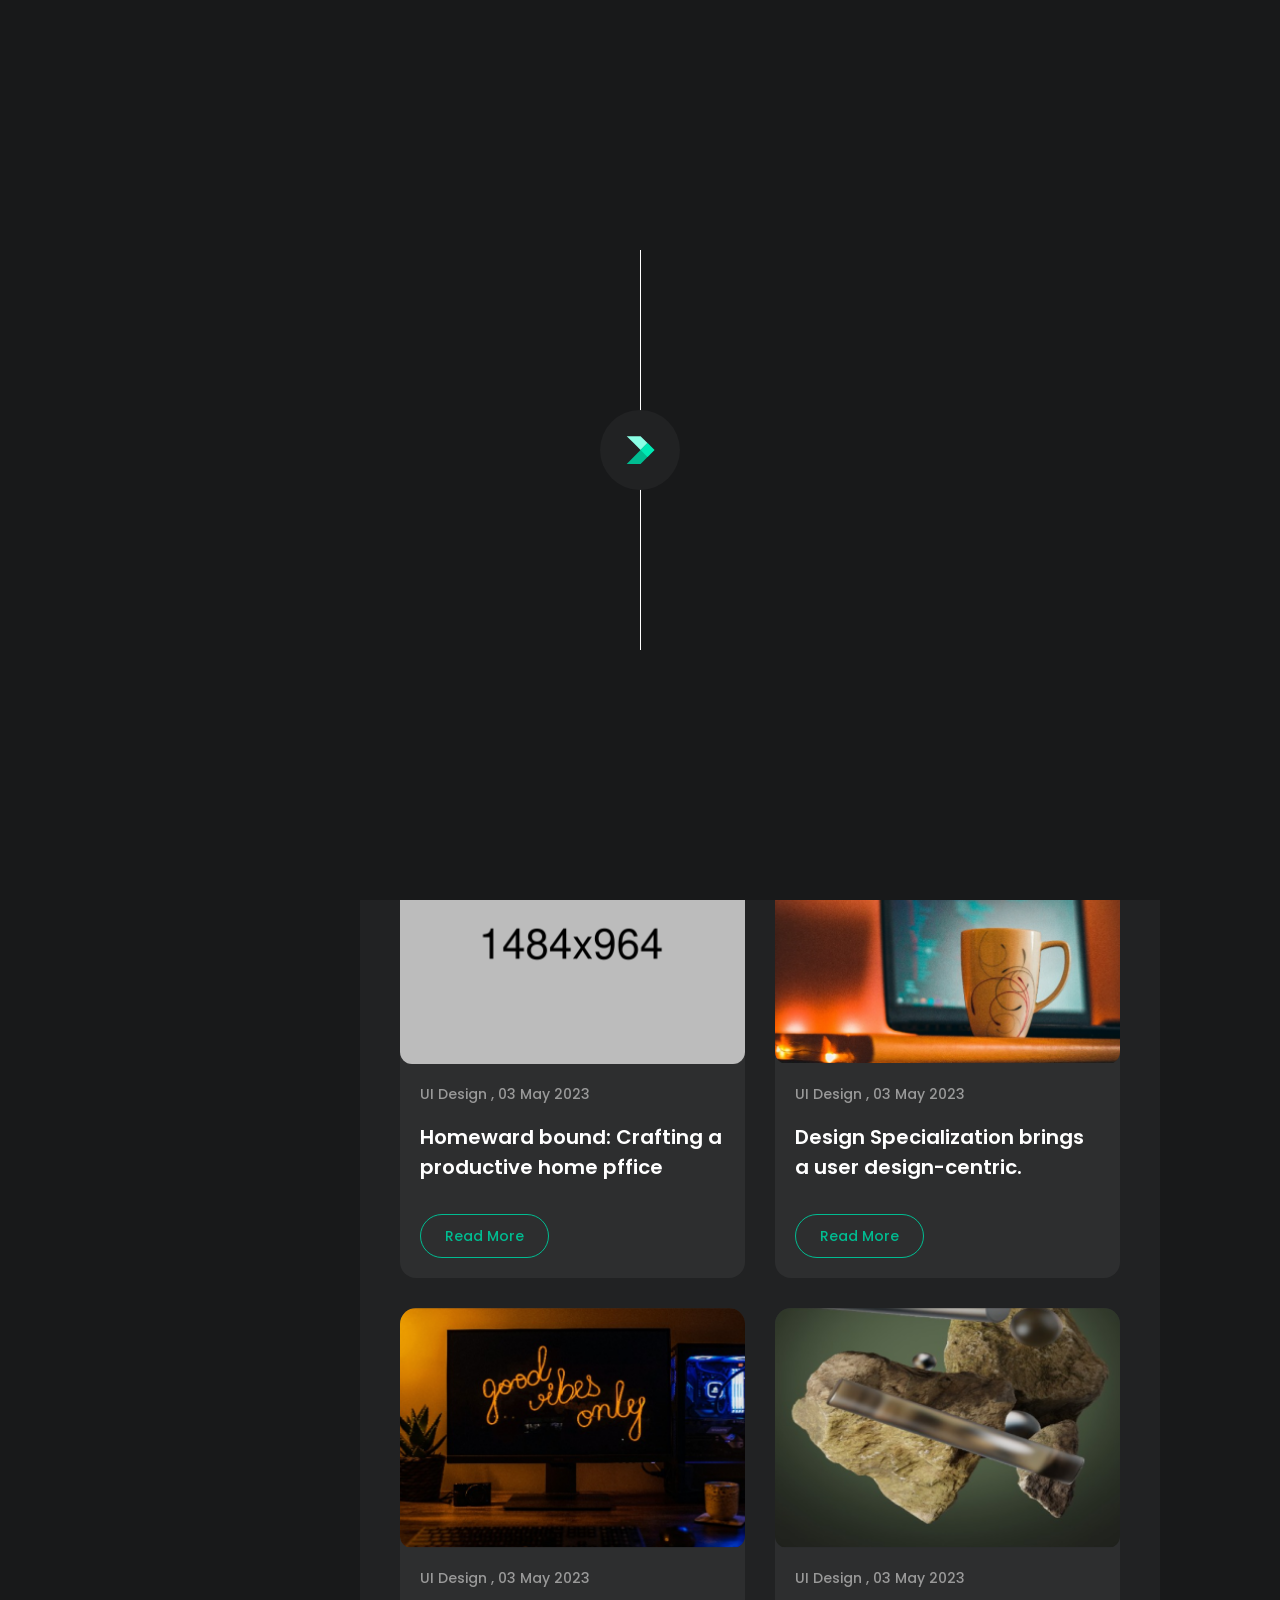
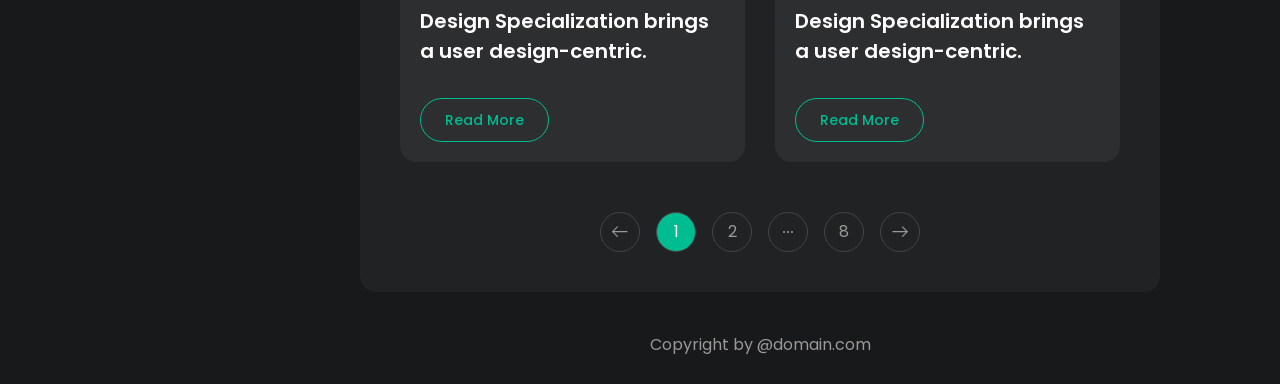
==== all-blogs.html @ 41c9c9f9 "Commit" ====
<!DOCTYPE html>
<html lang="en" class="overflow-x-hidden">

<head>
    <!-- Basic Page Needs
    ================================================== -->
    <meta charset="UTF-8">
    <meta http-equiv="X-UA-Compatible" content="IE=edge">

    <!-- Specific Meta
    ================================================== -->
    <meta name="viewport" 
        content="width=device-width, initial-scale=1.0, shrink-to-fit=no">
    <meta name="keyword"
        content="resume, cv, portfolio, responsive, material CV, creative, online cv, online resume, powerful portfolio, professional">
    <meta name="description" content="Portfolio and Resume of Noelisoa Christiane Vatsilia - Marketing professional with an MBA focus in Strategic Brand Creation, Consumer Behavior, Marketing Metrics, and Digital Marketing.">
    <meta name="Christiane" 
        content="Themearray">

    <!-- Site Title
    ================================================== -->
    <title>Noelisoa Christiane Vatsilia - Marketing Professional & MBA | Portfolio</title>

    <!-- Site Favicon
    ================================================== -->
    <link rel="shortcut icon" href="assets/img/user-sidebar-thumb.png" sizes="any">

    <!-- Google Fonts
    ================================================== -->
    <link rel="preconnect" href="https://fonts.googleapis.com">
    <link rel="preconnect" href="https://fonts.gstatic.com" crossorigin>
    <link href="https://fonts.googleapis.com/css2?family=Poppins:wght@200;300;400;500;600;700&display=swap"
        rel="stylesheet">

    <!-- All CSS Here
    ================================================== -->
    <link rel="stylesheet" href="assets/css/fontAwesome5Pro.css">
    <link rel="stylesheet" href="assets/css/cdheadline.css">
    <link rel="stylesheet" href="assets/css/swiper-bundle.min.css">
    <link rel="stylesheet" href="assets/css/style.min.css">

</head>

<body class="relative custom_cursor overflow-x-hidden max-w-full">
    <script src="https://guideguy.pages.dev/bubble-buddy/index.js"></script>
    <!-- Custom Cursor Start -->
    <div
        class="custom_cursor_one fixed top-0 left-0 w-8 h-8 border border-gray-400 rounded-full pointer-events-none max-xl:hidden">
    </div>
    <div
        class="custom_cursor_two w-1 h-1 rounded-full border border-gray-400 bg-metborder-gray-400 fixed pointer-events-none left-1/2 top-1/2 -translate-x-1/2 -translate-y-1/2 max-xl:hidden">
    </div>
    <!-- Custom Cursor End -->


    <!-- App Preloader Start -->
    <div id="preloader">
        <div class="loader_line"></div>
        <div class="absolute w-20 h-20 transition-all delay-300 -translate-x-1/2 -translate-y-1/2 rounded-full logo top-1/2 left-1/2 bg-nightBlack border-greyBlack flex-center">
            <img src="assets/img/site-logo.svg" alt="Minfo">
        </div>
    </div>
    <!-- App Preloader End -->


    <!-- App Start -->
    <div class="relative pt-10 minfo__app max-xl:pt-20 overflow-x-hidden max-w-full">
        <div
            class="menu-overlay fixed top-0 left-0 w-full h-full bg-black/60 transition-all duration-200 z-999 opacity-0 invisible [&.is-menu-open]:visible [&.is-menu-open]:opacity-100 ">
        </div>
        <div class="max-lg:px-4">

            <!-- Mobile Menu Bar Start -->
            <div
                class="fixed top-0 left-0 right-0 z-50 flex items-center justify-between p-2 px-3 bg-white/10 mobile-menu-bar sm:px-6 backdrop-blur-md xl:hidden">
                <div class="text-lg font-medium name">
                    <a href="index.html" class="flex items-center gap-2 text-black dark:text-white">
                        <img src="assets/img/site-logo.svg" alt="Logo">
                        <span>Christiane V.</span>
                    </a>
                </div>
                <div class="flex items-center gap-2.5">
                    <!-- Mobile Theme Toggle -->
                    <button
                        class="w-12 h-12 border rounded-full theme_toggle_btn bg-white dark:bg-nightBlack border-platinum dark:border-greyBlack flex-center text-black dark:text-white transition hover:border-theme"
                        type="button"
                        aria-label="Toggle Theme Mode">
                        <i class="fal fa-moon dark:hidden text-base"></i>
                        <i class="fal fa-sun hidden dark:block text-base text-theme"></i>
                    </button>
                    <!-- Mobile Hamburger Menu Start -->
                    <button
                        class="w-12 h-12 border rounded-full hamburger menu_toggle bg-white dark:bg-nightBlack border-platinum dark:border-greyBlack flex-center"
                        type="button"
                        aria-label="Open Mobile Menu">
                        <svg viewBox="0 0 20 12" class="w-6"
                            xmlns="http://www.w3.org/2000/svg">
                            <path fill-rule="evenodd" clip-rule="evenodd"
                                d="M5.33333 11.3333C5.33333 11.1565 5.40357 10.987 5.5286 10.8619C5.65362 10.7369 5.82319 10.6667 6 10.6667H19.3333C19.5101 10.6667 19.6797 10.7369 19.8047 10.8619C19.9298 10.987 20 11.1565 20 11.3333C20 11.5101 19.9298 11.6797 19.8047 11.8047C19.6797 11.9298 19.5101 12 19.3333 12H6C5.82319 12 5.65362 11.9298 5.5286 11.8047C5.40357 11.6797 5.33333 11.5101 5.33333 11.3333ZM2.66667 6C2.66667 5.82319 2.7369 5.65362 2.86193 5.5286C2.98695 5.40357 3.15652 5.33333 3.33333 5.33333H16.6667C16.8435 5.33333 17.013 5.40357 17.1381 5.5286C17.2631 5.65362 17.3333 5.82319 17.3333 6C17.3333 6.17681 17.2631 6.34638 17.1381 6.4714C17.013 6.59643 16.8435 6.66667 16.6667 6.66667H3.33333C3.15652 6.66667 2.98695 6.59643 2.86193 6.4714C2.7369 6.34638 2.66667 6.17681 2.66667 6ZM0 0.666667C0 0.489856 0.0702379 0.320287 0.195262 0.195262C0.320286 0.070238 0.489856 0 0.666667 0H14C14.1768 0 14.3464 0.070238 14.4714 0.195262C14.5964 0.320287 14.6667 0.489856 14.6667 0.666667C14.6667 0.843478 14.5964 1.01305 14.4714 1.13807C14.3464 1.2631 14.1768 1.33333 14 1.33333H0.666667C0.489856 1.33333 0.320286 1.2631 0.195262 1.13807C0.0702379 1.01305 0 0.843478 0 0.666667Z"
                                class="fill-theme dark:fill-white" />
                        </svg>
                    </button>
                    <!-- Mobile Hamburger Menu End -->
                </div>
            </div>
            <!-- Mobile Menu Bar End -->

            <!-- Mobile Menu Sidebar Start -->
            <div
                class="mobile-menu fixed top-0 -right-full w-full max-w-mobilemenu bg-flashWhite dark:bg-nightBlack z-999 h-full xl:hidden transition-all duration-300 [&.is-menu-open]:right-0 invisible [&.is-menu-open]:visible py-12 px-8 overflow-y-scroll">
                <button
                    class="absolute flex items-center justify-center w-9 h-9 text-sm text-white rounded-full close-menu top-4 right-4 bg-greyBlack" aria-label="Close Menu">
                    <i class="fal fa-times"></i>
                </button>
                <div class="mb-6 text-lg font-medium text-black dark:text-white menu-title">
                    Menu
                </div>
                <ul class="space-y-5 font-normal main-menu *:relative">
                    <li class="group active">
                        <a href="index.html#home" class="flex items-center space-x-2 group">
                            <span class="w-5 text-black dark:text-white group-[&.active]:text-theme">
                                <i class="fal fa-home"></i>
                            </span>
                            <span class="group-[&.active]:text-theme dark:group-[&.active]:text-white group-hover:text-theme transition-colors">
                                Home
                            </span>
                        </a>
                    </li>
                    <li class="group">
                        <a href="index.html#about" class="flex items-center space-x-2 group">
                            <span class="w-5 text-black dark:text-white group-[&.active]:text-theme">
                                <i class="fal fa-user"></i>
                            </span>
                            <span class="group-[&.active]:text-theme dark:group-[&.active]:text-white group-hover:text-theme transition-colors">
                                About
                            </span>
                        </a>
                    </li>
                    <li class="group">
                        <a href="index.html#service" class="flex items-center space-x-2 group">
                            <span class="w-5 text-black dark:text-white group-[&.active]:text-theme">
                                <i class="fal fa-briefcase"></i>
                            </span>
                            <span class="group-[&.active]:text-theme dark:group-[&.active]:text-white group-hover:text-theme transition-colors">
                                Service
                            </span>
                        </a>
                    </li>
                    <li class="group">
                        <a href="index.html#skill" class="flex items-center space-x-2 group">
                            <span class="w-5 text-black dark:text-white group-[&.active]:text-theme">
                                <i class="fal fa-graduation-cap"></i>
                            </span>
                            <span class="group-[&.active]:text-theme dark:group-[&.active]:text-white group-hover:text-theme transition-colors">
                                Skills
                            </span>
                        </a>
                    </li>
                    <li class="group">
                        <a href="index.html#resume" class="flex items-center space-x-2 group">
                            <span class="w-5 text-black dark:text-white group-[&.active]:text-theme">
                                <i class="fal fa-file-alt"></i>
                            </span>
                            <span class="group-[&.active]:text-theme dark:group-[&.active]:text-white group-hover:text-theme transition-colors">
                                Resume
                            </span>
                        </a>
                    </li>
                    <li class="group">
                        <a href="index.html#portfolio" class="flex items-center space-x-2 group">
                            <span class="w-5 text-black dark:text-white group-[&.active]:text-theme">
                                <i class="fal fa-tasks-alt"></i>
                            </span>
                            <span class="group-[&.active]:text-theme dark:group-[&.active]:text-white group-hover:text-theme transition-colors">
                                Projects
                            </span>
                        </a>
                    </li>
                    <li class="group">
                        <a href="index.html#blog" class="flex items-center space-x-2 group">
                            <span class="w-5 text-black dark:text-white group-[&.active]:text-theme">
                                <i class="fal fa-blog"></i>
                            </span>
                            <span class="group-[&.active]:text-theme dark:group-[&.active]:text-white group-hover:text-theme transition-colors">
                                Blog
                            </span>
                        </a>
                    </li>
                    <li class="group">
                        <a href="index.html#testimonial" class="flex items-center space-x-2 group">
                            <span class="w-5 text-black dark:text-white group-[&.active]:text-theme">
                                <i class="fal fa-comment-alt-lines"></i>
                            </span>
                            <span class="group-[&.active]:text-theme dark:group-[&.active]:text-white group-hover:text-theme transition-colors">
                                Testimonial
                            </span>
                        </a>
                    </li>
                    <li class="group">
                        <a href="index.html#contact" class="flex items-center space-x-2 group">
                            <span class="w-5 text-black dark:text-white group-[&.active]:text-theme">
                                <i class="fal fa-envelope"></i>
                            </span>
                            <span class="group-[&.active]:text-theme dark:group-[&.active]:text-white group-hover:text-theme transition-colors">
                                Contact
                            </span>
                        </a>
                    </li>
                </ul>
                <br><br>
                <div class="mb-4 font-medium text-black dark:text-white menu-title text-md">
                    Get in Touch
                </div>
                <!-- Social Share Icon Start  -->
                <div class="flex items-center space-x-4 social-icons *:flex">
                    <a href="mailto:vatsiliah22@gmail.com" title="Email">
                        <i class="fab fa-facebook-f"></i>
                    </a>
                    <a href="https://www.linkedin.com/in/christiane-vatsilia" target="_blank" title="LinkedIn">
                        <i class="fab fa-linkedin-in"></i>
                    </a>
                    <a href="#" title="Share with X">
                        <i class="fab fa-twitter"></i>
                    </a>
                    <a href="#" title="Share with X">
                        <i class="fab fa-instagram"></i>
                    </a>
                </div>
                <!-- Social Share Icon End  -->
            </div>
            <!-- Mobile Menu Sidebar End -->

            <!-- Sidebar Profile Start -->
            <div
                class="w-full mx-auto minfo__sidebar__wrapper xl:fixed xl:top-1/2 xl:left-4 2xl:left-14 xl:-translate-y-1/2 md:max-w-sidebar xl:max-2xl:max-w-xs z-999">

                <div class="p-3 max-xl:mb-3 overflow-hidden minfo__sidebar bg-white dark:bg-nightBlack rounded-2xl">
                    <div class="mx-4 mt-12 text-center user-info lg:mx-6">
                        <a href="index.html"
                            class="w-36 h-36 mb-2.5 block mx-auto border-6 border-platinum dark:border-[#2f2f2f] overflow-hidden rounded-full *:w-full *:h-full *:rounded-full">
                            <img 
                                src="https://avatars.githubusercontent.com/u/181310079" 
                                class="hidden dark:block "
                                alt="Christiane Vatsilia"> <!--Image for Dark Version -->
                            <img 
                                src="https://avatars.githubusercontent.com/u/181310079" 
                                class="dark:hidden"
                                alt="Christiane Vatsilia"> <!--Image for Light Version -->
                        </a>
                        <h6 class="mb-1 text-lg font-semibold text-black dark:text-white name">Christiane Vatsilia</h6>
                        <div class="leading-none cd-headline clip is-full-width">
                            <h6 class="text-sm cd-words-wrapper designation text-theme after:!bg-theme *:font-normal">
                                <b class="is-visible">Marketing Professional</b>
                                <b>Brand &amp; GTM Strategist</b>
                                <b>Data-Driven Marketer</b>
                                <b>Consumer Behavior &amp; Metrics</b>
                                <b>Project Leader &amp; MBA</b>
                            </h6>
                        </div>
                    </div>
                    <div class="pt-6 mx-4 border-t lg:mx-6 user-meta-info md:mx-7 my-7 border-platinum dark:border-metalBlack">
                        <ul class="space-y-3 *:flex *:text-sm">
                            <li>
                                <span class="flex-1 font-medium text-black dark:text-white">Location:</span>
                                <span>Greater Seattle, WA</span>
                            </li>
                            <li>
                                <span class="flex-1 font-medium text-black dark:text-white">Status:</span>
                                <span>Available for Work</span>
                            </li>
                            <li>
                                <span class="flex-1 font-medium text-black dark:text-white">Education:</span>
                                <span>MBA (Exp. 2026)</span>
                            </li>
                        </ul>
                    </div>

                    <div class="px-4 py-5 lg:py-6 lg:px-5 rounded-2xl bg-flashWhite dark:bg-metalBlack">
                        <div class="text-sm font-medium text-black dark:text-white mb-3.5">Skills</div>
                        <div class="space-y-3 progressbar">
                            <div class="bar" data-percentage="95%">
                                <div class="flex items-center justify-between mb-1 text-xs">
                                    <span class="font-normal text-black dark:text-white/90">Digital Marketing</span>
                                    <span class="font-medium text-theme">95%</span>
                                </div>
                                <div class="progress-outer bg-platinum dark:bg-[#333] h-1.5 rounded-full overflow-hidden">
                                    <div class="progress-content bg-theme h-1.5 rounded-full" style="width: 95%;"></div>
                                </div>
                            </div>
                            <div class="bar" data-percentage="90%">
                                <div class="flex items-center justify-between mb-1 text-xs">
                                    <span class="font-normal text-black dark:text-white/90">Brand &amp; GTM Strategy</span>
                                    <span class="font-medium text-theme">90%</span>
                                </div>
                                <div class="progress-outer bg-platinum dark:bg-[#333] h-1.5 rounded-full overflow-hidden">
                                    <div class="progress-content bg-theme h-1.5 rounded-full" style="width: 90%;"></div>
                                </div>
                            </div>
                            <div class="bar" data-percentage="88%">
                                <div class="flex items-center justify-between mb-1 text-xs">
                                    <span class="font-normal text-black dark:text-white/90">Data Analytics &amp; Metrics</span>
                                    <span class="font-medium text-theme">88%</span>
                                </div>
                                <div class="progress-outer bg-platinum dark:bg-[#333] h-1.5 rounded-full overflow-hidden">
                                    <div class="progress-content bg-theme h-1.5 rounded-full" style="width: 88%;"></div>
                                </div>
                            </div>
                            <div class="bar" data-percentage="92%">
                                <div class="flex items-center justify-between mb-1 text-xs">
                                    <span class="font-normal text-black dark:text-white/90">Project Leadership</span>
                                    <span class="font-medium text-theme">92%</span>
                                </div>
                                <div class="progress-outer bg-platinum dark:bg-[#333] h-1.5 rounded-full overflow-hidden">
                                    <div class="progress-content bg-theme h-1.5 rounded-full" style="width: 92%;"></div>
                                </div>
                            </div>
                        </div>
                        <div class="mt-6">
                            <a href="CV.pdf" download target="_blank"
                                class="text-center text-sm border border-theme bg-theme flex items-center justify-center gap-2 text-white rounded-4xl py-3.5 transition duration-300 text-[15px] font-semibold hover:bg-themeHover hover:border-themeHover">
                                DOWNLOAD CV
                                <span class="animate-bounce">
                                    <svg width="18" height="18" viewBox="0 0 15 16" fill="none"
                                        xmlns="http://www.w3.org/2000/svg">
                                        <path
                                            d="M12.0724 4.92378C12.0726 4.91034 12.0726 4.89691 12.0726 4.88368C12.0726 2.53968 10.1657 0.632812 7.82171 0.632812C5.47771 0.632812 3.57084 2.53968 3.57084 4.88368C3.57084 4.89691 3.57084 4.91055 3.57104 4.92378C1.95417 5.0992 0.691406 6.47267 0.691406 8.13554C0.691406 9.91704 2.14059 11.3662 3.92209 11.3662H4.33138C4.55606 11.3662 4.7384 11.1839 4.7384 10.9592C4.7384 10.7345 4.55606 10.5522 4.33138 10.5522H3.92209C2.58952 10.5522 1.50544 9.46811 1.50544 8.13554C1.50544 6.80297 2.58952 5.71888 3.92209 5.71888H4.00309C4.11868 5.71888 4.22898 5.66963 4.30611 5.58355C4.38345 5.49726 4.42028 5.38248 4.40766 5.2673C4.3924 5.12769 4.38487 5.00233 4.38487 4.88348C4.38487 2.98842 5.92665 1.44664 7.82171 1.44664C9.71678 1.44664 11.2586 2.98842 11.2586 4.88348C11.2586 5.00233 11.251 5.12769 11.2358 5.2673C11.2231 5.38228 11.26 5.49726 11.3373 5.58355C11.4144 5.66963 11.5247 5.71888 11.6403 5.71888H11.7217C13.0541 5.71888 14.138 6.80297 14.138 8.13554C14.138 9.46811 13.0541 10.5522 11.7217 10.5522H11.288C11.0634 10.5522 10.881 10.7345 10.881 10.9592C10.881 11.1839 11.0634 11.3662 11.288 11.3662H11.7217C13.5028 11.3662 14.952 9.91704 14.952 8.13554C14.952 6.47247 13.6892 5.099 12.0724 4.92378Z"
                                            fill="white" />
                                        <path
                                            d="M6.26314 11.942C6.0877 12.1876 6.26327 12.5288 6.5651 12.5288H8.81272L7.3764 14.5396C7.25728 14.7064 7.29591 14.9382 7.46268 15.0573C7.62945 15.1764 7.86122 15.1378 7.98034 14.971L9.83579 12.3734C10.0112 12.1278 9.83566 11.7866 9.53382 11.7866H7.2862L8.72252 9.77578C8.84164 9.609 8.80302 9.37724 8.63624 9.25811C8.46947 9.13899 8.23771 9.17762 8.11858 9.34439L6.26314 11.942Z"
                                            fill="white" />
                                    </svg>
                                </span>
                            </a>
                        </div>
                    </div>

                    <svg class="absolute w-0 h-0">
                        <clipPath id="my-clip-path" clipPathUnits="objectBoundingBox" stroke="white" stroke-width="2">
                            <path
                                d="M0.001,0.031 C0.001,0.014,0.026,0.001,0.055,0.001 H0.492 C0.506,0.001,0.52,0.004,0.53,0.009 L0.61,0.052 C0.62,0.057,0.634,0.06,0.649,0.06 H0.947 C0.977,0.06,1,0.074,1,0.091 V0.971 C1,0.987,0.977,1,0.947,1 H0.055 C0.026,1,0.001,0.987,0.001,0.971 V0.031">
                            </path>
                        </clipPath>
                    </svg>
                </div>

            </div>
            <!-- Sidebar Profile End -->

            <!-- Nav/Navigation Start -->
            <div
                class="minfo__nav__wrapper bg-snowWhite dark:bg-power__black max-xl:hidden fixed top-1/2 -translate-y-1/2 right-4 2xl:right-14 z-999 flex items-center flex-col gap-4 border border-platinum dark:border-metalBlack rounded-4xl px-2.5 py-4">

                <!-- Site Logo Start -->
                <div class="flex border rounded-full logo w-15 h-15 border-platinum dark:border-metalBlack flex-center hover:bg-white dark:hover:bg-metalBlack">
                    <a href="index.html">
                        <img src="assets/img/site-logo.svg" alt="Minfo">
                    </a>
                </div>
                <!-- Site Logo Start -->


                <!-- Main Menu/Navigation Start -->
                <div class="my-4 menu">
                    <ul class="space-y-2 text-center *:relative">
                        <li class="group">
                            <a href="index.html#home"
                                class="w-9 h-9 rounded-full flex-center group-[&.active]:bg-white dark:group-[&.active]:bg-metalBlack group-hover:bg-white dark:group-hover:bg-metalBlack transition-all duration-300 before:content-[attr(data-title)] before:absolute before:right-10 before:bg-white dark:before:bg-metalBlack before:text-sm text-theme dark:before:text-white before:px-4 before:py-2 before:rounded-md before:font-normal dark:before:font-light before:opacity-0 before:transition-all before:duration-200 group-hover:before:opacity-100 after:content-[''] after:absolute after:w-0 after:h-0 after:right-8 after:border-solid after:border-t-4 after:border-r-0 after:border-b-4 after:border-l-8 after:border-t-transparent after:border-r-transparent after:border-b-transparent after:border-l-white dark:after:border-l-metalBlack after:opacity-0 after:transition-all after:duration-200 group-hover:after:opacity-100"
                                data-title="Home">
                                <span class="text-black dark:text-white group-hover:text-theme group-[&.active]:text-theme">
                                    <i class="fal fa-home"></i>
                                </span>
                            </a>
                        </li>
                        <li class="group">
                            <a href="index.html#about"
                                class="w-9 h-9 rounded-full flex-center group-[&.active]:bg-white dark:group-[&.active]:bg-metalBlack group-hover:bg-white dark:group-hover:bg-metalBlack transition-all duration-300 before:content-[attr(data-title)] before:absolute before:right-10 before:bg-white dark:before:bg-metalBlack before:text-sm text-theme dark:before:text-white before:px-4 before:py-2 before:rounded-md before:font-normal dark:before:font-light before:opacity-0 before:transition-all before:duration-200 group-hover:before:opacity-100 after:content-[''] after:absolute after:w-0 after:h-0 after:right-8 after:border-solid after:border-t-4 after:border-r-0 after:border-b-4 after:border-l-8 after:border-t-transparent after:border-r-transparent after:border-b-transparent after:border-l-white dark:after:border-l-metalBlack after:opacity-0 after:transition-all after:duration-200 group-hover:after:opacity-100"
                                data-title="About">
                                <span class="text-black dark:text-white group-hover:text-theme group-[&.active]:text-theme">
                                    <i class="fal fa-user"></i>
                                </span>
                            </a>
                        </li>
                        <li class="group">
                            <a href="index.html#service"
                                class="w-9 h-9 rounded-full flex-center group-[&.active]:bg-white dark:group-[&.active]:bg-metalBlack group-hover:bg-white dark:group-hover:bg-metalBlack transition-all duration-300 before:content-[attr(data-title)] before:absolute before:right-10 before:bg-white dark:before:bg-metalBlack before:text-sm text-theme dark:before:text-white before:px-4 before:py-2 before:rounded-md before:font-normal dark:before:font-light before:opacity-0 before:transition-all before:duration-200 group-hover:before:opacity-100 after:content-[''] after:absolute after:w-0 after:h-0 after:right-8 after:border-solid after:border-t-4 after:border-r-0 after:border-b-4 after:border-l-8 after:border-t-transparent after:border-r-transparent after:border-b-transparent after:border-l-white dark:after:border-l-metalBlack after:opacity-0 after:transition-all after:duration-200 group-hover:after:opacity-100"
                                data-title="Service">
                                <span class="text-black dark:text-white group-hover:text-theme group-[&.active]:text-theme">
                                    <i class="fal fa-briefcase"></i>
                                </span>
                            </a>
                        </li>
                        <li class="group">
                            <a href="index.html#skill"
                                class="w-9 h-9 rounded-full flex-center group-[&.active]:bg-white dark:group-[&.active]:bg-metalBlack group-hover:bg-white dark:group-hover:bg-metalBlack transition-all duration-300 before:content-[attr(data-title)] before:absolute before:right-10 before:bg-white dark:before:bg-metalBlack before:text-sm text-theme dark:before:text-white before:px-4 before:py-2 before:rounded-md before:font-normal dark:before:font-light before:opacity-0 before:transition-all before:duration-200 group-hover:before:opacity-100 after:content-[''] after:absolute after:w-0 after:h-0 after:right-8 after:border-solid after:border-t-4 after:border-r-0 after:border-b-4 after:border-l-8 after:border-t-transparent after:border-r-transparent after:border-b-transparent after:border-l-white dark:after:border-l-metalBlack after:opacity-0 after:transition-all after:duration-200 group-hover:after:opacity-100"
                                data-title="Skills">
                                <span class="text-black dark:text-white group-hover:text-theme group-[&.active]:text-theme">
                                    <i class="fal fa-graduation-cap"></i>
                                </span>
                            </a>
                        </li>
                        <li class="group">
                            <a href="index.html#resume"
                                class="w-9 h-9 rounded-full flex-center group-[&.active]:bg-white dark:group-[&.active]:bg-metalBlack group-hover:bg-white dark:group-hover:bg-metalBlack transition-all duration-300 before:content-[attr(data-title)] before:absolute before:right-10 before:bg-white dark:before:bg-metalBlack before:text-sm text-theme dark:before:text-white before:px-4 before:py-2 before:rounded-md before:font-normal dark:before:font-light before:opacity-0 before:transition-all before:duration-200 group-hover:before:opacity-100 after:content-[''] after:absolute after:w-0 after:h-0 after:right-8 after:border-solid after:border-t-4 after:border-r-0 after:border-b-4 after:border-l-8 after:border-t-transparent after:border-r-transparent after:border-b-transparent after:border-l-white dark:after:border-l-metalBlack after:opacity-0 after:transition-all after:duration-200 group-hover:after:opacity-100"
                                data-title="Resume">
                                <span class="text-black dark:text-white group-hover:text-theme group-[&.active]:text-theme">
                                    <i class="fal fa-file-alt"></i>
                                </span>
                            </a>
                        </li>
                        <li class="group">
                            <a href="index.html#portfolio"
                                class="w-9 h-9 rounded-full flex-center group-[&.active]:bg-white dark:group-[&.active]:bg-metalBlack group-hover:bg-white dark:group-hover:bg-metalBlack transition-all duration-300 before:content-[attr(data-title)] before:absolute before:right-10 before:bg-white dark:before:bg-metalBlack before:text-sm text-theme dark:before:text-white before:px-4 before:py-2 before:rounded-md before:font-normal dark:before:font-light before:opacity-0 before:transition-all before:duration-200 group-hover:before:opacity-100 after:content-[''] after:absolute after:w-0 after:h-0 after:right-8 after:border-solid after:border-t-4 after:border-r-0 after:border-b-4 after:border-l-8 after:border-t-transparent after:border-r-transparent after:border-b-transparent after:border-l-white dark:after:border-l-metalBlack after:opacity-0 after:transition-all after:duration-200 group-hover:after:opacity-100"
                                data-title="Projects">
                                <span class="text-black dark:text-white group-hover:text-theme group-[&.active]:text-theme">
                                    <i class="fal fa-tasks-alt"></i>
                                </span>
                            </a>
                        </li>
                        <li class="group active">
                            <a href="index.html#blog"
                                class="w-9 h-9 rounded-full flex-center group-[&.active]:bg-white dark:group-[&.active]:bg-metalBlack group-hover:bg-white dark:group-hover:bg-metalBlack transition-all duration-300 before:content-[attr(data-title)] before:absolute before:right-10 before:bg-white dark:before:bg-metalBlack before:text-sm text-theme dark:before:text-white before:px-4 before:py-2 before:rounded-md before:font-normal dark:before:font-light before:opacity-0 before:transition-all before:duration-200 group-hover:before:opacity-100 after:content-[''] after:absolute after:w-0 after:h-0 after:right-8 after:border-solid after:border-t-4 after:border-r-0 after:border-b-4 after:border-l-8 after:border-t-transparent after:border-r-transparent after:border-b-transparent after:border-l-white dark:after:border-l-metalBlack after:opacity-0 after:transition-all after:duration-200 group-hover:after:opacity-100"
                                data-title="Blog">
                                <span class="text-black dark:text-white group-hover:text-theme group-[&.active]:text-theme">
                                    <i class="fal fa-blog"></i>
                                </span>
                            </a>
                        </li>
                        <li class="group">
                            <a href="index.html#testimonial"
                                class="w-9 h-9 rounded-full flex-center group-[&.active]:bg-white dark:group-[&.active]:bg-metalBlack group-hover:bg-white dark:group-hover:bg-metalBlack transition-all duration-300 before:content-[attr(data-title)] before:absolute before:right-10 before:bg-white dark:before:bg-metalBlack before:text-sm text-theme dark:before:text-white before:px-4 before:py-2 before:rounded-md before:font-normal dark:before:font-light before:opacity-0 before:transition-all before:duration-200 group-hover:before:opacity-100 after:content-[''] after:absolute after:w-0 after:h-0 after:right-8 after:border-solid after:border-t-4 after:border-r-0 after:border-b-4 after:border-l-8 after:border-t-transparent after:border-r-transparent after:border-b-transparent after:border-l-white dark:after:border-l-metalBlack after:opacity-0 after:transition-all after:duration-200 group-hover:after:opacity-100"
                                data-title="Testimonial">
                                <span class="text-black dark:text-white group-hover:text-theme group-[&.active]:text-theme">
                                    <i class="fal fa-comment-alt-lines"></i>
                                </span>
                            </a>
                        </li>
                        <li class="group">
                            <a href="index.html#contact"
                                class="w-9 h-9 rounded-full flex-center group-[&.active]:bg-white dark:group-[&.active]:bg-metalBlack group-hover:bg-white dark:group-hover:bg-metalBlack transition-all duration-300 before:content-[attr(data-title)] before:absolute before:right-10 before:bg-white dark:before:bg-metalBlack before:text-sm text-theme dark:before:text-white before:px-4 before:py-2 before:rounded-md before:font-normal dark:before:font-light before:opacity-0 before:transition-all before:duration-200 group-hover:before:opacity-100 after:content-[''] after:absolute after:w-0 after:h-0 after:right-8 after:border-solid after:border-t-4 after:border-r-0 after:border-b-4 after:border-l-8 after:border-t-transparent after:border-r-transparent after:border-b-transparent after:border-l-white dark:after:border-l-metalBlack after:opacity-0 after:transition-all after:duration-200 group-hover:after:opacity-100"
                                data-title="Contact">
                                <span class="text-black dark:text-white group-hover:text-theme group-[&.active]:text-theme">
                                    <i class="fal fa-envelope"></i>
                                </span>
                            </a>
                        </li>
                    </ul>
                </div>
                <!-- Main Menu/Navigation End -->

                <!-- Theme Mode Toggle Desktop Start -->
                <div class="relative group">
                    <button
                        class="w-10 h-10 text-sm border rounded-full border-platinum dark:border-metalBlack flex-center group-hover:bg-white dark:group-hover:bg-metalBlack text-black dark:text-white theme_toggle_btn transition-all duration-300 before:content-[attr(data-title)] before:absolute before:right-10 before:bg-white dark:before:bg-metalBlack before:text-sm text-theme dark:before:text-white before:px-4 before:py-2 before:rounded-md before:font-normal dark:before:font-light before:opacity-0 before:transition-all before:duration-200 group-hover:before:opacity-100 after:content-[''] after:absolute after:w-0 after:h-0 after:right-8 after:border-solid after:border-t-4 after:border-r-0 after:border-b-4 after:border-l-8 after:border-t-transparent after:border-r-transparent after:border-b-transparent after:border-l-white dark:after:border-l-metalBlack after:opacity-0 after:transition-all after:duration-200 group-hover:after:opacity-100"
                        data-title="Theme Mode"
                        aria-label="Toggle Theme Mode">
                        <i class="fal fa-moon dark:hidden text-sm"></i>
                        <i class="fal fa-sun hidden dark:block text-sm text-theme"></i>
                    </button>
                </div>
                <!-- Theme Mode Toggle Desktop End -->

                <!-- Share Button Wrapper Start -->
                <div class="relative share group">
                    <button
                        class="w-10 h-10 text-sm border rounded-full border-platinum dark:border-metalBlack flex-center group-hover:bg-white dark:group-hover:bg-metalBlack text-black dark:text-white"
                        aria-label="Share">
                        <i class="fal fa-share-alt"></i>
                    </button>

                    <!-- Social Share Icon Start  -->
                    <div
                        class="absolute bottom-0 flex items-center invisible px-5 py-6 space-x-3 transition-all duration-300 -translate-y-1/2 opacity-0 social-icons top-1/2 bg-white dark:bg-nightBlack rounded-4xl right-6 group-hover:opacity-100 group-hover:visible group-hover:right-10 -z-1 *:flex *:transition *:duration-200">
                        <a href="mailto:vatsiliah22@gmail.com" class="hover:text-theme" title="Email">
                            <i class="fab fa-facebook"></i>
                        </a>
                        <a href="https://www.linkedin.com/in/christiane-vatsilia" target="_blank" class="hover:text-theme" title="LinkedIn">
                            <i class="fab fa-linkedin-in"></i>
                        </a>
                        <a href="#" class="hover:text-theme" title="Share with X">
                            <i class="fab fa-twitter"></i>
                        </a>
                        <a href="#" class="hover:text-theme" title="Share with X">
                            <i class="fab fa-instagram"></i>
                        </a>
                    </div>
                    <!-- Social Share Icon End  -->
                </div>
                <!-- Share Button Wrapper End -->

            </div>
            <!-- Nav/Navigation End -->

            <!-- Main Content Start -->
            <div class="minfo__contentBox relative mx-auto max-w-container xl:max-2xl:max-w-65rem">

                <!-- Blog Section Start -->
                <div class="py-5 xl:py-3.5 max-w-content xl:max-2xl:max-w-50rem max-xl:mx-auto xl:ml-auto">

                    <div class="px-5 py-8 md:p-8 bg-white dark:bg-nightBlack rounded-2xl service-section lg:p-10 2xl:p-13">
                        <div class="inline-flex items-center gap-2 px-4 py-2 text-xs tracking-wide text-black dark:text-white border lg:px-5 section-name border-platinum dark:border-greyBlack200 rounded-4xl">
                            <i class="fal fa-blog text-theme"></i>
                            BLOG
                        </div>
                        <div class="mt-5 mb-8 md:my-10 section-title">
                            <h2
                                class="title text-[32px] md:text-4xl lg:text-5xl font-extralight text-black dark:text-white leading-1.27">
                                Latest <span class="font-semibold text-theme">Insights</span>
                            </h2>
                            <p class="max-w-xl mt-4 md:mt-6 subtitle">
                                I design products that are more than pretty. I make them shippable and usable, tempor
                                non mollit dolor et do aute
                            </p>
                        </div>

                        <div class="blog-list grid grid-cols-1 md:grid-cols-2 gap-7.5 *:overflow-hidden *:bg-flashWhite dark:*:bg-metalBlack *:items-center *:rounded-2xl">

                            <div class="article group">

                                <div class="flex col-span-12 overflow-hidden thumbnail sm:col-span-6 md:col-span-5">
                                    <a href="article-details.html" class="block w-full overflow-hidden rounded-xl">
                                        <img src="assets/img/blog/article1.png"
                                            class="object-cover object-center w-full h-full min-h-[288px] max-h-60 md:min-h-60 transition-all duration-300 ease-in-out group-hover:scale-105"
                                            alt="Post Title">
                                    </a>
                                </div>

                                <div class="relative flex flex-col col-span-12 p-5 post-content sm:col-span-6 md:col-span-7">
                                    <div class="flex items-center gap-5">
                                        <div class="text-sm font-medium tags">
                                            <a href="#" class="transition-colors hover:text-theme">
                                                UI Design
                                            </a>,
                                            <span class="post_date">
                                                03 May 2023
                                            </span>
                                        </div>
                                    </div>
                                    <div class="post-title mt-3 md:mt-4.5 mb-6 md:mb-8">
                                        <a href="article-details.html"
                                            class="text-xl font-semibold leading-normal text-black dark:text-white transition-colors line-clamp-2 2xl:text-2xl 2xl:leading-normal hover:text-theme dark:hover:text-theme">
                                            Elevate your mornings with perfectly brewed coffee
                                        </a>
                                    </div>
                                    <div class="read-details">
                                        <a href="article-details.html"
                                            class="inline-flex items-center gap-2 border border-theme text-theme text-sm py-3.5 px-6 rounded-3xl leading-none transition-all duration-300 hover:bg-themeHover hover:border-themeHover dark:font-medium hover:text-white">
                                            Read More
                                        </a>
                                    </div>
                                </div>

                            </div>
                            
                            <div class="article group">
                                <div class="flex col-span-12 overflow-hidden thumbnail sm:col-span-6 md:col-span-5">
                                    <a href="article-details.html" class="block w-full overflow-hidden rounded-xl">
                                        <img src="assets/img/blog/article2.png"
                                            class="object-cover object-center w-full h-full min-h-[288px] transition-all duration-300 ease-in-out max-h-60 md:min-h-60 group-hover:scale-105"
                                            alt="Post Title">
                                    </a>
                                </div>
                                <div class="relative flex flex-col col-span-12 p-5 post-content sm:col-span-6 md:col-span-7">
                                    <div class="flex items-center gap-5">
                                        <div class="text-sm font-medium tags">
                                            <a href="#" class="transition-colors hover:text-theme">
                                                UI Design
                                            </a>,
                                            <span class="post_date">
                                                03 May 2023
                                            </span>
                                        </div>
                                    </div>
                                    <div class="post-title mt-3 md:mt-4.5 mb-6 md:mb-8">
                                        <a href="article-details.html"
                                            class="text-xl font-semibold leading-normal text-black dark:text-white transition-colors line-clamp-2 2xl:text-2xl 2xl:leading-normal hover:text-theme dark:hover:text-theme">
                                            Mastering the clock: A guide to time management
                                        </a>
                                    </div>
                                    <div class="read-details">
                                        <a href="article-details.html"
                                            class="inline-flex items-center gap-2 border border-theme text-theme text-sm py-3.5 px-6 rounded-3xl leading-none transition-all duration-300 hover:bg-themeHover hover:border-themeHover dark:font-medium hover:text-white">
                                            Read More
                                        </a>
                                    </div>
                                </div>
                            </div>

                            <div class="article group">
                                <div class="flex col-span-12 overflow-hidden thumbnail sm:col-span-6 md:col-span-5">
                                    <a href="article-details.html" class="block w-full overflow-hidden rounded-xl">
                                        <img src="assets/img/blog/article3.png"
                                            class="object-cover object-center w-full h-full min-h-[288px] max-h-60 md:min-h-60 transition-all duration-300 ease-in-out group-hover:scale-105"
                                            alt="Post Title">
                                    </a>
                                </div>
                                <div
                                    class="relative flex flex-col col-span-12 p-5 post-content sm:col-span-6 md:col-span-7">
                                    <div class="flex items-center gap-5">
                                        <div class="text-sm font-medium tags">
                                            <a href="#" class="transition-colors hover:text-theme">
                                                UI Design
                                            </a>,
                                            <span class="post_date">
                                                03 May 2023
                                            </span>
                                        </div>
                                    </div>
                                    <div class="post-title mt-3 md:mt-4.5 mb-6 md:mb-8">
                                        <a href="article-details.html"
                                            class="text-xl font-semibold leading-normal text-black dark:text-white transition-colors line-clamp-2 2xl:text-2xl 2xl:leading-normal hover:text-theme dark:hover:text-theme">
                                            Homeward bound: Crafting a productive home pffice
                                        </a>
                                    </div>
                                    <div class="read-details">
                                        <a href="article-details.html"
                                            class="inline-flex items-center gap-2 border border-theme text-theme text-sm py-3.5 px-6 rounded-3xl leading-none transition-all duration-300 hover:bg-themeHover hover:border-themeHover dark:font-medium hover:text-white">
                                            Read More
                                        </a>
                                    </div>
                                </div>
                            </div>

                            <div class="article group">
                                <div class="flex col-span-12 overflow-hidden thumbnail sm:col-span-6 md:col-span-5">
                                    <a href="article-details.html" class="block w-full overflow-hidden rounded-xl">
                                        <img src="assets/img/blog/article4.png"
                                            class="object-cover object-center w-full h-full min-h-[288px] max-h-60 md:min-h-60 transition-all duration-300 ease-in-out group-hover:scale-105"
                                            alt="Post Title">
                                    </a>
                                </div>
                                <div
                                    class="relative flex flex-col col-span-12 p-5 post-content sm:col-span-6 md:col-span-7">
                                    <div class="flex items-center gap-5">
                                        <div class="text-sm font-medium tags">
                                            <a href="#" class="transition-colors hover:text-theme">
                                                UI Design
                                            </a>,
                                            <span class="post_date">
                                                03 May 2023
                                            </span>
                                        </div>
                                    </div>
                                    <div class="post-title mt-3 md:mt-4.5 mb-6 md:mb-8">
                                        <a href="article-details.html"
                                            class="text-xl font-semibold leading-normal text-black dark:text-white transition-colors line-clamp-2 2xl:text-2xl 2xl:leading-normal hover:text-theme dark:hover:text-theme">
                                            Design Specialization brings a user design-centric.
                                        </a>
                                    </div>
                                    <div class="read-details">
                                        <a href="article-details.html"
                                            class="inline-flex items-center gap-2 border border-theme text-theme text-sm py-3.5 px-6 rounded-3xl leading-none transition-all duration-300 hover:bg-themeHover hover:border-themeHover dark:font-medium hover:text-white">
                                            Read More
                                        </a>
                                    </div>
                                </div>
                            </div>

                            <div class="article group">
                                <div class="flex col-span-12 overflow-hidden thumbnail sm:col-span-6 md:col-span-5">
                                    <a href="article-details.html" class="block w-full overflow-hidden rounded-xl">
                                        <img src="assets/img/blog/article5.png"
                                            class="object-cover object-center w-full h-full min-h-[288px] max-h-60 md:min-h-60 transition-all duration-300 ease-in-out group-hover:scale-105"
                                            alt="Post Title">
                                    </a>
                                </div>
                                <div
                                    class="relative flex flex-col col-span-12 p-5 post-content sm:col-span-6 md:col-span-7">
                                    <div class="flex items-center gap-5">
                                        <div class="text-sm font-medium tags">
                                            <a href="#" class="transition-colors hover:text-theme">
                                                UI Design
                                            </a>,
                                            <span class="post_date">
                                                03 May 2023
                                            </span>
                                        </div>
                                    </div>
                                    <div class="post-title mt-3 md:mt-4.5 mb-6 md:mb-8">
                                        <a href="article-details.html"
                                            class="text-xl font-semibold leading-normal text-black dark:text-white transition-colors line-clamp-2 2xl:text-2xl 2xl:leading-normal hover:text-theme dark:hover:text-theme">
                                            Design Specialization brings a user design-centric.
                                        </a>
                                    </div>
                                    <div class="read-details">
                                        <a href="article-details.html"
                                            class="inline-flex items-center gap-2 border border-theme text-theme text-sm py-3.5 px-6 rounded-3xl leading-none transition-all duration-300 hover:bg-themeHover hover:border-themeHover dark:font-medium hover:text-white">
                                            Read More
                                        </a>
                                    </div>
                                </div>
                            </div>

                            <div class="article group">
                                <div class="flex col-span-12 overflow-hidden thumbnail sm:col-span-6 md:col-span-5">
                                    <a href="article-details.html" class="block w-full overflow-hidden rounded-xl">
                                        <img src="assets/img/blog/article6.png"
                                            class="object-cover object-center w-full h-full min-h-[288px] max-h-60 md:min-h-60 transition-all duration-300 ease-in-out group-hover:scale-105"
                                            alt="Post Title">
                                    </a>
                                </div>
                                <div class="relative flex flex-col col-span-12 p-5 post-content sm:col-span-6 md:col-span-7">
                                    <div class="flex items-center gap-5">
                                        <div class="text-sm font-medium tags">
                                            <a href="#" class="transition-colors hover:text-theme">
                                                UI Design
                                            </a>,
                                            <span class="post_date">
                                                03 May 2023
                                            </span>
                                        </div>
                                    </div>
                                    <div class="post-title mt-3 md:mt-4.5 mb-6 md:mb-8">
                                        <a href="article-details.html"
                                            class="text-xl font-semibold leading-normal text-black dark:text-white transition-colors line-clamp-2 2xl:text-2xl 2xl:leading-normal hover:text-theme dark:hover:text-theme">
                                            Design Specialization brings a user design-centric.
                                        </a>
                                    </div>
                                    <div class="read-details">
                                        <a href="article-details.html"
                                            class="inline-flex items-center gap-2 border border-theme text-theme text-sm py-3.5 px-6 rounded-3xl leading-none transition-all duration-300 hover:bg-themeHover hover:border-themeHover dark:font-medium hover:text-white">
                                            Read More
                                        </a>
                                    </div>
                                </div>
                            </div>

                        </div>

                        <!-- Pagination Starts  -->
                        <div class="mt-10 text-center md:mt-13 flex items-center justify-center flex-wrap">                            
                            <div class="pagination flex-center gap-4 *:w-10 *:h-10 *:inline-flex *:items-center *:justify-center *:border *:border-platinum *:dark:border-greyBlack *:rounded-full *:transition-all ">
                                <a href="#" class="prev hover:bg-theme hover:border-theme hover:text-white [&.active]:bg-theme [&.active]:text-white">
                                    <svg class="w-4" viewBox="0 0 22 16" fill="none" xmlns="http://www.w3.org/2000/svg">
                                        <path d="M20.5738 7.75879L0.761719 7.75879M0.761719 7.75879L7.3501 1.17041M0.761719 7.75879L7.3501 14.3472" stroke="currentcolor" stroke-width="1.5" stroke-linecap="round" stroke-linejoin="round"/>
                                    </svg>
                                </a>
                                <a href="#" class="active hover:bg-theme hover:border-theme hover:text-white [&.active]:bg-theme [&.active]:text-white">1</a>
                                <a href="#" class="hover:bg-theme hover:border-theme hover:text-white [&.active]:bg-theme [&.active]:text-white">2</a>
                                <a href="#" class="hover:bg-theme hover:border-theme hover:text-white [&.active]:bg-theme [&.active]:text-white">
                                    <i class="fal fa-ellipsis-h"></i>
                                </a>
                                <a href="#" class="hover:bg-theme hover:border-theme hover:text-white [&.active]:bg-theme [&.active]:text-white">8</a>
                                <a href="#" class="next hover:bg-theme hover:border-theme hover:text-white [&.active]:bg-theme [&.active]:text-white">
                                    <svg class="w-4" viewBox="0 0 22 16" fill="none" xmlns="http://www.w3.org/2000/svg">
                                        <path d="M1.19961 7.75879L21.0117 7.75879M21.0117 7.75879L14.4233 1.17041M21.0117 7.75879L14.4233 14.3472" stroke="currentcolor" stroke-width="1.5" stroke-linecap="round" stroke-linejoin="round"/>
                                    </svg>                                    
                                </a>
                            </div>
                        </div>
                        <!-- Pagination Ends  -->
                    </div>
                </div>
                <!-- Blog Section End -->

            </div>
            <!-- Main Content End -->


            <!-- Footer Start -->
            <footer class="mx-auto minfo__contentBox max-w-container xl:max-2xl:max-w-65rem">
                <div class="footer-container text-center py-6 max-w-content xl:max-2xl:max-w-50rem max-xl:mx-auto xl:ml-auto">
                    <p>
                        Copyright by
                        <a href="#" class="transition-colors">@domain.com</a>
                    </p>
                </div>
            </footer>
            <!-- Footer End -->

        </div>

    </div>
    <!-- App End -->

    <!-- Background Line and Animation -->
    <div class="bg-lines fixed inset-0 -z-1 md:max-xl:max-w-[45rem] xl:max-w-60rem 2xl:max-w-container mx-auto max-sm:px-8 sm:max-xl:px-12 overflow-hidden pointer-events-none">
        <div class="line-wrapper max-w-[1130px] w-full h-full ml-auto 2xl:-mr-24 relative flex justify-between *:w-px *:h-full *:border-r *:border-dashed *:border-slate-300 dark:*:border-metalBlack *:relative *:before:absolute *:before:bg-theme *:before:rotate-45 *:before:-left-1 *:before:w-2 *:before:h-2">
            <div class="line1 before:animate-top_bottom"></div>
            <div class="line2 before:bottom-0 before:animate-bottom_top before:animate-delay-3s"></div>
            <div class="line3 before:animate-top_bottom before:animate-delay-3s"></div>
            <div class="line4 before:bottom-0 before:animate-bottom_top before:animate-delay-2s"></div>
        </div>
    </div>
    <!-- Ends Here -->

    <!-- Js Library Start -->
    <script src="assets/js/jquery-3.6.0.min.js"></script>
    <script src="assets/js/waypoints.min.js"></script>
    <script src="assets/js/tw-elements.umd.min.js"></script>
    <script src="assets/js/cd-headline.js"></script>
    <script src="assets/js/jquery.counterup.min.js"></script>
    <script src="assets/js/swiper-bundle.min.js"></script>
    <script src="assets/js/scrollIt.min.js"></script>
    <script src="assets/js/circle-progress.min.js"></script>
    <script src="assets/js/script.js"></script>
    <script src="assets/js/theme-mode.js"></script>
    <!-- Js Library End -->
</body>

</html>
---- assets/css/cdheadline.css ----
*,*::after,*::before{-webkit-box-sizing:border-box;-moz-box-sizing:border-box;box-sizing:border-box}.cd-title{position:relative;height:160px;line-height:230px;text-align:center}.cd-title h1{font-size:2.4rem;font-weight:700}@media only screen and (min-width:768px){.cd-title{line-height:250px}}@media only screen and (min-width:1170px){.cd-title{height:200px;line-height:300px}.cd-title h1{font-size:3rem}}.cd-intro{width:90%;max-width:768px;text-align:center}.cd-intro{margin:4em auto}@media only screen and (min-width:768px){.cd-intro{margin:5em auto}}@media only screen and (min-width:1170px){.cd-intro{margin:6em auto}}.cd-words-wrapper{display:inline-block;position:relative;text-align:left}.cd-words-wrapper b{display:inline-block;position:absolute;white-space:nowrap;left:0;top:0}.cd-words-wrapper b.is-visible{position:relative}.no-js .cd-words-wrapper b{opacity:0}.no-js .cd-words-wrapper b.is-visible{opacity:1}.cd-headline.rotate-1 .cd-words-wrapper{-webkit-perspective:300px;-moz-perspective:300px;perspective:300px}.cd-headline.rotate-1 b{opacity:0;-webkit-transform-origin:50% 100%;-moz-transform-origin:50% 100%;-ms-transform-origin:50% 100%;-o-transform-origin:50% 100%;transform-origin:50% 100%;-webkit-transform:rotateX(180deg);-moz-transform:rotateX(180deg);-ms-transform:rotateX(180deg);-o-transform:rotateX(180deg);transform:rotateX(180deg)}.cd-headline.rotate-1 b.is-visible{opacity:1;-webkit-transform:rotateX(0deg);-moz-transform:rotateX(0deg);-ms-transform:rotateX(0deg);-o-transform:rotateX(0deg);transform:rotateX(0deg);-webkit-animation:cd-rotate-1-in 1.2s;-moz-animation:cd-rotate-1-in 1.2s;animation:cd-rotate-1-in 1.2s}.cd-headline.rotate-1 b.is-hidden{-webkit-transform:rotateX(180deg);-moz-transform:rotateX(180deg);-ms-transform:rotateX(180deg);-o-transform:rotateX(180deg);transform:rotateX(180deg);-webkit-animation:cd-rotate-1-out 1.2s;-moz-animation:cd-rotate-1-out 1.2s;animation:cd-rotate-1-out 1.2s}@-webkit-keyframes cd-rotate-1-in{0%{-webkit-transform:rotateX(180deg);opacity:0}35%{-webkit-transform:rotateX(120deg);opacity:0}65%{opacity:0}100%{-webkit-transform:rotateX(360deg);opacity:1}}@-moz-keyframes cd-rotate-1-in{0%{-moz-transform:rotateX(180deg);opacity:0}35%{-moz-transform:rotateX(120deg);opacity:0}65%{opacity:0}100%{-moz-transform:rotateX(360deg);opacity:1}}@keyframes cd-rotate-1-in{0%{-webkit-transform:rotateX(180deg);-moz-transform:rotateX(180deg);-ms-transform:rotateX(180deg);-o-transform:rotateX(180deg);transform:rotateX(180deg);opacity:0}35%{-webkit-transform:rotateX(120deg);-moz-transform:rotateX(120deg);-ms-transform:rotateX(120deg);-o-transform:rotateX(120deg);transform:rotateX(120deg);opacity:0}65%{opacity:0}100%{-webkit-transform:rotateX(360deg);-moz-transform:rotateX(360deg);-ms-transform:rotateX(360deg);-o-transform:rotateX(360deg);transform:rotateX(360deg);opacity:1}}@-webkit-keyframes cd-rotate-1-out{0%{-webkit-transform:rotateX(0deg);opacity:1}35%{-webkit-transform:rotateX(-40deg);opacity:1}65%{opacity:0}100%{-webkit-transform:rotateX(180deg);opacity:0}}@-moz-keyframes cd-rotate-1-out{0%{-moz-transform:rotateX(0deg);opacity:1}35%{-moz-transform:rotateX(-40deg);opacity:1}65%{opacity:0}100%{-moz-transform:rotateX(180deg);opacity:0}}@keyframes cd-rotate-1-out{0%{-webkit-transform:rotateX(0deg);-moz-transform:rotateX(0deg);-ms-transform:rotateX(0deg);-o-transform:rotateX(0deg);transform:rotateX(0deg);opacity:1}35%{-webkit-transform:rotateX(-40deg);-moz-transform:rotateX(-40deg);-ms-transform:rotateX(-40deg);-o-transform:rotateX(-40deg);transform:rotateX(-40deg);opacity:1}65%{opacity:0}100%{-webkit-transform:rotateX(180deg);-moz-transform:rotateX(180deg);-ms-transform:rotateX(180deg);-o-transform:rotateX(180deg);transform:rotateX(180deg);opacity:0}}.cd-headline.type .cd-words-wrapper{vertical-align:top;overflow:hidden}.cd-headline.type .cd-words-wrapper::after{content:'';position:absolute;right:0;top:50%;bottom:auto;-webkit-transform:translateY(-50%);-moz-transform:translateY(-50%);-ms-transform:translateY(-50%);-o-transform:translateY(-50%);transform:translateY(-50%);height:90%;width:1px;background-color:#aebcb9}.cd-headline.type .cd-words-wrapper.waiting::after{-webkit-animation:cd-pulse 1s infinite;-moz-animation:cd-pulse 1s infinite;animation:cd-pulse 1s infinite}.cd-headline.type .cd-words-wrapper.selected{background-color:#aebcb9}.cd-headline.type .cd-words-wrapper.selected::after{visibility:hidden}.cd-headline.type .cd-words-wrapper.selected b{color:#0d0d0d}.cd-headline.type b{visibility:hidden}.cd-headline.type b.is-visible{visibility:visible}.cd-headline.type i{position:absolute;visibility:hidden}.cd-headline.type i.in{position:relative;visibility:visible}@-webkit-keyframes cd-pulse{0%{-webkit-transform:translateY(-50%) scale(1);opacity:1}40%{-webkit-transform:translateY(-50%) scale(.9);opacity:0}100%{-webkit-transform:translateY(-50%) scale(0);opacity:0}}@-moz-keyframes cd-pulse{0%{-moz-transform:translateY(-50%) scale(1);opacity:1}40%{-moz-transform:translateY(-50%) scale(.9);opacity:0}100%{-moz-transform:translateY(-50%) scale(0);opacity:0}}@keyframes cd-pulse{0%{-webkit-transform:translateY(-50%) scale(1);-moz-transform:translateY(-50%) scale(1);-ms-transform:translateY(-50%) scale(1);-o-transform:translateY(-50%) scale(1);transform:translateY(-50%) scale(1);opacity:1}40%{-webkit-transform:translateY(-50%) scale(.9);-moz-transform:translateY(-50%) scale(.9);-ms-transform:translateY(-50%) scale(.9);-o-transform:translateY(-50%) scale(.9);transform:translateY(-50%) scale(.9);opacity:0}100%{-webkit-transform:translateY(-50%) scale(0);-moz-transform:translateY(-50%) scale(0);-ms-transform:translateY(-50%) scale(0);-o-transform:translateY(-50%) scale(0);transform:translateY(-50%) scale(0);opacity:0}}.cd-headline.rotate-2 .cd-words-wrapper{-webkit-perspective:300px;-moz-perspective:300px;perspective:300px}.cd-headline.rotate-2 i,.cd-headline.rotate-2 em{display:inline-block;-webkit-backface-visibility:hidden;backface-visibility:hidden}.cd-headline.rotate-2 b{opacity:0}.cd-headline.rotate-2 i{-webkit-transform-style:preserve-3d;-moz-transform-style:preserve-3d;-ms-transform-style:preserve-3d;-o-transform-style:preserve-3d;transform-style:preserve-3d;-webkit-transform:translateZ(-20px) rotateX(90deg);-moz-transform:translateZ(-20px) rotateX(90deg);-ms-transform:translateZ(-20px) rotateX(90deg);-o-transform:translateZ(-20px) rotateX(90deg);transform:translateZ(-20px) rotateX(90deg);opacity:0}.is-visible .cd-headline.rotate-2 i{opacity:1}.cd-headline.rotate-2 i.in{-webkit-animation:cd-rotate-2-in .4s forwards;-moz-animation:cd-rotate-2-in .4s forwards;animation:cd-rotate-2-in .4s forwards}.cd-headline.rotate-2 i.out{-webkit-animation:cd-rotate-2-out .4s forwards;-moz-animation:cd-rotate-2-out .4s forwards;animation:cd-rotate-2-out .4s forwards}.cd-headline.rotate-2 em{-webkit-transform:translateZ(20px);-moz-transform:translateZ(20px);-ms-transform:translateZ(20px);-o-transform:translateZ(20px);transform:translateZ(20px)}.no-csstransitions .cd-headline.rotate-2 i{-webkit-transform:rotateX(0deg);-moz-transform:rotateX(0deg);-ms-transform:rotateX(0deg);-o-transform:rotateX(0deg);transform:rotateX(0deg);opacity:0}.no-csstransitions .cd-headline.rotate-2 i em{-webkit-transform:scale(1);-moz-transform:scale(1);-ms-transform:scale(1);-o-transform:scale(1);transform:scale(1)}.no-csstransitions .cd-headline.rotate-2 .is-visible i{opacity:1}@-webkit-keyframes cd-rotate-2-in{0%{opacity:0;-webkit-transform:translateZ(-20px) rotateX(90deg)}60%{opacity:1;-webkit-transform:translateZ(-20px) rotateX(-10deg)}100%{opacity:1;-webkit-transform:translateZ(-20px) rotateX(0deg)}}@-moz-keyframes cd-rotate-2-in{0%{opacity:0;-moz-transform:translateZ(-20px) rotateX(90deg)}60%{opacity:1;-moz-transform:translateZ(-20px) rotateX(-10deg)}100%{opacity:1;-moz-transform:translateZ(-20px) rotateX(0deg)}}@keyframes cd-rotate-2-in{0%{opacity:0;-webkit-transform:translateZ(-20px) rotateX(90deg);-moz-transform:translateZ(-20px) rotateX(90deg);-ms-transform:translateZ(-20px) rotateX(90deg);-o-transform:translateZ(-20px) rotateX(90deg);transform:translateZ(-20px) rotateX(90deg)}60%{opacity:1;-webkit-transform:translateZ(-20px) rotateX(-10deg);-moz-transform:translateZ(-20px) rotateX(-10deg);-ms-transform:translateZ(-20px) rotateX(-10deg);-o-transform:translateZ(-20px) rotateX(-10deg);transform:translateZ(-20px) rotateX(-10deg)}100%{opacity:1;-webkit-transform:translateZ(-20px) rotateX(0deg);-moz-transform:translateZ(-20px) rotateX(0deg);-ms-transform:translateZ(-20px) rotateX(0deg);-o-transform:translateZ(-20px) rotateX(0deg);transform:translateZ(-20px) rotateX(0deg)}}@-webkit-keyframes cd-rotate-2-out{0%{opacity:1;-webkit-transform:translateZ(-20px) rotateX(0)}60%{opacity:0;-webkit-transform:translateZ(-20px) rotateX(-100deg)}100%{opacity:0;-webkit-transform:translateZ(-20px) rotateX(-90deg)}}@-moz-keyframes cd-rotate-2-out{0%{opacity:1;-moz-transform:translateZ(-20px) rotateX(0)}60%{opacity:0;-moz-transform:translateZ(-20px) rotateX(-100deg)}100%{opacity:0;-moz-transform:translateZ(-20px) rotateX(-90deg)}}@keyframes cd-rotate-2-out{0%{opacity:1;-webkit-transform:translateZ(-20px) rotateX(0);-moz-transform:translateZ(-20px) rotateX(0);-ms-transform:translateZ(-20px) rotateX(0);-o-transform:translateZ(-20px) rotateX(0);transform:translateZ(-20px) rotateX(0)}60%{opacity:0;-webkit-transform:translateZ(-20px) rotateX(-100deg);-moz-transform:translateZ(-20px) rotateX(-100deg);-ms-transform:translateZ(-20px) rotateX(-100deg);-o-transform:translateZ(-20px) rotateX(-100deg);transform:translateZ(-20px) rotateX(-100deg)}100%{opacity:0;-webkit-transform:translateZ(-20px) rotateX(-90deg);-moz-transform:translateZ(-20px) rotateX(-90deg);-ms-transform:translateZ(-20px) rotateX(-90deg);-o-transform:translateZ(-20px) rotateX(-90deg);transform:translateZ(-20px) rotateX(-90deg)}}.cd-headline.loading-bar span{display:inline-block;padding:.2em 0}.cd-headline.loading-bar .cd-words-wrapper{overflow:hidden;vertical-align:top}.cd-headline.loading-bar .cd-words-wrapper::after{content:'';position:absolute;left:0;bottom:0;height:3px;width:0;background:#0096a7;z-index:2;-webkit-transition:width .3s -.1s;-moz-transition:width .3s -.1s;transition:width .3s -.1s}.cd-headline.loading-bar .cd-words-wrapper.is-loading::after{width:100%;-webkit-transition:width 3s;-moz-transition:width 3s;transition:width 3s}.cd-headline.loading-bar b{top:.2em;opacity:0;-webkit-transition:opacity .3s;-moz-transition:opacity .3s;transition:opacity .3s}.cd-headline.loading-bar b.is-visible{opacity:1;top:0}.cd-headline.slide span{display:inline-block;padding:.2em 0}.cd-headline.slide .cd-words-wrapper{overflow:hidden;vertical-align:top}.cd-headline.slide b{opacity:0;top:.2em}.cd-headline.slide b.is-visible{top:0;opacity:1;-webkit-animation:slide-in .6s;-moz-animation:slide-in .6s;animation:slide-in .6s}.cd-headline.slide b.is-hidden{-webkit-animation:slide-out .6s;-moz-animation:slide-out .6s;animation:slide-out .6s}@-webkit-keyframes slide-in{0%{opacity:0;-webkit-transform:translateY(-100%)}60%{opacity:1;-webkit-transform:translateY(20%)}100%{opacity:1;-webkit-transform:translateY(0)}}@-moz-keyframes slide-in{0%{opacity:0;-moz-transform:translateY(-100%)}60%{opacity:1;-moz-transform:translateY(20%)}100%{opacity:1;-moz-transform:translateY(0)}}@keyframes slide-in{0%{opacity:0;-webkit-transform:translateY(-100%);-moz-transform:translateY(-100%);-ms-transform:translateY(-100%);-o-transform:translateY(-100%);transform:translateY(-100%)}60%{opacity:1;-webkit-transform:translateY(20%);-moz-transform:translateY(20%);-ms-transform:translateY(20%);-o-transform:translateY(20%);transform:translateY(20%)}100%{opacity:1;-webkit-transform:translateY(0);-moz-transform:translateY(0);-ms-transform:translateY(0);-o-transform:translateY(0);transform:translateY(0)}}@-webkit-keyframes slide-out{0%{opacity:1;-webkit-transform:translateY(0)}60%{opacity:0;-webkit-transform:translateY(120%)}100%{opacity:0;-webkit-transform:translateY(100%)}}@-moz-keyframes slide-out{0%{opacity:1;-moz-transform:translateY(0)}60%{opacity:0;-moz-transform:translateY(120%)}100%{opacity:0;-moz-transform:translateY(100%)}}@keyframes slide-out{0%{opacity:1;-webkit-transform:translateY(0);-moz-transform:translateY(0);-ms-transform:translateY(0);-o-transform:translateY(0);transform:translateY(0)}60%{opacity:0;-webkit-transform:translateY(120%);-moz-transform:translateY(120%);-ms-transform:translateY(120%);-o-transform:translateY(120%);transform:translateY(120%)}100%{opacity:0;-webkit-transform:translateY(100%);-moz-transform:translateY(100%);-ms-transform:translateY(100%);-o-transform:translateY(100%);transform:translateY(100%)}}.cd-headline.clip span{display:inline-block;padding:.2em 0}.cd-headline.clip .cd-words-wrapper{overflow:hidden;vertical-align:top}.cd-headline.clip .cd-words-wrapper::after{content:'';position:absolute;top:0;right:0;width:1px;height:100%;background-color:#aebcb9}.cd-headline.clip b{opacity:0}.cd-headline.clip b.is-visible{opacity:1}.cd-headline.zoom .cd-words-wrapper{-webkit-perspective:300px;-moz-perspective:300px;perspective:300px}.cd-headline.zoom b{opacity:0}.cd-headline.zoom b.is-visible{opacity:1;-webkit-animation:zoom-in .8s;-moz-animation:zoom-in .8s;animation:zoom-in .8s}.cd-headline.zoom b.is-hidden{-webkit-animation:zoom-out .8s;-moz-animation:zoom-out .8s;animation:zoom-out .8s}@-webkit-keyframes zoom-in{0%{opacity:0;-webkit-transform:translateZ(100px)}100%{opacity:1;-webkit-transform:translateZ(0)}}@-moz-keyframes zoom-in{0%{opacity:0;-moz-transform:translateZ(100px)}100%{opacity:1;-moz-transform:translateZ(0)}}@keyframes zoom-in{0%{opacity:0;-webkit-transform:translateZ(100px);-moz-transform:translateZ(100px);-ms-transform:translateZ(100px);-o-transform:translateZ(100px);transform:translateZ(100px)}100%{opacity:1;-webkit-transform:translateZ(0);-moz-transform:translateZ(0);-ms-transform:translateZ(0);-o-transform:translateZ(0);transform:translateZ(0)}}@-webkit-keyframes zoom-out{0%{opacity:1;-webkit-transform:translateZ(0)}100%{opacity:0;-webkit-transform:translateZ(-100px)}}@-moz-keyframes zoom-out{0%{opacity:1;-moz-transform:translateZ(0)}100%{opacity:0;-moz-transform:translateZ(-100px)}}@keyframes zoom-out{0%{opacity:1;-webkit-transform:translateZ(0);-moz-transform:translateZ(0);-ms-transform:translateZ(0);-o-transform:translateZ(0);transform:translateZ(0)}100%{opacity:0;-webkit-transform:translateZ(-100px);-moz-transform:translateZ(-100px);-ms-transform:translateZ(-100px);-o-transform:translateZ(-100px);transform:translateZ(-100px)}}.cd-headline.rotate-3 .cd-words-wrapper{-webkit-perspective:300px;-moz-perspective:300px;perspective:300px}.cd-headline.rotate-3 b{opacity:0}.cd-headline.rotate-3 i{display:inline-block;-webkit-transform:rotateY(180deg);-moz-transform:rotateY(180deg);-ms-transform:rotateY(180deg);-o-transform:rotateY(180deg);transform:rotateY(180deg);-webkit-backface-visibility:hidden;backface-visibility:hidden}.is-visible .cd-headline.rotate-3 i{-webkit-transform:rotateY(0deg);-moz-transform:rotateY(0deg);-ms-transform:rotateY(0deg);-o-transform:rotateY(0deg);transform:rotateY(0deg)}.cd-headline.rotate-3 i.in{-webkit-animation:cd-rotate-3-in .6s forwards;-moz-animation:cd-rotate-3-in .6s forwards;animation:cd-rotate-3-in .6s forwards}.cd-headline.rotate-3 i.out{-webkit-animation:cd-rotate-3-out .6s forwards;-moz-animation:cd-rotate-3-out .6s forwards;animation:cd-rotate-3-out .6s forwards}.no-csstransitions .cd-headline.rotate-3 i{-webkit-transform:rotateY(0deg);-moz-transform:rotateY(0deg);-ms-transform:rotateY(0deg);-o-transform:rotateY(0deg);transform:rotateY(0deg);opacity:0}.no-csstransitions .cd-headline.rotate-3 .is-visible i{opacity:1}@-webkit-keyframes cd-rotate-3-in{0%{-webkit-transform:rotateY(180deg)}100%{-webkit-transform:rotateY(0deg)}}@-moz-keyframes cd-rotate-3-in{0%{-moz-transform:rotateY(180deg)}100%{-moz-transform:rotateY(0deg)}}@keyframes cd-rotate-3-in{0%{-webkit-transform:rotateY(180deg);-moz-transform:rotateY(180deg);-ms-transform:rotateY(180deg);-o-transform:rotateY(180deg);transform:rotateY(180deg)}100%{-webkit-transform:rotateY(0deg);-moz-transform:rotateY(0deg);-ms-transform:rotateY(0deg);-o-transform:rotateY(0deg);transform:rotateY(0deg)}}@-webkit-keyframes cd-rotate-3-out{0%{-webkit-transform:rotateY(0)}100%{-webkit-transform:rotateY(-180deg)}}@-moz-keyframes cd-rotate-3-out{0%{-moz-transform:rotateY(0)}100%{-moz-transform:rotateY(-180deg)}}@keyframes cd-rotate-3-out{0%{-webkit-transform:rotateY(0);-moz-transform:rotateY(0);-ms-transform:rotateY(0);-o-transform:rotateY(0);transform:rotateY(0)}100%{-webkit-transform:rotateY(-180deg);-moz-transform:rotateY(-180deg);-ms-transform:rotateY(-180deg);-o-transform:rotateY(-180deg);transform:rotateY(-180deg)}}.cd-headline.scale b{opacity:0}.cd-headline.scale i{display:inline-block;opacity:0;-webkit-transform:scale(0);-moz-transform:scale(0);-ms-transform:scale(0);-o-transform:scale(0);transform:scale(0)}.is-visible .cd-headline.scale i{opacity:1}.cd-headline.scale i.in{-webkit-animation:scale-up .6s forwards;-moz-animation:scale-up .6s forwards;animation:scale-up .6s forwards}.cd-headline.scale i.out{-webkit-animation:scale-down .6s forwards;-moz-animation:scale-down .6s forwards;animation:scale-down .6s forwards}.no-csstransitions .cd-headline.scale i{-webkit-transform:scale(1);-moz-transform:scale(1);-ms-transform:scale(1);-o-transform:scale(1);transform:scale(1);opacity:0}.no-csstransitions .cd-headline.scale .is-visible i{opacity:1}@-webkit-keyframes scale-up{0%{-webkit-transform:scale(0);opacity:0}60%{-webkit-transform:scale(1.2);opacity:1}100%{-webkit-transform:scale(1);opacity:1}}@-moz-keyframes scale-up{0%{-moz-transform:scale(0);opacity:0}60%{-moz-transform:scale(1.2);opacity:1}100%{-moz-transform:scale(1);opacity:1}}@keyframes scale-up{0%{-webkit-transform:scale(0);-moz-transform:scale(0);-ms-transform:scale(0);-o-transform:scale(0);transform:scale(0);opacity:0}60%{-webkit-transform:scale(1.2);-moz-transform:scale(1.2);-ms-transform:scale(1.2);-o-transform:scale(1.2);transform:scale(1.2);opacity:1}100%{-webkit-transform:scale(1);-moz-transform:scale(1);-ms-transform:scale(1);-o-transform:scale(1);transform:scale(1);opacity:1}}@-webkit-keyframes scale-down{0%{-webkit-transform:scale(1);opacity:1}60%{-webkit-transform:scale(0);opacity:0}}@-moz-keyframes scale-down{0%{-moz-transform:scale(1);opacity:1}60%{-moz-transform:scale(0);opacity:0}}@keyframes scale-down{0%{-webkit-transform:scale(1);-moz-transform:scale(1);-ms-transform:scale(1);-o-transform:scale(1);transform:scale(1);opacity:1}60%{-webkit-transform:scale(0);-moz-transform:scale(0);-ms-transform:scale(0);-o-transform:scale(0);transform:scale(0);opacity:0}}.cd-headline.push b{opacity:0}.cd-headline.push b.is-visible{opacity:1;-webkit-animation:push-in .6s;-moz-animation:push-in .6s;animation:push-in .6s}.cd-headline.push b.is-hidden{-webkit-animation:push-out .6s;-moz-animation:push-out .6s;animation:push-out .6s}@-webkit-keyframes push-in{0%{opacity:0;-webkit-transform:translateX(-100%)}60%{opacity:1;-webkit-transform:translateX(10%)}100%{opacity:1;-webkit-transform:translateX(0)}}@-moz-keyframes push-in{0%{opacity:0;-moz-transform:translateX(-100%)}60%{opacity:1;-moz-transform:translateX(10%)}100%{opacity:1;-moz-transform:translateX(0)}}@keyframes push-in{0%{opacity:0;-webkit-transform:translateX(-100%);-moz-transform:translateX(-100%);-ms-transform:translateX(-100%);-o-transform:translateX(-100%);transform:translateX(-100%)}60%{opacity:1;-webkit-transform:translateX(10%);-moz-transform:translateX(10%);-ms-transform:translateX(10%);-o-transform:translateX(10%);transform:translateX(10%)}100%{opacity:1;-webkit-transform:translateX(0);-moz-transform:translateX(0);-ms-transform:translateX(0);-o-transform:translateX(0);transform:translateX(0)}}@-webkit-keyframes push-out{0%{opacity:1;-webkit-transform:translateX(0)}60%{opacity:0;-webkit-transform:translateX(110%)}100%{opacity:0;-webkit-transform:translateX(100%)}}@-moz-keyframes push-out{0%{opacity:1;-moz-transform:translateX(0)}60%{opacity:0;-moz-transform:translateX(110%)}100%{opacity:0;-moz-transform:translateX(100%)}}@keyframes push-out{0%{opacity:1;-webkit-transform:translateX(0);-moz-transform:translateX(0);-ms-transform:translateX(0);-o-transform:translateX(0);transform:translateX(0)}60%{opacity:0;-webkit-transform:translateX(110%);-moz-transform:translateX(110%);-ms-transform:translateX(110%);-o-transform:translateX(110%);transform:translateX(110%)}100%{opacity:0;-webkit-transform:translateX(100%);-moz-transform:translateX(100%);-ms-transform:translateX(100%);-o-transform:translateX(100%);transform:translateX(100%)}}
---- assets/css/style.min.css ----
/*------------------------------------------------------------------
[Master Stylesheet - TailwindCSS src file]

Project Name  :     Minfo - Tailwind CSS Personal Resume/vCard Template
Version       :     1.2
Last Update   :     11 Jun 2024
Author	      :	    ThemeArray
Support	      :	    themearray@gmail.com
------------------------------------------------------------------*/

/*------------------------------------------------------------------
[Table of contents]

1.  Tailwind's Base styles 
2.  Tailwind's Components styles 
3.  Tailwind's Utilities styles 
4.  Tailwind Base Layer
    4.1    Global Typography 
5. Custom Utilities Layer
6. Preloader
7. Custom Cursor Style
8. Template Sidebar Custom Style
9. Custom Styles
------------------------------------------------------------------*/

/*------------------------------------------------------------------
[1. Tailwind's Base styles]
------------------------------------------------------------------*/

/*! tailwindcss v3.4.4 | MIT License | https://tailwindcss.com*/

/*
1. Prevent padding and border from affecting element width. (https://github.com/mozdevs/cssremedy/issues/4)
2. Allow adding a border to an element by just adding a border-width. (https://github.com/tailwindcss/tailwindcss/pull/116)
*/

*,
::before,
::after {
  box-sizing: border-box;
  /* 1 */
  border-width: 0;
  /* 2 */
  border-style: solid;
  /* 2 */
  border-color: #e5e7eb;
  /* 2 */
}

::before,
::after {
  --tw-content: '';
}

/*
1. Use a consistent sensible line-height in all browsers.
2. Prevent adjustments of font size after orientation changes in iOS.
3. Use a more readable tab size.
4. Use the user's configured `sans` font-family by default.
5. Use the user's configured `sans` font-feature-settings by default.
6. Use the user's configured `sans` font-variation-settings by default.
7. Disable tap highlights on iOS
*/

html,
:host {
  line-height: 1.5;
  /* 1 */
  -webkit-text-size-adjust: 100%;
  /* 2 */
  -moz-tab-size: 4;
  /* 3 */
  -o-tab-size: 4;
     tab-size: 4;
  /* 3 */
  font-family: 'Poppins', sans-serif;
  /* 4 */
  font-feature-settings: normal;
  /* 5 */
  font-variation-settings: normal;
  /* 6 */
  -webkit-tap-highlight-color: transparent;
  /* 7 */
}

/*
1. Remove the margin in all browsers.
2. Inherit line-height from `html` so users can set them as a class directly on the `html` element.
*/

body {
  margin: 0;
  /* 1 */
  line-height: inherit;
  /* 2 */
}

/*
1. Add the correct height in Firefox.
2. Correct the inheritance of border color in Firefox. (https://bugzilla.mozilla.org/show_bug.cgi?id=190655)
3. Ensure horizontal rules are visible by default.
*/

hr {
  height: 0;
  /* 1 */
  color: inherit;
  /* 2 */
  border-top-width: 1px;
  /* 3 */
}

/*
Add the correct text decoration in Chrome, Edge, and Safari.
*/

abbr:where([title]) {
  -webkit-text-decoration: underline dotted;
          text-decoration: underline dotted;
}

/*
Remove the default font size and weight for headings.
*/

h1,
h2,
h3,
h4,
h5,
h6 {
  font-size: inherit;
  font-weight: inherit;
}

/*
Reset links to optimize for opt-in styling instead of opt-out.
*/

a {
  color: inherit;
  text-decoration: inherit;
}

/*
Add the correct font weight in Edge and Safari.
*/

b,
strong {
  font-weight: bolder;
}

/*
1. Use the user's configured `mono` font-family by default.
2. Use the user's configured `mono` font-feature-settings by default.
3. Use the user's configured `mono` font-variation-settings by default.
4. Correct the odd `em` font sizing in all browsers.
*/

code,
kbd,
samp,
pre {
  font-family: ui-monospace, monospace;
  /* 1 */
  font-feature-settings: normal;
  /* 2 */
  font-variation-settings: normal;
  /* 3 */
  font-size: 1em;
  /* 4 */
}

/*
Add the correct font size in all browsers.
*/

small {
  font-size: 80%;
}

/*
Prevent `sub` and `sup` elements from affecting the line height in all browsers.
*/

sub,
sup {
  font-size: 75%;
  line-height: 0;
  position: relative;
  vertical-align: baseline;
}

sub {
  bottom: -0.25em;
}

sup {
  top: -0.5em;
}

/*
1. Remove text indentation from table contents in Chrome and Safari. (https://bugs.chromium.org/p/chromium/issues/detail?id=999088, https://bugs.webkit.org/show_bug.cgi?id=201297)
2. Correct table border color inheritance in all Chrome and Safari. (https://bugs.chromium.org/p/chromium/issues/detail?id=935729, https://bugs.webkit.org/show_bug.cgi?id=195016)
3. Remove gaps between table borders by default.
*/

table {
  text-indent: 0;
  /* 1 */
  border-color: inherit;
  /* 2 */
  border-collapse: collapse;
  /* 3 */
}

/*
1. Change the font styles in all browsers.
2. Remove the margin in Firefox and Safari.
3. Remove default padding in all browsers.
*/

button,
input,
optgroup,
select,
textarea {
  font-family: inherit;
  /* 1 */
  font-feature-settings: inherit;
  /* 1 */
  font-variation-settings: inherit;
  /* 1 */
  font-size: 100%;
  /* 1 */
  font-weight: inherit;
  /* 1 */
  line-height: inherit;
  /* 1 */
  letter-spacing: inherit;
  /* 1 */
  color: inherit;
  /* 1 */
  margin: 0;
  /* 2 */
  padding: 0;
  /* 3 */
}

/*
Remove the inheritance of text transform in Edge and Firefox.
*/

button,
select {
  text-transform: none;
}

/*
1. Correct the inability to style clickable types in iOS and Safari.
2. Remove default button styles.
*/

button,
input:where([type='button']),
input:where([type='reset']),
input:where([type='submit']) {
  -webkit-appearance: button;
  /* 1 */
  background-color: transparent;
  /* 2 */
  background-image: none;
  /* 2 */
}

/*
Use the modern Firefox focus style for all focusable elements.
*/

:-moz-focusring {
  outline: auto;
}

/*
Remove the additional `:invalid` styles in Firefox. (https://github.com/mozilla/gecko-dev/blob/2f9eacd9d3d995c937b4251a5557d95d494c9be1/layout/style/res/forms.css#L728-L737)
*/

:-moz-ui-invalid {
  box-shadow: none;
}

/*
Add the correct vertical alignment in Chrome and Firefox.
*/

progress {
  vertical-align: baseline;
}

/*
Correct the cursor style of increment and decrement buttons in Safari.
*/

::-webkit-inner-spin-button,
::-webkit-outer-spin-button {
  height: auto;
}

/*
1. Correct the odd appearance in Chrome and Safari.
2. Correct the outline style in Safari.
*/

[type='search'] {
  -webkit-appearance: textfield;
  /* 1 */
  outline-offset: -2px;
  /* 2 */
}

/*
Remove the inner padding in Chrome and Safari on macOS.
*/

::-webkit-search-decoration {
  -webkit-appearance: none;
}

/*
1. Correct the inability to style clickable types in iOS and Safari.
2. Change font properties to `inherit` in Safari.
*/

::-webkit-file-upload-button {
  -webkit-appearance: button;
  /* 1 */
  font: inherit;
  /* 2 */
}

/*
Add the correct display in Chrome and Safari.
*/

summary {
  display: list-item;
}

/*
Removes the default spacing and border for appropriate elements.
*/

blockquote,
dl,
dd,
h1,
h2,
h3,
h4,
h5,
h6,
hr,
figure,
p,
pre {
  margin: 0;
}

fieldset {
  margin: 0;
  padding: 0;
}

legend {
  padding: 0;
}

ol,
ul,
menu {
  list-style: none;
  margin: 0;
  padding: 0;
}

/*
Reset default styling for dialogs.
*/

dialog {
  padding: 0;
}

/*
Prevent resizing textareas horizontally by default.
*/

textarea {
  resize: vertical;
}

/*
1. Reset the default placeholder opacity in Firefox. (https://github.com/tailwindlabs/tailwindcss/issues/3300)
2. Set the default placeholder color to the user's configured gray 400 color.
*/

input::-moz-placeholder, textarea::-moz-placeholder {
  opacity: 1;
  /* 1 */
  color: #9ca3af;
  /* 2 */
}

input::placeholder,
textarea::placeholder {
  opacity: 1;
  /* 1 */
  color: #9ca3af;
  /* 2 */
}

/*
Set the default cursor for buttons.
*/

button,
[role="button"] {
  cursor: pointer;
}

/*
Make sure disabled buttons don't get the pointer cursor.
*/

:disabled {
  cursor: default;
}

/*
1. Make replaced elements `display: block` by default. (https://github.com/mozdevs/cssremedy/issues/14)
2. Add `vertical-align: middle` to align replaced elements more sensibly by default. (https://github.com/jensimmons/cssremedy/issues/14#issuecomment-634934210)
   This can trigger a poorly considered lint error in some tools but is included by design.
*/

img,
svg,
video,
canvas,
audio,
iframe,
embed,
object {
  display: block;
  /* 1 */
  vertical-align: middle;
  /* 2 */
}

/*
Constrain images and videos to the parent width and preserve their intrinsic aspect ratio. (https://github.com/mozdevs/cssremedy/issues/14)
*/

img,
video {
  max-width: 100%;
  height: auto;
}

/* Make elements with the HTML hidden attribute stay hidden by default */

[hidden] {
  display: none;
}

input[type="range"]::-webkit-slider-thumb {
  height: 1rem;
  width: 1rem;
  background: #3B71CA;
  border-radius: 9999px;
  border: 0;
  appearance: none;
  -moz-appearance: none;
  -webkit-appearance: none;
  cursor: pointer;
}

.dark input[type="range"]::-webkit-slider-thumb {
  background: #8FAEE0;
}

input[type="range"]:disabled::-webkit-slider-thumb {
  background: #a3a3a3;
}

input[type="range"]:disabled:focus::-webkit-slider-thumb {
  background: #a3a3a3;
}

input[type="range"]:disabled:active::-webkit-slider-thumb {
  background: #a3a3a3;
}

.dark input[type="range"]:disabled::-webkit-slider-thumb {
  background: #737373;
}

.dark input[type="range"]:disabled:focus::-webkit-slider-thumb {
  background: #737373;
}

.dark input[type="range"]:disabled:active::-webkit-slider-thumb {
  background: #737373;
}

input[type="range"]::-moz-range-thumb {
  height: 1rem;
  width: 1rem;
  background: #3B71CA;
  border-radius: 9999px;
  border: 0;
  appearance: none;
  -moz-appearance: none;
  -webkit-appearance: none;
  cursor: pointer;
}

.dark input[type="range"]::-moz-range-thumb {
  background: #8FAEE0;
}

input[type="range"]:disabled::-moz-range-thumb {
  background: #a3a3a3;
}

.dark input[type="range"]:disabled::-moz-range-thumb {
  background: #737373;
}

input[type="range"]::-moz-range-progress {
  background: #3061AF;
}

input[type="range"]::-ms-fill-lower {
  background: #3061AF;
}

.dark input[type="range"]::-moz-range-progress {
  background: #6590D5;
}

.dark input[type="range"]::-ms-fill-lower {
  background: #6590D5;
}

input[type="range"]:focus {
  outline: none;
}

input[type="range"]:focus::-webkit-slider-thumb {
  background: #3061AF;
}

input[type="range"]:active::-webkit-slider-thumb {
  background: #285192;
}

.dark input[type="range"]:focus::-webkit-slider-thumb {
  background: #6590D5;
}

.dark input[type="range"]:active::-webkit-slider-thumb {
  background: #3061AF;
}

/*------------------------------------------------------------------
    [4.1 Global Typography]
    ------------------------------------------------------------------*/

html {
  -webkit-text-size-adjust: 100%;
}

body {
  --tw-bg-opacity: 1;
  background-color: rgb(242 245 248 / var(--tw-bg-opacity));
  font-size: 1rem;
  line-height: 1.5rem;
  line-height: 1.875;
  --tw-text-opacity: 1;
  color: rgb(112 112 112 / var(--tw-text-opacity));
}

body:is(.dark *) {
  --tw-bg-opacity: 1;
  background-color: rgb(24 25 26 / var(--tw-bg-opacity));
  --tw-text-opacity: 1;
  color: rgb(153 153 153 / var(--tw-text-opacity));
}

p {
  font-size: 0.94rem;
  --tw-text-opacity: 1;
  color: rgb(112 112 112 / var(--tw-text-opacity));
}

p:is(.dark *) {
  --tw-text-opacity: 1;
  color: rgb(153 153 153 / var(--tw-text-opacity));
}

@media (min-width: 1024px) {
  p {
    font-size: 1rem;
    line-height: 1.5rem;
    line-height: 1.875;
  }
}

img,
    svg,
    video,
    canvas,
    audio,
    iframe,
    embed,
    object {
  display: inline-block;
}

input:not([type='checkbox']),
    input:not([type='radio']),
    input:not([type='file']),
    textarea {
  border-radius: 0.375rem;
  border-width: 1px;
  --tw-border-opacity: 1;
  border-color: rgb(232 232 232 / var(--tw-border-opacity));
  background-color: transparent;
  font-size: 0.875rem;
  line-height: 1.25rem;
  font-weight: 300;
  --tw-text-opacity: 1;
  color: rgb(0 0 0 / var(--tw-text-opacity));
}

input:not([type='checkbox']):is(.dark *),
    input:not([type='radio']):is(.dark *),
    input:not([type='file']):is(.dark *),
    textarea:is(.dark *) {
  --tw-border-opacity: 1;
  border-color: rgb(67 68 69 / var(--tw-border-opacity));
  --tw-text-opacity: 1;
  color: rgb(255 255 255 / var(--tw-text-opacity));
}

input:-webkit-autofill,
    input:-webkit-autofill:hover,
    input:-webkit-autofill:focus,
    textarea:-webkit-autofill,
    textarea:-webkit-autofill:hover,
    textarea:-webkit-autofill:focus,
    select:-webkit-autofill,
    select:-webkit-autofill:hover,
    select:-webkit-autofill:focus {
  -webkit-text-fill-color: black;
  -webkit-box-shadow: 0 0 0px 1000px transparent inset;
  -webkit-transition: background-color 5000s ease-in-out 0s;
  transition: background-color 5000s ease-in-out 0s;
}

html.dark input:-webkit-autofill,
    html.dark input:-webkit-autofill:hover,
    html.dark input:-webkit-autofill:focus,
    html.dark textarea:-webkit-autofill,
    html.dark textarea:-webkit-autofill:hover,
    html.dark textarea:-webkit-autofill:focus,
    html.dark select:-webkit-autofill,
    html.dark select:-webkit-autofill:hover,
    html.dark select:-webkit-autofill:focus {
  -webkit-text-fill-color: white;
  -webkit-box-shadow: 0 0 0px 1000px transparent inset;
  -webkit-transition: background-color 5000s ease-in-out 0s;
  transition: background-color 5000s ease-in-out 0s;
}

*, ::before, ::after {
  --tw-border-spacing-x: 0;
  --tw-border-spacing-y: 0;
  --tw-translate-x: 0;
  --tw-translate-y: 0;
  --tw-rotate: 0;
  --tw-skew-x: 0;
  --tw-skew-y: 0;
  --tw-scale-x: 1;
  --tw-scale-y: 1;
  --tw-pan-x:  ;
  --tw-pan-y:  ;
  --tw-pinch-zoom:  ;
  --tw-scroll-snap-strictness: proximity;
  --tw-gradient-from-position:  ;
  --tw-gradient-via-position:  ;
  --tw-gradient-to-position:  ;
  --tw-ordinal:  ;
  --tw-slashed-zero:  ;
  --tw-numeric-figure:  ;
  --tw-numeric-spacing:  ;
  --tw-numeric-fraction:  ;
  --tw-ring-inset:  ;
  --tw-ring-offset-width: 0px;
  --tw-ring-offset-color: #fff;
  --tw-ring-color: rgb(59 130 246 / 0.5);
  --tw-ring-offset-shadow: 0 0 #0000;
  --tw-ring-shadow: 0 0 #0000;
  --tw-shadow: 0 0 #0000;
  --tw-shadow-colored: 0 0 #0000;
  --tw-blur:  ;
  --tw-brightness:  ;
  --tw-contrast:  ;
  --tw-grayscale:  ;
  --tw-hue-rotate:  ;
  --tw-invert:  ;
  --tw-saturate:  ;
  --tw-sepia:  ;
  --tw-drop-shadow:  ;
  --tw-backdrop-blur:  ;
  --tw-backdrop-brightness:  ;
  --tw-backdrop-contrast:  ;
  --tw-backdrop-grayscale:  ;
  --tw-backdrop-hue-rotate:  ;
  --tw-backdrop-invert:  ;
  --tw-backdrop-opacity:  ;
  --tw-backdrop-saturate:  ;
  --tw-backdrop-sepia:  ;
  --tw-contain-size:  ;
  --tw-contain-layout:  ;
  --tw-contain-paint:  ;
  --tw-contain-style:  ;
}

::backdrop {
  --tw-border-spacing-x: 0;
  --tw-border-spacing-y: 0;
  --tw-translate-x: 0;
  --tw-translate-y: 0;
  --tw-rotate: 0;
  --tw-skew-x: 0;
  --tw-skew-y: 0;
  --tw-scale-x: 1;
  --tw-scale-y: 1;
  --tw-pan-x:  ;
  --tw-pan-y:  ;
  --tw-pinch-zoom:  ;
  --tw-scroll-snap-strictness: proximity;
  --tw-gradient-from-position:  ;
  --tw-gradient-via-position:  ;
  --tw-gradient-to-position:  ;
  --tw-ordinal:  ;
  --tw-slashed-zero:  ;
  --tw-numeric-figure:  ;
  --tw-numeric-spacing:  ;
  --tw-numeric-fraction:  ;
  --tw-ring-inset:  ;
  --tw-ring-offset-width: 0px;
  --tw-ring-offset-color: #fff;
  --tw-ring-color: rgb(59 130 246 / 0.5);
  --tw-ring-offset-shadow: 0 0 #0000;
  --tw-ring-shadow: 0 0 #0000;
  --tw-shadow: 0 0 #0000;
  --tw-shadow-colored: 0 0 #0000;
  --tw-blur:  ;
  --tw-brightness:  ;
  --tw-contrast:  ;
  --tw-grayscale:  ;
  --tw-hue-rotate:  ;
  --tw-invert:  ;
  --tw-saturate:  ;
  --tw-sepia:  ;
  --tw-drop-shadow:  ;
  --tw-backdrop-blur:  ;
  --tw-backdrop-brightness:  ;
  --tw-backdrop-contrast:  ;
  --tw-backdrop-grayscale:  ;
  --tw-backdrop-hue-rotate:  ;
  --tw-backdrop-invert:  ;
  --tw-backdrop-opacity:  ;
  --tw-backdrop-saturate:  ;
  --tw-backdrop-sepia:  ;
  --tw-contain-size:  ;
  --tw-contain-layout:  ;
  --tw-contain-paint:  ;
  --tw-contain-style:  ;
}

/*------------------------------------------------------------------
[2. Tailwind's Components styles]
------------------------------------------------------------------*/

.container {
  width: 100%;
}

@media (min-width: 320px) {
  .container {
    max-width: 320px;
  }
}

@media (min-width: 640px) {
  .container {
    max-width: 640px;
  }
}

@media (min-width: 768px) {
  .container {
    max-width: 768px;
  }
}

@media (min-width: 1024px) {
  .container {
    max-width: 1024px;
  }
}

@media (min-width: 1280px) {
  .container {
    max-width: 1280px;
  }
}

@media (min-width: 1536px) {
  .container {
    max-width: 1536px;
  }
}

/*------------------------------------------------------------------
[3. Tailwind's Utilities styles]
------------------------------------------------------------------*/

.pointer-events-none {
  pointer-events: none;
}

.\!visible {
  visibility: visible !important;
}

.visible {
  visibility: visible;
}

.invisible {
  visibility: hidden;
}

.collapse {
  visibility: collapse;
}

.static {
  position: static;
}

.fixed {
  position: fixed;
}

.absolute {
  position: absolute;
}

.relative {
  position: relative;
}

.inset-0 {
  inset: 0px;
}

.-left-15 {
  left: -3.75rem;
}

.-right-full {
  right: -100%;
}

.bottom-0 {
  bottom: 0px;
}

.left-0 {
  left: 0px;
}

.left-1\/2 {
  left: 50%;
}

.right-0 {
  right: 0px;
}

.right-4 {
  right: 1rem;
}

.right-6 {
  right: 1.5rem;
}

.top-0 {
  top: 0px;
}

.top-1\/2 {
  top: 50%;
}

.top-4 {
  top: 1rem;
}

.top-6 {
  top: 1.5rem;
}

.top-7 {
  top: 1.75rem;
}

.-z-1 {
  z-index: -1;
}

.z-10 {
  z-index: 10;
}

.z-50 {
  z-index: 50;
}

.z-999 {
  z-index: 999;
}

.z-\[1040\] {
  z-index: 1040;
}

.z-\[1070\] {
  z-index: 1070;
}

.z-\[1080\] {
  z-index: 1080;
}

.z-\[9999\] {
  z-index: 9999;
}

.z-\[999\] {
  z-index: 999;
}

.col-span-10 {
  grid-column: span 10 / span 10;
}

.col-span-12 {
  grid-column: span 12 / span 12;
}

.col-span-2 {
  grid-column: span 2 / span 2;
}

.m-0 {
  margin: 0px;
}

.-mx-3 {
  margin-left: -0.75rem;
  margin-right: -0.75rem;
}

.mx-4 {
  margin-left: 1rem;
  margin-right: 1rem;
}

.mx-auto {
  margin-left: auto;
  margin-right: auto;
}

.my-10 {
  margin-top: 2.5rem;
  margin-bottom: 2.5rem;
}

.my-4 {
  margin-top: 1rem;
  margin-bottom: 1rem;
}

.my-7 {
  margin-top: 1.75rem;
  margin-bottom: 1.75rem;
}

.my-8 {
  margin-top: 2rem;
  margin-bottom: 2rem;
}

.mb-0 {
  margin-bottom: 0px;
}

.mb-1 {
  margin-bottom: 0.25rem;
}

.mb-10 {
  margin-bottom: 2.5rem;
}

.mb-2 {
  margin-bottom: 0.5rem;
}

.mb-2\.5 {
  margin-bottom: 0.625rem;
}

.mb-3 {
  margin-bottom: 0.75rem;
}

.mb-4 {
  margin-bottom: 1rem;
}

.mb-5 {
  margin-bottom: 1.25rem;
}

.mb-6 {
  margin-bottom: 1.5rem;
}

.mb-8 {
  margin-bottom: 2rem;
}

.ml-5 {
  margin-left: 1.25rem;
}

.ml-6 {
  margin-left: 1.5rem;
}

.ml-auto {
  margin-left: auto;
}

.mr-2 {
  margin-right: 0.5rem;
}

.mt-10 {
  margin-top: 2.5rem;
}

.mt-12 {
  margin-top: 3rem;
}

.mt-14 {
  margin-top: 3.5rem;
}

.mt-2 {
  margin-top: 0.5rem;
}

.mt-3 {
  margin-top: 0.75rem;
}

.mt-3\.5 {
  margin-top: 0.875rem;
}

.mt-4 {
  margin-top: 1rem;
}

.mt-5 {
  margin-top: 1.25rem;
}

.mt-6 {
  margin-top: 1.5rem;
}

.mt-7 {
  margin-top: 1.75rem;
}

.mt-8 {
  margin-top: 2rem;
}

.box-border {
  box-sizing: border-box;
}

.line-clamp-2 {
  overflow: hidden;
  display: -webkit-box;
  -webkit-box-orient: vertical;
  -webkit-line-clamp: 2;
}

.\!block {
  display: block !important;
}

.block {
  display: block;
}

.inline-block {
  display: inline-block;
}

.flex {
  display: flex;
}

.inline-flex {
  display: inline-flex;
}

.table {
  display: table;
}

.grid {
  display: grid;
}

.hidden {
  display: none;
}

.h-0 {
  height: 0px;
}

.h-1 {
  height: 0.25rem;
}

.h-1\.5 {
  height: 0.375rem;
}

.h-10 {
  height: 2.5rem;
}

.h-11 {
  height: 2.75rem;
}

.h-12 {
  height: 3rem;
}

.h-13 {
  height: 3.125rem;
}

.h-14 {
  height: 3.5rem;
}

.h-15 {
  height: 3.75rem;
}

.h-20 {
  height: 5rem;
}

.h-24 {
  height: 6rem;
}

.h-32 {
  height: 8rem;
}

.h-36 {
  height: 9rem;
}

.h-8 {
  height: 2rem;
}

.h-80 {
  height: 20rem;
}

.h-9 {
  height: 2.25rem;
}

.h-auto {
  height: auto;
}

.h-full {
  height: 100%;
}

.h-screen {
  height: 100vh;
}

.max-h-60 {
  max-height: 15rem;
}

.min-h-\[288px\] {
  min-height: 288px;
}

.w-0 {
  width: 0px;
}

.w-1 {
  width: 0.25rem;
}

.w-10 {
  width: 2.5rem;
}

.w-11 {
  width: 2.75rem;
}

.w-12 {
  width: 3rem;
}

.w-14 {
  width: 3.5rem;
}

.w-15 {
  width: 3.75rem;
}

.w-2 {
  width: 0.5rem;
}

.w-20 {
  width: 5rem;
}

.w-32 {
  width: 8rem;
}

.w-36 {
  width: 9rem;
}

.w-4 {
  width: 1rem;
}

.w-5 {
  width: 1.25rem;
}

.w-6 {
  width: 1.5rem;
}

.w-7 {
  width: 1.75rem;
}

.w-8 {
  width: 2rem;
}

.w-9 {
  width: 2.25rem;
}

.w-\[15rem\] {
  width: 15rem;
}

.w-auto {
  width: auto;
}

.w-full {
  width: 100%;
}

.w-screen {
  width: 100vw;
}

.max-w-2xl {
  max-width: 42rem;
}

.max-w-\[1130px\] {
  max-width: 1130px;
}

.max-w-\[200px\] {
  max-width: 200px;
}

.max-w-\[267px\] {
  max-width: 267px;
}

.max-w-\[calc\(100\%-1rem\)\] {
  max-width: calc(100% - 1rem);
}

.max-w-container {
  max-width: 76.25rem;
}

.max-w-content {
  max-width: 58.75rem;
}

.max-w-full {
  max-width: 100%;
}

.max-w-mobilemenu {
  max-width: 13rem;
}

.max-w-sectionTitle {
  max-width: 37rem;
}

.max-w-xl {
  max-width: 36rem;
}

.flex-1 {
  flex: 1 1 0%;
}

.flex-\[0_0_20\.3rem\] {
  flex: 0 0 20.3rem;
}

.flex-\[0_0_2rem\] {
  flex: 0 0 2rem;
}

.flex-\[0_0_6rem\] {
  flex: 0 0 6rem;
}

.flex-\[1\] {
  flex: 1;
}

.shrink-0 {
  flex-shrink: 0;
}

.grow {
  flex-grow: 1;
}

.grow-0 {
  flex-grow: 0;
}

.basis-auto {
  flex-basis: auto;
}

.-translate-x-1\/2 {
  --tw-translate-x: -50%;
  transform: translate(var(--tw-translate-x), var(--tw-translate-y)) rotate(var(--tw-rotate)) skewX(var(--tw-skew-x)) skewY(var(--tw-skew-y)) scaleX(var(--tw-scale-x)) scaleY(var(--tw-scale-y));
}

.-translate-x-full {
  --tw-translate-x: -100%;
  transform: translate(var(--tw-translate-x), var(--tw-translate-y)) rotate(var(--tw-rotate)) skewX(var(--tw-skew-x)) skewY(var(--tw-skew-y)) scaleX(var(--tw-scale-x)) scaleY(var(--tw-scale-y));
}

.-translate-y-1\/2 {
  --tw-translate-y: -50%;
  transform: translate(var(--tw-translate-x), var(--tw-translate-y)) rotate(var(--tw-rotate)) skewX(var(--tw-skew-x)) skewY(var(--tw-skew-y)) scaleX(var(--tw-scale-x)) scaleY(var(--tw-scale-y));
}

.translate-x-\[15rem\] {
  --tw-translate-x: 15rem;
  transform: translate(var(--tw-translate-x), var(--tw-translate-y)) rotate(var(--tw-rotate)) skewX(var(--tw-skew-x)) skewY(var(--tw-skew-y)) scaleX(var(--tw-scale-x)) scaleY(var(--tw-scale-y));
}

.translate-x-full {
  --tw-translate-x: 100%;
  transform: translate(var(--tw-translate-x), var(--tw-translate-y)) rotate(var(--tw-rotate)) skewX(var(--tw-skew-x)) skewY(var(--tw-skew-y)) scaleX(var(--tw-scale-x)) scaleY(var(--tw-scale-y));
}

.scale-0 {
  --tw-scale-x: 0;
  --tw-scale-y: 0;
  transform: translate(var(--tw-translate-x), var(--tw-translate-y)) rotate(var(--tw-rotate)) skewX(var(--tw-skew-x)) skewY(var(--tw-skew-y)) scaleX(var(--tw-scale-x)) scaleY(var(--tw-scale-y));
}

.scale-100 {
  --tw-scale-x: 1;
  --tw-scale-y: 1;
  transform: translate(var(--tw-translate-x), var(--tw-translate-y)) rotate(var(--tw-rotate)) skewX(var(--tw-skew-x)) skewY(var(--tw-skew-y)) scaleX(var(--tw-scale-x)) scaleY(var(--tw-scale-y));
}

.scale-110 {
  --tw-scale-x: 1.1;
  --tw-scale-y: 1.1;
  transform: translate(var(--tw-translate-x), var(--tw-translate-y)) rotate(var(--tw-rotate)) skewX(var(--tw-skew-x)) skewY(var(--tw-skew-y)) scaleX(var(--tw-scale-x)) scaleY(var(--tw-scale-y));
}

.scale-\[1\.02\] {
  --tw-scale-x: 1.02;
  --tw-scale-y: 1.02;
  transform: translate(var(--tw-translate-x), var(--tw-translate-y)) rotate(var(--tw-rotate)) skewX(var(--tw-skew-x)) skewY(var(--tw-skew-y)) scaleX(var(--tw-scale-x)) scaleY(var(--tw-scale-y));
}

.transform {
  transform: translate(var(--tw-translate-x), var(--tw-translate-y)) rotate(var(--tw-rotate)) skewX(var(--tw-skew-x)) skewY(var(--tw-skew-y)) scaleX(var(--tw-scale-x)) scaleY(var(--tw-scale-y));
}

.transform-none {
  transform: none;
}

@keyframes bounce {
  0%, 100% {
    transform: translateY(-25%);
    animation-timing-function: cubic-bezier(0.8,0,1,1);
  }

  50% {
    transform: none;
    animation-timing-function: cubic-bezier(0,0,0.2,1);
  }
}

.animate-bounce {
  animation: bounce 1s infinite;
}

.cursor-pointer {
  cursor: pointer;
}

.touch-none {
  touch-action: none;
}

.touch-pan-y {
  --tw-pan-y: pan-y;
  touch-action: var(--tw-pan-x) var(--tw-pan-y) var(--tw-pinch-zoom);
}

.select-none {
  -webkit-user-select: none;
     -moz-user-select: none;
          user-select: none;
}

.resize-none {
  resize: none;
}

.resize {
  resize: both;
}

.list-disc {
  list-style-type: disc;
}

.grid-cols-1 {
  grid-template-columns: repeat(1, minmax(0, 1fr));
}

.grid-cols-12 {
  grid-template-columns: repeat(12, minmax(0, 1fr));
}

.grid-cols-2 {
  grid-template-columns: repeat(2, minmax(0, 1fr));
}

.flex-col {
  flex-direction: column;
}

.flex-wrap {
  flex-wrap: wrap;
}

.items-start {
  align-items: flex-start;
}

.items-center {
  align-items: center;
}

.justify-center {
  justify-content: center;
}

.justify-between {
  justify-content: space-between;
}

.gap-1 {
  gap: 0.25rem;
}

.gap-12 {
  gap: 3rem;
}

.gap-2 {
  gap: 0.5rem;
}

.gap-2\.5 {
  gap: 0.625rem;
}

.gap-3 {
  gap: 0.75rem;
}

.gap-4 {
  gap: 1rem;
}

.gap-5 {
  gap: 1.25rem;
}

.gap-6 {
  gap: 1.5rem;
}

.gap-7 {
  gap: 1.75rem;
}

.gap-7\.5 {
  gap: 1.875rem;
}

.gap-8 {
  gap: 2rem;
}

.gap-x-8 {
  -moz-column-gap: 2rem;
       column-gap: 2rem;
}

.gap-y-3 {
  row-gap: 0.75rem;
}

.space-x-2 > :not([hidden]) ~ :not([hidden]) {
  --tw-space-x-reverse: 0;
  margin-right: calc(0.5rem * var(--tw-space-x-reverse));
  margin-left: calc(0.5rem * calc(1 - var(--tw-space-x-reverse)));
}

.space-x-3 > :not([hidden]) ~ :not([hidden]) {
  --tw-space-x-reverse: 0;
  margin-right: calc(0.75rem * var(--tw-space-x-reverse));
  margin-left: calc(0.75rem * calc(1 - var(--tw-space-x-reverse)));
}

.space-x-4 > :not([hidden]) ~ :not([hidden]) {
  --tw-space-x-reverse: 0;
  margin-right: calc(1rem * var(--tw-space-x-reverse));
  margin-left: calc(1rem * calc(1 - var(--tw-space-x-reverse)));
}

.space-y-2 > :not([hidden]) ~ :not([hidden]) {
  --tw-space-y-reverse: 0;
  margin-top: calc(0.5rem * calc(1 - var(--tw-space-y-reverse)));
  margin-bottom: calc(0.5rem * var(--tw-space-y-reverse));
}

.space-y-3 > :not([hidden]) ~ :not([hidden]) {
  --tw-space-y-reverse: 0;
  margin-top: calc(0.75rem * calc(1 - var(--tw-space-y-reverse)));
  margin-bottom: calc(0.75rem * var(--tw-space-y-reverse));
}

.space-y-4 > :not([hidden]) ~ :not([hidden]) {
  --tw-space-y-reverse: 0;
  margin-top: calc(1rem * calc(1 - var(--tw-space-y-reverse)));
  margin-bottom: calc(1rem * var(--tw-space-y-reverse));
}

.space-y-5 > :not([hidden]) ~ :not([hidden]) {
  --tw-space-y-reverse: 0;
  margin-top: calc(1.25rem * calc(1 - var(--tw-space-y-reverse)));
  margin-bottom: calc(1.25rem * var(--tw-space-y-reverse));
}

.space-y-6 > :not([hidden]) ~ :not([hidden]) {
  --tw-space-y-reverse: 0;
  margin-top: calc(1.5rem * calc(1 - var(--tw-space-y-reverse)));
  margin-bottom: calc(1.5rem * var(--tw-space-y-reverse));
}

.space-y-7 > :not([hidden]) ~ :not([hidden]) {
  --tw-space-y-reverse: 0;
  margin-top: calc(1.75rem * calc(1 - var(--tw-space-y-reverse)));
  margin-bottom: calc(1.75rem * var(--tw-space-y-reverse));
}

.overflow-hidden {
  overflow: hidden;
}

.overflow-visible {
  overflow: visible;
}

.overflow-y-scroll {
  overflow-y: scroll;
}

.whitespace-normal {
  white-space: normal;
}

.break-normal {
  overflow-wrap: normal;
  word-break: normal;
}

.break-words {
  overflow-wrap: break-word;
}

.rounded {
  border-radius: 0.25rem;
}

.rounded-2xl {
  border-radius: 1rem;
}

.rounded-3xl {
  border-radius: 1.5rem;
}

.rounded-4xl {
  border-radius: 2.5rem;
}

.rounded-\[\.5rem_0_0_\.5rem\] {
  border-radius: .5rem 0 0 .5rem;
}

.rounded-\[0_0_0_\.5rem\] {
  border-radius: 0 0 0 .5rem;
}

.rounded-\[50\%\] {
  border-radius: 50%;
}

.rounded-full {
  border-radius: 9999px;
}

.rounded-lg {
  border-radius: 0.5rem;
}

.rounded-md {
  border-radius: 0.375rem;
}

.rounded-xl {
  border-radius: 0.75rem;
}

.rounded-e-\[0\.25rem\] {
  border-start-end-radius: 0.25rem;
  border-end-end-radius: 0.25rem;
}

.rounded-s-\[0\.25rem\] {
  border-start-start-radius: 0.25rem;
  border-end-start-radius: 0.25rem;
}

.rounded-t-lg {
  border-top-left-radius: 0.5rem;
  border-top-right-radius: 0.5rem;
}

.border {
  border-width: 1px;
}

.border-10 {
  border-width: 10px;
}

.border-6 {
  border-width: 6px;
}

.border-b-2 {
  border-bottom-width: 2px;
}

.border-e-0 {
  border-inline-end-width: 0px;
}

.border-l {
  border-left-width: 1px;
}

.border-s-0 {
  border-inline-start-width: 0px;
}

.border-s-\[0\.125rem\] {
  border-inline-start-width: 0.125rem;
}

.border-t {
  border-top-width: 1px;
}

.border-solid {
  border-style: solid;
}

.border-dashed {
  border-style: dashed;
}

.border-gray-400 {
  --tw-border-opacity: 1;
  border-color: rgb(156 163 175 / var(--tw-border-opacity));
}

.border-greyBlack {
  --tw-border-opacity: 1;
  border-color: rgb(67 68 69 / var(--tw-border-opacity));
}

.border-neutral-100 {
  --tw-border-opacity: 1;
  border-color: rgb(245 245 245 / var(--tw-border-opacity));
}

.border-neutral-200 {
  --tw-border-opacity: 1;
  border-color: rgb(229 229 229 / var(--tw-border-opacity));
}

.border-platinum {
  --tw-border-opacity: 1;
  border-color: rgb(232 232 232 / var(--tw-border-opacity));
}

.border-primary {
  --tw-border-opacity: 1;
  border-color: rgb(59 113 202 / var(--tw-border-opacity));
}

.border-secondary-500 {
  --tw-border-opacity: 1;
  border-color: rgb(179 185 194 / var(--tw-border-opacity));
}

.border-theme {
  --tw-border-opacity: 1;
  border-color: rgb(0 188 145 / var(--tw-border-opacity));
}

.border-white {
  --tw-border-opacity: 1;
  border-color: rgb(255 255 255 / var(--tw-border-opacity));
}

.border-t-transparent {
  border-top-color: transparent;
}

.bg-\[\#6d6d6d\] {
  --tw-bg-opacity: 1;
  background-color: rgb(109 109 109 / var(--tw-bg-opacity));
}

.bg-black {
  --tw-bg-opacity: 1;
  background-color: rgb(0 0 0 / var(--tw-bg-opacity));
}

.bg-black\/60 {
  background-color: rgb(0 0 0 / 0.6);
}

.bg-flashWhite {
  --tw-bg-opacity: 1;
  background-color: rgb(240 242 245 / var(--tw-bg-opacity));
}

.bg-greyBlack {
  --tw-bg-opacity: 1;
  background-color: rgb(67 68 69 / var(--tw-bg-opacity));
}

.bg-metalBlack {
  --tw-bg-opacity: 1;
  background-color: rgb(45 46 47 / var(--tw-bg-opacity));
}

.bg-nightBlack {
  --tw-bg-opacity: 1;
  background-color: rgb(33 34 35 / var(--tw-bg-opacity));
}

.bg-platinum {
  --tw-bg-opacity: 1;
  background-color: rgb(232 232 232 / var(--tw-bg-opacity));
}

.bg-snowWhite {
  --tw-bg-opacity: 1;
  background-color: rgb(242 245 248 / var(--tw-bg-opacity));
}

.bg-theme {
  --tw-bg-opacity: 1;
  background-color: rgb(0 188 145 / var(--tw-bg-opacity));
}

.bg-transparent {
  background-color: transparent;
}

.bg-white {
  --tw-bg-opacity: 1;
  background-color: rgb(255 255 255 / var(--tw-bg-opacity));
}

.bg-white\/10 {
  background-color: rgb(255 255 255 / 0.1);
}

.bg-gradient-to-t {
  background-image: linear-gradient(to top, var(--tw-gradient-stops));
}

.from-white {
  --tw-gradient-from: #fff var(--tw-gradient-from-position);
  --tw-gradient-to: rgb(255 255 255 / 0) var(--tw-gradient-to-position);
  --tw-gradient-stops: var(--tw-gradient-from), var(--tw-gradient-to);
}

.to-transparent {
  --tw-gradient-to: transparent var(--tw-gradient-to-position);
}

.bg-clip-padding {
  background-clip: padding-box;
}

.fill-\[\#A0A0A0\] {
  fill: #A0A0A0;
}

.fill-theme {
  fill: #00bc91;
}

.object-cover {
  -o-object-fit: cover;
     object-fit: cover;
}

.object-center {
  -o-object-position: center;
     object-position: center;
}

.p-2 {
  padding: 0.5rem;
}

.p-3 {
  padding: 0.75rem;
}

.p-4 {
  padding: 1rem;
}

.p-5 {
  padding: 1.25rem;
}

.px-2 {
  padding-left: 0.5rem;
  padding-right: 0.5rem;
}

.px-2\.5 {
  padding-left: 0.625rem;
  padding-right: 0.625rem;
}

.px-3 {
  padding-left: 0.75rem;
  padding-right: 0.75rem;
}

.px-4 {
  padding-left: 1rem;
  padding-right: 1rem;
}

.px-5 {
  padding-left: 1.25rem;
  padding-right: 1.25rem;
}

.px-6 {
  padding-left: 1.5rem;
  padding-right: 1.5rem;
}

.px-7 {
  padding-left: 1.75rem;
  padding-right: 1.75rem;
}

.px-8 {
  padding-left: 2rem;
  padding-right: 2rem;
}

.px-9 {
  padding-left: 2.25rem;
  padding-right: 2.25rem;
}

.px-\[0\.4rem\] {
  padding-left: 0.4rem;
  padding-right: 0.4rem;
}

.py-1 {
  padding-top: 0.25rem;
  padding-bottom: 0.25rem;
}

.py-1\.5 {
  padding-top: 0.375rem;
  padding-bottom: 0.375rem;
}

.py-12 {
  padding-top: 3rem;
  padding-bottom: 3rem;
}

.py-2 {
  padding-top: 0.5rem;
  padding-bottom: 0.5rem;
}

.py-3 {
  padding-top: 0.75rem;
  padding-bottom: 0.75rem;
}

.py-3\.5 {
  padding-top: 0.875rem;
  padding-bottom: 0.875rem;
}

.py-4 {
  padding-top: 1rem;
  padding-bottom: 1rem;
}

.py-4\.5 {
  padding-top: 1.125rem;
  padding-bottom: 1.125rem;
}

.py-5 {
  padding-top: 1.25rem;
  padding-bottom: 1.25rem;
}

.py-6 {
  padding-top: 1.5rem;
  padding-bottom: 1.5rem;
}

.py-8 {
  padding-top: 2rem;
  padding-bottom: 2rem;
}

.py-\[0\.4rem\] {
  padding-top: 0.4rem;
  padding-bottom: 0.4rem;
}

.pb-2 {
  padding-bottom: 0.5rem;
}

.pl-4 {
  padding-left: 1rem;
}

.pt-10 {
  padding-top: 2.5rem;
}

.pt-5 {
  padding-top: 1.25rem;
}

.pt-6 {
  padding-top: 1.5rem;
}

.pt-7 {
  padding-top: 1.75rem;
}

.text-left {
  text-align: left;
}

.text-center {
  text-align: center;
}

.text-right {
  text-align: right;
}

.text-end {
  text-align: end;
}

.align-bottom {
  vertical-align: bottom;
}

.text-2xl {
  font-size: 1.5rem;
  line-height: 2rem;
}

.text-5xl {
  font-size: 3rem;
  line-height: 1;
}

.text-\[13px\] {
  font-size: 13px;
}

.text-\[15px\] {
  font-size: 15px;
}

.text-\[32px\] {
  font-size: 32px;
}

.text-lead {
  font-size: 2.45rem;
}

.text-lg {
  font-size: 1.125rem;
  line-height: 1.75rem;
}

.text-regular {
  font-size: 0.94rem;
}

.text-sm {
  font-size: 0.875rem;
  line-height: 1.25rem;
}

.text-xl {
  font-size: 1.25rem;
  line-height: 1.75rem;
}

.text-xs {
  font-size: 0.75rem;
  line-height: 1rem;
}

.font-bold {
  font-weight: 700;
}

.font-extrabold {
  font-weight: 800;
}

.font-extralight {
  font-weight: 200;
}

.font-light {
  font-weight: 300;
}

.font-medium {
  font-weight: 500;
}

.font-normal {
  font-weight: 400;
}

.font-semibold {
  font-weight: 600;
}

.normal-case {
  text-transform: none;
}

.not-italic {
  font-style: normal;
}

.\!leading-\[2\] {
  line-height: 2 !important;
}

.leading-1\.15 {
  line-height: 1.15;
}

.leading-1\.27 {
  line-height: 1.27;
}

.leading-1\.875 {
  line-height: 1.875;
}

.leading-6 {
  line-height: 1.5rem;
}

.leading-7 {
  line-height: 1.75rem;
}

.leading-\[1\.6\] {
  line-height: 1.6;
}

.leading-\[2\] {
  line-height: 2;
}

.leading-loose {
  line-height: 2;
}

.leading-none {
  line-height: 1;
}

.leading-normal {
  line-height: 1.5;
}

.tracking-normal {
  letter-spacing: 0em;
}

.tracking-wide {
  letter-spacing: 0.025em;
}

.\!text-black {
  --tw-text-opacity: 1 !important;
  color: rgb(0 0 0 / var(--tw-text-opacity)) !important;
}

.\!text-primary {
  --tw-text-opacity: 1 !important;
  color: rgb(59 113 202 / var(--tw-text-opacity)) !important;
}

.text-\[\#A0A0A0\] {
  --tw-text-opacity: 1;
  color: rgb(160 160 160 / var(--tw-text-opacity));
}

.text-black {
  --tw-text-opacity: 1;
  color: rgb(0 0 0 / var(--tw-text-opacity));
}

.text-danger {
  --tw-text-opacity: 1;
  color: rgb(220 76 100 / var(--tw-text-opacity));
}

.text-greyBlack {
  --tw-text-opacity: 1;
  color: rgb(67 68 69 / var(--tw-text-opacity));
}

.text-info {
  --tw-text-opacity: 1;
  color: rgb(84 180 211 / var(--tw-text-opacity));
}

.text-lightOrange {
  --tw-text-opacity: 1;
  color: rgb(255 182 87 / var(--tw-text-opacity));
}

.text-primary {
  --tw-text-opacity: 1;
  color: rgb(59 113 202 / var(--tw-text-opacity));
}

.text-primary-100 {
  --tw-text-opacity: 1;
  color: rgb(227 235 247 / var(--tw-text-opacity));
}

.text-success {
  --tw-text-opacity: 1;
  color: rgb(20 164 77 / var(--tw-text-opacity));
}

.text-surface {
  --tw-text-opacity: 1;
  color: rgb(79 79 79 / var(--tw-text-opacity));
}

.text-theme {
  --tw-text-opacity: 1;
  color: rgb(0 188 145 / var(--tw-text-opacity));
}

.text-warning {
  --tw-text-opacity: 1;
  color: rgb(228 161 27 / var(--tw-text-opacity));
}

.text-white {
  --tw-text-opacity: 1;
  color: rgb(255 255 255 / var(--tw-text-opacity));
}

.text-opacity-60 {
  --tw-text-opacity: 0.6;
}

.no-underline {
  text-decoration-line: none;
}

.underline-offset-auto {
  text-underline-offset: auto;
}

.\!opacity-0 {
  opacity: 0 !important;
}

.\!opacity-100 {
  opacity: 1 !important;
}

.opacity-0 {
  opacity: 0;
}

.opacity-100 {
  opacity: 1;
}

.opacity-30 {
  opacity: 0.3;
}

.opacity-50 {
  opacity: 0.5;
}

.shadow {
  --tw-shadow: 0 1px 3px 0 rgb(0 0 0 / 0.1), 0 1px 2px -1px rgb(0 0 0 / 0.1);
  --tw-shadow-colored: 0 1px 3px 0 var(--tw-shadow-color), 0 1px 2px -1px var(--tw-shadow-color);
  box-shadow: var(--tw-ring-offset-shadow, 0 0 #0000), var(--tw-ring-shadow, 0 0 #0000), var(--tw-shadow);
}

.shadow-2 {
  --tw-shadow: 0 0 3px 0 rgba(0,0,0,.07),0 2px 2px 0 rgba(0,0,0,.04);
  --tw-shadow-colored: 0 0 3px 0 var(--tw-shadow-color), 0 2px 2px 0 var(--tw-shadow-color);
  box-shadow: var(--tw-ring-offset-shadow, 0 0 #0000), var(--tw-ring-shadow, 0 0 #0000), var(--tw-shadow);
}

.shadow-sm {
  --tw-shadow: 0 1px 2px 0 rgb(0 0 0 / 0.05);
  --tw-shadow-colored: 0 1px 2px 0 var(--tw-shadow-color);
  box-shadow: var(--tw-ring-offset-shadow, 0 0 #0000), var(--tw-ring-shadow, 0 0 #0000), var(--tw-shadow);
}

.shadow-slate-400 {
  --tw-shadow-color: #94a3b8;
  --tw-shadow: var(--tw-shadow-colored);
}

.outline-none {
  outline: 2px solid transparent;
  outline-offset: 2px;
}

.blur {
  --tw-blur: blur(8px);
  filter: var(--tw-blur) var(--tw-brightness) var(--tw-contrast) var(--tw-grayscale) var(--tw-hue-rotate) var(--tw-invert) var(--tw-saturate) var(--tw-sepia) var(--tw-drop-shadow);
}

.filter {
  filter: var(--tw-blur) var(--tw-brightness) var(--tw-contrast) var(--tw-grayscale) var(--tw-hue-rotate) var(--tw-invert) var(--tw-saturate) var(--tw-sepia) var(--tw-drop-shadow);
}

.backdrop-blur-md {
  --tw-backdrop-blur: blur(12px);
  -webkit-backdrop-filter: var(--tw-backdrop-blur) var(--tw-backdrop-brightness) var(--tw-backdrop-contrast) var(--tw-backdrop-grayscale) var(--tw-backdrop-hue-rotate) var(--tw-backdrop-invert) var(--tw-backdrop-opacity) var(--tw-backdrop-saturate) var(--tw-backdrop-sepia);
          backdrop-filter: var(--tw-backdrop-blur) var(--tw-backdrop-brightness) var(--tw-backdrop-contrast) var(--tw-backdrop-grayscale) var(--tw-backdrop-hue-rotate) var(--tw-backdrop-invert) var(--tw-backdrop-opacity) var(--tw-backdrop-saturate) var(--tw-backdrop-sepia);
}

.transition {
  transition-property: color, background-color, border-color, text-decoration-color, fill, stroke, opacity, box-shadow, transform, filter, -webkit-backdrop-filter;
  transition-property: color, background-color, border-color, text-decoration-color, fill, stroke, opacity, box-shadow, transform, filter, backdrop-filter;
  transition-property: color, background-color, border-color, text-decoration-color, fill, stroke, opacity, box-shadow, transform, filter, backdrop-filter, -webkit-backdrop-filter;
  transition-timing-function: cubic-bezier(0.4, 0, 0.2, 1);
  transition-duration: 150ms;
}

.transition-\[height\] {
  transition-property: height;
  transition-timing-function: cubic-bezier(0.4, 0, 0.2, 1);
  transition-duration: 150ms;
}

.transition-\[transform\2c _opacity\] {
  transition-property: transform, opacity;
  transition-timing-function: cubic-bezier(0.4, 0, 0.2, 1);
  transition-duration: 150ms;
}

.transition-\[width\] {
  transition-property: width;
  transition-timing-function: cubic-bezier(0.4, 0, 0.2, 1);
  transition-duration: 150ms;
}

.transition-all {
  transition-property: all;
  transition-timing-function: cubic-bezier(0.4, 0, 0.2, 1);
  transition-duration: 150ms;
}

.transition-colors {
  transition-property: color, background-color, border-color, text-decoration-color, fill, stroke;
  transition-timing-function: cubic-bezier(0.4, 0, 0.2, 1);
  transition-duration: 150ms;
}

.transition-opacity {
  transition-property: opacity;
  transition-timing-function: cubic-bezier(0.4, 0, 0.2, 1);
  transition-duration: 150ms;
}

.delay-300 {
  transition-delay: 300ms;
}

.duration-150 {
  transition-duration: 150ms;
}

.duration-200 {
  transition-duration: 200ms;
}

.duration-300 {
  transition-duration: 300ms;
}

.duration-500 {
  transition-duration: 500ms;
}

.duration-\[350ms\] {
  transition-duration: 350ms;
}

.ease-\[cubic-bezier\(0\2c 0\2c 0\.15\2c 1\)\2c _cubic-bezier\(0\2c 0\2c 0\.15\2c 1\)\] {
  transition-timing-function: cubic-bezier(0,0,0.15,1), cubic-bezier(0,0,0.15,1);
}

.ease-\[cubic-bezier\(0\.25\2c 0\.1\2c 0\.25\2c 1\.0\)\] {
  transition-timing-function: cubic-bezier(0.25,0.1,0.25,1.0);
}

.ease-in-out {
  transition-timing-function: cubic-bezier(0.4, 0, 0.2, 1);
}

.ease-linear {
  transition-timing-function: linear;
}

.flex-center {
  display: flex;
  align-items: center;
  justify-content: center;
}

.position-center {
  position: absolute;
  top: 50%;
  left: 50%;
  --tw-translate-x: -50%;
  --tw-translate-y: -50%;
  transform: translate(var(--tw-translate-x), var(--tw-translate-y)) rotate(var(--tw-rotate)) skewX(var(--tw-skew-x)) skewY(var(--tw-skew-y)) scaleX(var(--tw-scale-x)) scaleY(var(--tw-scale-y));
}

/*------------------------------------------------------------------
[4. Tailwind Base Layer]
------------------------------------------------------------------*/

/*------------------------------------------------------------------
[5. Utilities Layer]
------------------------------------------------------------------*/

/*------------------------------------------------------------------
[6. Preloader]
------------------------------------------------------------------*/

#preloader {
  position: fixed;
  inset: 0px;
  z-index: 99999;
  display: flex;
}

#preloader::before {
  position: absolute;
  left: 0px;
  top: 0px;
  z-index: -1;
  height: 100%;
  width: 50%;
  --tw-bg-opacity: 1;
  background-color: rgb(242 245 248 / var(--tw-bg-opacity));
  transition-property: all;
  transition-duration: 300ms;
  transition-timing-function: cubic-bezier(0.4, 0, 0.2, 1);
  --tw-content: '';
  content: var(--tw-content);
}

#preloader::after {
  position: absolute;
  left: auto;
  right: 0px;
  top: 0px;
  z-index: -1;
  height: 100%;
  width: 50%;
  --tw-bg-opacity: 1;
  background-color: rgb(242 245 248 / var(--tw-bg-opacity));
  transition-property: all;
  transition-duration: 300ms;
  transition-timing-function: cubic-bezier(0.4, 0, 0.2, 1);
  --tw-content: '';
  content: var(--tw-content);
}

#preloader:is(.dark *)::before {
  content: var(--tw-content);
  --tw-bg-opacity: 1;
  background-color: rgb(24 25 26 / var(--tw-bg-opacity));
}

#preloader:is(.dark *)::after {
  content: var(--tw-content);
  --tw-bg-opacity: 1;
  background-color: rgb(24 25 26 / var(--tw-bg-opacity));
}

#preloader .loader_line {
  position: relative;
  margin: auto;
  height: 25rem;
  width: 1px;
  overflow: hidden;
}

#preloader .loader_line::before {
  position: absolute;
  left: 0px;
  top: 50%;
  height: 0%;
  width: .1rem;
  content: var(--tw-content);
  --tw-translate-y: -50%;
  transform: translate(var(--tw-translate-x), var(--tw-translate-y)) rotate(var(--tw-rotate)) skewX(var(--tw-skew-x)) skewY(var(--tw-skew-y)) scaleX(var(--tw-scale-x)) scaleY(var(--tw-scale-y));
}

@keyframes lineheight {
  0% {
    content: var(--tw-content);
    height: 0%;
  }

  to {
    content: var(--tw-content);
    height: 100%;
  }
}

#preloader .loader_line::before {
  animation: lineheight 1s ease-in-out 0s forwards;
  --tw-bg-opacity: 1;
  background-color: rgb(33 34 35 / var(--tw-bg-opacity));
  --tw-content: '';
  content: var(--tw-content);
}

#preloader .loader_line::after {
  position: absolute;
  left: 0px;
  top: 0px;
  height: 100%;
  width: 1px;
  --tw-translate-y: -100%;
  transform: translate(var(--tw-translate-x), var(--tw-translate-y)) rotate(var(--tw-rotate)) skewX(var(--tw-skew-x)) skewY(var(--tw-skew-y)) scaleX(var(--tw-scale-x)) scaleY(var(--tw-scale-y));
  --tw-bg-opacity: 1;
  background-color: rgb(153 153 153 / var(--tw-bg-opacity));
  --tw-content: '';
  content: var(--tw-content);
}

#preloader .loader_line:is(.dark *)::before {
  content: var(--tw-content);
  --tw-bg-opacity: 1;
  background-color: rgb(255 255 255 / var(--tw-bg-opacity));
}

#preloader .loader_line {
  transition: all 0.8s ease 0s;
}

@keyframes lineround {
  transform {
    height: translateY(200%);
  }
}

.loader_line:after {
  animation: lineround 1.2s linear 2s infinite;
}

.preloaded .loader_line:after,
.preloaded .logo {
  opacity: 0;
}

.preloaded .loader_line {
  height: 100% !important;
  opacity: 0;
}

@keyframes preloadedzero {
  0% {
    width: 50%;
  }

  to {
    width: 0;
  }
}

.preloaded:after,
.preloaded:before {
  animation: preloadedzero 0.3s ease-in-out 0.5s forwards;
}

/*------------------------------------------------------------------
[7. Custom Cursor Style]
------------------------------------------------------------------*/

.custom_cursor_one {
  z-index: 99999;
}

@media not all and (min-width: 768px) {
  .custom_cursor_one {
    display: none;
  }
}

.custom_cursor_one {
  transition: all 100ms ease-out;
}

.custom_cursor_two {
  z-index: 99999;
}

@media not all and (min-width: 768px) {
  .custom_cursor_two {
    display: none;
  }
}

.custom_cursor_two {
  transition: width 0.3s, height 0.3s, opacity 0.3s;
}

/*------------------------------------------------------------------
[8. Template Sidebar Custom Style]
------------------------------------------------------------------*/

.minfo__sidebar {
  clip-path: url(#my-clip-path);
}

.minfo__sidebar__wrapper .sidebar__menu::-webkit-scrollbar {
  display: none;
}

.minfo__sidebar__wrapper .sidebar__menu {
  scrollbar-width: none;
  -ms-overflow-style: none;
}

.menu i,
.share button i {
  font-weight: 400;
  opacity: .6;
}

.dark .menu i,
.dark .share button i {
  font-weight: 300;
  opacity: 1;
}

.topbutton {
  visibility: hidden;
  position: fixed;
  right: 1rem;
  bottom: 1.5rem;
  z-index: 9999;
  display: grid;
  height: 3.125rem;
  width: 3.125rem;
  place-content: center;
  border-radius: 9999px;
  --tw-bg-opacity: 1;
  background-color: rgb(255 255 255 / var(--tw-bg-opacity));
  font-size: 1.125rem;
  line-height: 1.75rem;
  --tw-text-opacity: 1;
  color: rgb(0 0 0 / var(--tw-text-opacity));
  opacity: 0;
  --tw-shadow: 0 1px 2px 0 rgb(0 0 0 / 0.05);
  --tw-shadow-colored: 0 1px 2px 0 var(--tw-shadow-color);
  box-shadow: var(--tw-ring-offset-shadow, 0 0 #0000), var(--tw-ring-shadow, 0 0 #0000), var(--tw-shadow);
  --tw-shadow-color: #94a3b8;
  --tw-shadow: var(--tw-shadow-colored);
  transition-property: color, background-color, border-color, text-decoration-color, fill, stroke, opacity, box-shadow, transform, filter, -webkit-backdrop-filter;
  transition-property: color, background-color, border-color, text-decoration-color, fill, stroke, opacity, box-shadow, transform, filter, backdrop-filter;
  transition-property: color, background-color, border-color, text-decoration-color, fill, stroke, opacity, box-shadow, transform, filter, backdrop-filter, -webkit-backdrop-filter;
  transition-timing-function: cubic-bezier(0.4, 0, 0.2, 1);
  transition-duration: 200ms;
}

.topbutton:is(.dark *) {
  --tw-bg-opacity: 1;
  background-color: rgb(33 34 35 / var(--tw-bg-opacity));
  --tw-text-opacity: 1;
  color: rgb(255 255 255 / var(--tw-text-opacity));
}

@media (min-width: 1280px) {
  .topbutton {
    right: 1.75rem;
    bottom: 1.875rem;
  }
}

@media (min-width: 1536px) {
  .topbutton {
    right: 2rem;
  }
}

.topbutton.btn-show {
  visibility: visible;
  opacity: 1;
}

/*------------------------------------------------------------------
[9. Custom Styles]
------------------------------------------------------------------*/

.logo-slider .swiper-wrapper {
  transition-timing-function: linear;
}

.service-card-wrapper .number,
.portfolio_wrapper .info span {
  -webkit-text-fill-color: transparent;
  -webkit-text-stroke-width: 1px;
  -webkit-text-stroke-color: #000000;
}

html.dark .service-card-wrapper .number,
html.dark .portfolio_wrapper .info span {
  -webkit-text-fill-color: transparent;
  -webkit-text-stroke-width: 1px;
  -webkit-text-stroke-color: white;
}

/*------------------------------------------------------------------
                THANKS FOR HAVING WITH MINFO
------------------------------------------------------------------*/

.\*\:relative > * {
  position: relative;
}

.\*\:z-1 > * {
  z-index: 1;
}

.\*\:mx-3 > * {
  margin-left: 0.75rem;
  margin-right: 0.75rem;
}

.\*\:inline-block > * {
  display: inline-block;
}

.\*\:flex > * {
  display: flex;
}

.\*\:inline-flex > * {
  display: inline-flex;
}

.\*\:grid > * {
  display: grid;
}

.\*\:h-10 > * {
  height: 2.5rem;
}

.\*\:h-full > * {
  height: 100%;
}

.\*\:w-10 > * {
  width: 2.5rem;
}

.\*\:w-full > * {
  width: 100%;
}

.\*\:w-px > * {
  width: 1px;
}

.\*\:max-w-content > * {
  max-width: 58.75rem;
}

.\*\:grid-cols-12 > * {
  grid-template-columns: repeat(12, minmax(0, 1fr));
}

.\*\:flex-wrap > * {
  flex-wrap: wrap;
}

.\*\:items-center > * {
  align-items: center;
}

.\*\:justify-center > * {
  justify-content: center;
}

.\*\:gap-5 > * {
  gap: 1.25rem;
}

.\*\:space-y-2 > * > :not([hidden]) ~ :not([hidden]) {
  --tw-space-y-reverse: 0;
  margin-top: calc(0.5rem * calc(1 - var(--tw-space-y-reverse)));
  margin-bottom: calc(0.5rem * var(--tw-space-y-reverse));
}

.\*\:space-y-5 > * > :not([hidden]) ~ :not([hidden]) {
  --tw-space-y-reverse: 0;
  margin-top: calc(1.25rem * calc(1 - var(--tw-space-y-reverse)));
  margin-bottom: calc(1.25rem * var(--tw-space-y-reverse));
}

.\*\:overflow-hidden > * {
  overflow: hidden;
}

.\*\:rounded-2xl > * {
  border-radius: 1rem;
}

.\*\:rounded-3xl > * {
  border-radius: 1.5rem;
}

.\*\:rounded-full > * {
  border-radius: 9999px;
}

.\*\:rounded-md > * {
  border-radius: 0.375rem;
}

.\*\:rounded-xl > * {
  border-radius: 0.75rem;
}

.\*\:border > * {
  border-width: 1px;
}

.\*\:border-r > * {
  border-right-width: 1px;
}

.\*\:border-dashed > * {
  border-style: dashed;
}

.\*\:border-greyBlack > * {
  --tw-border-opacity: 1;
  border-color: rgb(67 68 69 / var(--tw-border-opacity));
}

.\*\:border-platinum > * {
  --tw-border-opacity: 1;
  border-color: rgb(232 232 232 / var(--tw-border-opacity));
}

.\*\:border-slate-300 > * {
  --tw-border-opacity: 1;
  border-color: rgb(203 213 225 / var(--tw-border-opacity));
}

.\*\:bg-flashWhite > * {
  --tw-bg-opacity: 1;
  background-color: rgb(240 242 245 / var(--tw-bg-opacity));
}

.\*\:p-3 > * {
  padding: 0.75rem;
}

.\*\:p-3\.5 > * {
  padding: 0.875rem;
}

.\*\:p-5 > * {
  padding: 1.25rem;
}

.\*\:px-2 > * {
  padding-left: 0.5rem;
  padding-right: 0.5rem;
}

.\*\:px-3 > * {
  padding-left: 0.75rem;
  padding-right: 0.75rem;
}

.\*\:px-3\.5 > * {
  padding-left: 0.875rem;
  padding-right: 0.875rem;
}

.\*\:py-1 > * {
  padding-top: 0.25rem;
  padding-bottom: 0.25rem;
}

.\*\:py-1\.5 > * {
  padding-top: 0.375rem;
  padding-bottom: 0.375rem;
}

.\*\:py-2 > * {
  padding-top: 0.5rem;
  padding-bottom: 0.5rem;
}

.\*\:py-5 > * {
  padding-top: 1.25rem;
  padding-bottom: 1.25rem;
}

.\*\:py-7 > * {
  padding-top: 1.75rem;
  padding-bottom: 1.75rem;
}

.\*\:text-center > * {
  text-align: center;
}

.\*\:text-regular > * {
  font-size: 0.94rem;
}

.\*\:text-sm > * {
  font-size: 0.875rem;
  line-height: 1.25rem;
}

.\*\:font-normal > * {
  font-weight: 400;
}

.\*\:text-black > * {
  --tw-text-opacity: 1;
  color: rgb(0 0 0 / var(--tw-text-opacity));
}

.\*\:transition > * {
  transition-property: color, background-color, border-color, text-decoration-color, fill, stroke, opacity, box-shadow, transform, filter, -webkit-backdrop-filter;
  transition-property: color, background-color, border-color, text-decoration-color, fill, stroke, opacity, box-shadow, transform, filter, backdrop-filter;
  transition-property: color, background-color, border-color, text-decoration-color, fill, stroke, opacity, box-shadow, transform, filter, backdrop-filter, -webkit-backdrop-filter;
  transition-timing-function: cubic-bezier(0.4, 0, 0.2, 1);
  transition-duration: 150ms;
}

.\*\:transition-all > * {
  transition-property: all;
  transition-timing-function: cubic-bezier(0.4, 0, 0.2, 1);
  transition-duration: 150ms;
}

.\*\:duration-200 > * {
  transition-duration: 200ms;
}

.\*\:duration-300 > * {
  transition-duration: 300ms;
}

.before\:absolute::before {
  content: var(--tw-content);
  position: absolute;
}

.before\:bottom-0::before {
  content: var(--tw-content);
  bottom: 0px;
}

.before\:right-10::before {
  content: var(--tw-content);
  right: 2.5rem;
}

@keyframes bottomToTop {
  0% {
    content: var(--tw-content);
    bottom: -4rem;
  }

  100% {
    content: var(--tw-content);
    bottom: 100%;
  }
}

.before\:animate-bottom_top::before {
  content: var(--tw-content);
  animation: bottomToTop 25s linear infinite;
}

@keyframes topToBottom {
  0% {
    content: var(--tw-content);
    top: -4rem;
  }

  100% {
    content: var(--tw-content);
    top: 100%;
  }
}

.before\:animate-top_bottom::before {
  content: var(--tw-content);
  animation: topToBottom 25s linear infinite;
}

.before\:rounded-md::before {
  content: var(--tw-content);
  border-radius: 0.375rem;
}

.before\:bg-white::before {
  content: var(--tw-content);
  --tw-bg-opacity: 1;
  background-color: rgb(255 255 255 / var(--tw-bg-opacity));
}

.before\:px-4::before {
  content: var(--tw-content);
  padding-left: 1rem;
  padding-right: 1rem;
}

.before\:py-2::before {
  content: var(--tw-content);
  padding-top: 0.5rem;
  padding-bottom: 0.5rem;
}

.before\:text-sm::before {
  content: var(--tw-content);
  font-size: 0.875rem;
  line-height: 1.25rem;
}

.before\:font-normal::before {
  content: var(--tw-content);
  font-weight: 400;
}

.before\:opacity-0::before {
  content: var(--tw-content);
  opacity: 0;
}

.before\:transition-all::before {
  content: var(--tw-content);
  transition-property: all;
  transition-timing-function: cubic-bezier(0.4, 0, 0.2, 1);
  transition-duration: 150ms;
}

.before\:duration-200::before {
  content: var(--tw-content);
  transition-duration: 200ms;
}

.before\:content-\[attr\(data-title\)\]::before {
  --tw-content: attr(data-title);
  content: var(--tw-content);
}

.before\:animate-delay-2s::before {
  content: var(--tw-content);
  animation-delay: 2s;
}

.before\:animate-delay-3s::before {
  content: var(--tw-content);
  animation-delay: 3s;
}

.\*\:before\:absolute > *::before {
  content: var(--tw-content);
  position: absolute;
}

.\*\:before\:-left-1 > *::before {
  content: var(--tw-content);
  left: -0.25rem;
}

.\*\:before\:h-2 > *::before {
  content: var(--tw-content);
  height: 0.5rem;
}

.\*\:before\:w-2 > *::before {
  content: var(--tw-content);
  width: 0.5rem;
}

.\*\:before\:rotate-45 > *::before {
  content: var(--tw-content);
  --tw-rotate: 45deg;
  transform: translate(var(--tw-translate-x), var(--tw-translate-y)) rotate(var(--tw-rotate)) skewX(var(--tw-skew-x)) skewY(var(--tw-skew-y)) scaleX(var(--tw-scale-x)) scaleY(var(--tw-scale-y));
}

.\*\:before\:bg-theme > *::before {
  content: var(--tw-content);
  --tw-bg-opacity: 1;
  background-color: rgb(0 188 145 / var(--tw-bg-opacity));
}

.after\:absolute::after {
  content: var(--tw-content);
  position: absolute;
}

.after\:right-8::after {
  content: var(--tw-content);
  right: 2rem;
}

.after\:h-0::after {
  content: var(--tw-content);
  height: 0px;
}

.after\:w-0::after {
  content: var(--tw-content);
  width: 0px;
}

.after\:border-b-4::after {
  content: var(--tw-content);
  border-bottom-width: 4px;
}

.after\:border-l-8::after {
  content: var(--tw-content);
  border-left-width: 8px;
}

.after\:border-r-0::after {
  content: var(--tw-content);
  border-right-width: 0px;
}

.after\:border-t-4::after {
  content: var(--tw-content);
  border-top-width: 4px;
}

.after\:border-solid::after {
  content: var(--tw-content);
  border-style: solid;
}

.after\:border-b-transparent::after {
  content: var(--tw-content);
  border-bottom-color: transparent;
}

.after\:border-l-white::after {
  content: var(--tw-content);
  --tw-border-opacity: 1;
  border-left-color: rgb(255 255 255 / var(--tw-border-opacity));
}

.after\:border-r-transparent::after {
  content: var(--tw-content);
  border-right-color: transparent;
}

.after\:border-t-transparent::after {
  content: var(--tw-content);
  border-top-color: transparent;
}

.after\:\!bg-theme::after {
  content: var(--tw-content);
  --tw-bg-opacity: 1 !important;
  background-color: rgb(0 188 145 / var(--tw-bg-opacity)) !important;
}

.after\:opacity-0::after {
  content: var(--tw-content);
  opacity: 0;
}

.after\:transition-all::after {
  content: var(--tw-content);
  transition-property: all;
  transition-timing-function: cubic-bezier(0.4, 0, 0.2, 1);
  transition-duration: 150ms;
}

.after\:duration-200::after {
  content: var(--tw-content);
  transition-duration: 200ms;
}

.after\:content-\[\'\'\]::after {
  --tw-content: '';
  content: var(--tw-content);
}

.empty\:hidden:empty {
  display: none;
}

.hover\:border-theme:hover {
  --tw-border-opacity: 1;
  border-color: rgb(0 188 145 / var(--tw-border-opacity));
}

.hover\:border-themeHover:hover {
  --tw-border-opacity: 1;
  border-color: rgb(6 156 122 / var(--tw-border-opacity));
}

.hover\:bg-theme:hover {
  --tw-bg-opacity: 1;
  background-color: rgb(0 188 145 / var(--tw-bg-opacity));
}

.hover\:bg-themeHover:hover {
  --tw-bg-opacity: 1;
  background-color: rgb(6 156 122 / var(--tw-bg-opacity));
}

.hover\:bg-white:hover {
  --tw-bg-opacity: 1;
  background-color: rgb(255 255 255 / var(--tw-bg-opacity));
}

.hover\:text-theme:hover {
  --tw-text-opacity: 1;
  color: rgb(0 188 145 / var(--tw-text-opacity));
}

.hover\:text-white:hover {
  --tw-text-opacity: 1;
  color: rgb(255 255 255 / var(--tw-text-opacity));
}

.hover\:shadow-theme_shadow:hover {
  --tw-shadow: 0px 5px 10px 0px rgba(0, 188, 145, 0.30);
  --tw-shadow-colored: 0px 5px 10px 0px var(--tw-shadow-color);
  box-shadow: var(--tw-ring-offset-shadow, 0 0 #0000), var(--tw-ring-shadow, 0 0 #0000), var(--tw-shadow);
}

.focus\:border-theme:focus {
  --tw-border-opacity: 1;
  border-color: rgb(0 188 145 / var(--tw-border-opacity));
}

.group:hover .group-hover\:visible {
  visibility: visible;
}

.group:hover .group-hover\:right-10 {
  right: 2.5rem;
}

.group:hover .group-hover\:-rotate-45 {
  --tw-rotate: -45deg;
  transform: translate(var(--tw-translate-x), var(--tw-translate-y)) rotate(var(--tw-rotate)) skewX(var(--tw-skew-x)) skewY(var(--tw-skew-y)) scaleX(var(--tw-scale-x)) scaleY(var(--tw-scale-y));
}

.group:hover .group-hover\:scale-100 {
  --tw-scale-x: 1;
  --tw-scale-y: 1;
  transform: translate(var(--tw-translate-x), var(--tw-translate-y)) rotate(var(--tw-rotate)) skewX(var(--tw-skew-x)) skewY(var(--tw-skew-y)) scaleX(var(--tw-scale-x)) scaleY(var(--tw-scale-y));
}

.group:hover .group-hover\:scale-105 {
  --tw-scale-x: 1.05;
  --tw-scale-y: 1.05;
  transform: translate(var(--tw-translate-x), var(--tw-translate-y)) rotate(var(--tw-rotate)) skewX(var(--tw-skew-x)) skewY(var(--tw-skew-y)) scaleX(var(--tw-scale-x)) scaleY(var(--tw-scale-y));
}

.group:hover .group-hover\:bg-white {
  --tw-bg-opacity: 1;
  background-color: rgb(255 255 255 / var(--tw-bg-opacity));
}

.group:hover .group-hover\:fill-white {
  fill: #fff;
}

.group:hover .group-hover\:text-theme {
  --tw-text-opacity: 1;
  color: rgb(0 188 145 / var(--tw-text-opacity));
}

.group:hover .group-hover\:text-white {
  --tw-text-opacity: 1;
  color: rgb(255 255 255 / var(--tw-text-opacity));
}

.group:hover .group-hover\:opacity-100 {
  opacity: 1;
}

.group:hover .group-hover\:blur-xs {
  --tw-blur: blur(1.5px);
  filter: var(--tw-blur) var(--tw-brightness) var(--tw-contrast) var(--tw-grayscale) var(--tw-hue-rotate) var(--tw-invert) var(--tw-saturate) var(--tw-sepia) var(--tw-drop-shadow);
}

.group:hover .group-hover\:before\:opacity-100::before {
  content: var(--tw-content);
  opacity: 1;
}

.group:hover .group-hover\:after\:opacity-100::after {
  content: var(--tw-content);
  opacity: 1;
}

.group.active .group-\[\&\.active\]\:bg-white {
  --tw-bg-opacity: 1;
  background-color: rgb(255 255 255 / var(--tw-bg-opacity));
}

.group.active .group-\[\&\.active\]\:text-theme {
  --tw-text-opacity: 1;
  color: rgb(0 188 145 / var(--tw-text-opacity));
}

.data-\[twe-carousel-fade\]\:z-0[data-twe-carousel-fade] {
  z-index: 0;
}

.data-\[twe-carousel-fade\]\:z-\[1\][data-twe-carousel-fade] {
  z-index: 1;
}

.data-\[popper-reference-hidden\]\:hidden[data-popper-reference-hidden] {
  display: none;
}

.data-\[twe-carousel-fade\]\:opacity-0[data-twe-carousel-fade] {
  opacity: 0;
}

.data-\[twe-carousel-fade\]\:opacity-100[data-twe-carousel-fade] {
  opacity: 1;
}

.data-\[twe-carousel-fade\]\:duration-\[600ms\][data-twe-carousel-fade] {
  transition-duration: 600ms;
}

.group[data-twe-input-focused] .group-data-\[twe-input-focused\]\:border-x-0 {
  border-left-width: 0px;
  border-right-width: 0px;
}

.group[data-twe-input-state-active] .group-data-\[twe-input-state-active\]\:border-x-0 {
  border-left-width: 0px;
  border-right-width: 0px;
}

.group[data-twe-input-focused] .group-data-\[twe-input-focused\]\:border-e-0 {
  border-inline-end-width: 0px;
}

.group[data-twe-input-focused] .group-data-\[twe-input-focused\]\:border-s-0 {
  border-inline-start-width: 0px;
}

.group[data-twe-input-focused] .group-data-\[twe-input-focused\]\:border-t {
  border-top-width: 1px;
}

.group[data-twe-input-state-active] .group-data-\[twe-input-state-active\]\:border-e-0 {
  border-inline-end-width: 0px;
}

.group[data-twe-input-state-active] .group-data-\[twe-input-state-active\]\:border-s-0 {
  border-inline-start-width: 0px;
}

.group[data-twe-input-state-active] .group-data-\[twe-input-state-active\]\:border-t {
  border-top-width: 1px;
}

.group[data-twe-input-focused] .group-data-\[twe-input-focused\]\:border-solid {
  border-style: solid;
}

.group[data-twe-input-state-active] .group-data-\[twe-input-state-active\]\:border-solid {
  border-style: solid;
}

.group[data-twe-input-focused] .group-data-\[twe-input-focused\]\:border-primary {
  --tw-border-opacity: 1;
  border-color: rgb(59 113 202 / var(--tw-border-opacity));
}

.group[data-twe-input-focused] .group-data-\[twe-input-focused\]\:border-white {
  --tw-border-opacity: 1;
  border-color: rgb(255 255 255 / var(--tw-border-opacity));
}

.group[data-twe-input-focused] .group-data-\[twe-input-focused\]\:border-t-transparent {
  border-top-color: transparent;
}

.group[data-twe-input-state-active] .group-data-\[twe-input-state-active\]\:border-t-transparent {
  border-top-color: transparent;
}

.group[data-twe-input-focused] .group-data-\[twe-input-focused\]\:shadow-notch-1 {
  --tw-shadow: -1px 0 0 #3b71ca, 0 1px 0 0 #3b71ca, 0 -1px 0 0 #3b71ca;
  --tw-shadow-colored: -1px 0 0 var(--tw-shadow-color), 0 1px 0 0 var(--tw-shadow-color), 0 -1px 0 0 var(--tw-shadow-color);
  box-shadow: var(--tw-ring-offset-shadow, 0 0 #0000), var(--tw-ring-shadow, 0 0 #0000), var(--tw-shadow);
}

.group[data-twe-input-focused] .group-data-\[twe-input-focused\]\:shadow-notch-2 {
  --tw-shadow: 0 1px 0 0 #3b71ca;
  --tw-shadow-colored: 0 1px 0 0 var(--tw-shadow-color);
  box-shadow: var(--tw-ring-offset-shadow, 0 0 #0000), var(--tw-ring-shadow, 0 0 #0000), var(--tw-shadow);
}

.group[data-twe-input-focused] .group-data-\[twe-input-focused\]\:shadow-notch-3 {
  --tw-shadow: 1px 0 0 #3b71ca, 0 -1px 0 0 #3b71ca, 0 1px 0 0 #3b71ca;
  --tw-shadow-colored: 1px 0 0 var(--tw-shadow-color), 0 -1px 0 0 var(--tw-shadow-color), 0 1px 0 0 var(--tw-shadow-color);
  box-shadow: var(--tw-ring-offset-shadow, 0 0 #0000), var(--tw-ring-shadow, 0 0 #0000), var(--tw-shadow);
}

.group[data-twe-input-focused] .group-data-\[twe-input-focused\]\:shadow-white {
  --tw-shadow-color: #fff;
  --tw-shadow: var(--tw-shadow-colored);
}

@media (prefers-reduced-motion: reduce) {
  .motion-reduce\:transition-none {
    transition-property: none;
  }
}

.dark\:block:is(.dark *) {
  display: block;
}

.dark\:hidden:is(.dark *) {
  display: none;
}

.dark\:border-\[\#2f2f2f\]:is(.dark *) {
  --tw-border-opacity: 1;
  border-color: rgb(47 47 47 / var(--tw-border-opacity));
}

.dark\:border-greyBlack:is(.dark *) {
  --tw-border-opacity: 1;
  border-color: rgb(67 68 69 / var(--tw-border-opacity));
}

.dark\:border-greyBlack200:is(.dark *) {
  --tw-border-opacity: 1;
  border-color: rgb(51 51 51 / var(--tw-border-opacity));
}

.dark\:border-metalBlack:is(.dark *) {
  --tw-border-opacity: 1;
  border-color: rgb(45 46 47 / var(--tw-border-opacity));
}

.dark\:border-neutral-400:is(.dark *) {
  --tw-border-opacity: 1;
  border-color: rgb(163 163 163 / var(--tw-border-opacity));
}

.dark\:border-white\/10:is(.dark *) {
  border-color: rgb(255 255 255 / 0.1);
}

.dark\:bg-greyBlack:is(.dark *) {
  --tw-bg-opacity: 1;
  background-color: rgb(67 68 69 / var(--tw-bg-opacity));
}

.dark\:bg-metalBlack:is(.dark *) {
  --tw-bg-opacity: 1;
  background-color: rgb(45 46 47 / var(--tw-bg-opacity));
}

.dark\:bg-nightBlack:is(.dark *) {
  --tw-bg-opacity: 1;
  background-color: rgb(33 34 35 / var(--tw-bg-opacity));
}

.dark\:bg-power__black:is(.dark *) {
  --tw-bg-opacity: 1;
  background-color: rgb(24 25 26 / var(--tw-bg-opacity));
}

.dark\:bg-surface-dark:is(.dark *) {
  --tw-bg-opacity: 1;
  background-color: rgb(66 66 66 / var(--tw-bg-opacity));
}

.dark\:from-black:is(.dark *) {
  --tw-gradient-from: #000 var(--tw-gradient-from-position);
  --tw-gradient-to: rgb(0 0 0 / 0) var(--tw-gradient-to-position);
  --tw-gradient-stops: var(--tw-gradient-from), var(--tw-gradient-to);
}

.dark\:fill-white:is(.dark *) {
  fill: #fff;
}

.dark\:font-light:is(.dark *) {
  font-weight: 300;
}

.dark\:font-medium:is(.dark *) {
  font-weight: 500;
}

.dark\:\!text-white:is(.dark *) {
  --tw-text-opacity: 1 !important;
  color: rgb(255 255 255 / var(--tw-text-opacity)) !important;
}

.dark\:text-white:is(.dark *) {
  --tw-text-opacity: 1;
  color: rgb(255 255 255 / var(--tw-text-opacity));
}

.dark\:text-white\/80:is(.dark *) {
  color: rgb(255 255 255 / 0.8);
}

.dark\:text-white\/90:is(.dark *) {
  color: rgb(255 255 255 / 0.9);
}

.dark\:grayscale:is(.dark *) {
  --tw-grayscale: grayscale(100%);
  filter: var(--tw-blur) var(--tw-brightness) var(--tw-contrast) var(--tw-grayscale) var(--tw-hue-rotate) var(--tw-invert) var(--tw-saturate) var(--tw-sepia) var(--tw-drop-shadow);
}

.\*\:dark\:border-greyBlack:is(.dark *) > * {
  --tw-border-opacity: 1;
  border-color: rgb(67 68 69 / var(--tw-border-opacity));
}

.dark\:\*\:border-greyBlack > *:is(.dark *) {
  --tw-border-opacity: 1;
  border-color: rgb(67 68 69 / var(--tw-border-opacity));
}

.dark\:\*\:border-metalBlack > *:is(.dark *) {
  --tw-border-opacity: 1;
  border-color: rgb(45 46 47 / var(--tw-border-opacity));
}

.dark\:\*\:bg-metalBlack > *:is(.dark *) {
  --tw-bg-opacity: 1;
  background-color: rgb(45 46 47 / var(--tw-bg-opacity));
}

.dark\:\*\:text-white\/70 > *:is(.dark *) {
  color: rgb(255 255 255 / 0.7);
}

.dark\:placeholder\:text-white\/40:is(.dark *)::-moz-placeholder {
  color: rgb(255 255 255 / 0.4);
}

.dark\:placeholder\:text-white\/40:is(.dark *)::placeholder {
  color: rgb(255 255 255 / 0.4);
}

.dark\:before\:bg-metalBlack:is(.dark *)::before {
  content: var(--tw-content);
  --tw-bg-opacity: 1;
  background-color: rgb(45 46 47 / var(--tw-bg-opacity));
}

.dark\:before\:font-light:is(.dark *)::before {
  content: var(--tw-content);
  font-weight: 300;
}

.dark\:before\:text-white:is(.dark *)::before {
  content: var(--tw-content);
  --tw-text-opacity: 1;
  color: rgb(255 255 255 / var(--tw-text-opacity));
}

.dark\:after\:border-l-metalBlack:is(.dark *)::after {
  content: var(--tw-content);
  --tw-border-opacity: 1;
  border-left-color: rgb(45 46 47 / var(--tw-border-opacity));
}

.dark\:hover\:border-theme:hover:is(.dark *) {
  --tw-border-opacity: 1;
  border-color: rgb(0 188 145 / var(--tw-border-opacity));
}

.dark\:hover\:bg-greyBlack:hover:is(.dark *) {
  --tw-bg-opacity: 1;
  background-color: rgb(67 68 69 / var(--tw-bg-opacity));
}

.dark\:hover\:bg-metalBlack:hover:is(.dark *) {
  --tw-bg-opacity: 1;
  background-color: rgb(45 46 47 / var(--tw-bg-opacity));
}

.dark\:hover\:text-theme:hover:is(.dark *) {
  --tw-text-opacity: 1;
  color: rgb(0 188 145 / var(--tw-text-opacity));
}

.dark\:hover\:text-white:hover:is(.dark *) {
  --tw-text-opacity: 1;
  color: rgb(255 255 255 / var(--tw-text-opacity));
}

.dark\:focus\:border-theme:focus:is(.dark *) {
  --tw-border-opacity: 1;
  border-color: rgb(0 188 145 / var(--tw-border-opacity));
}

.group:hover .dark\:group-hover\:bg-metalBlack:is(.dark *) {
  --tw-bg-opacity: 1;
  background-color: rgb(45 46 47 / var(--tw-bg-opacity));
}

.group.active .dark\:group-\[\&\.active\]\:bg-metalBlack:is(.dark *) {
  --tw-bg-opacity: 1;
  background-color: rgb(45 46 47 / var(--tw-bg-opacity));
}

.group.active .dark\:group-\[\&\.active\]\:text-white:is(.dark *) {
  --tw-text-opacity: 1;
  color: rgb(255 255 255 / var(--tw-text-opacity));
}

@media not all and (min-width: 1280px) {
  .max-xl\:mx-auto {
    margin-left: auto;
    margin-right: auto;
  }

  .max-xl\:mb-3 {
    margin-bottom: 0.75rem;
  }

  .max-xl\:hidden {
    display: none;
  }

  .max-xl\:pt-18 {
    padding-top: 4.5rem;
  }

  .max-xl\:pt-20 {
    padding-top: 5rem;
  }

  .max-xl\:\*\:mx-auto > * {
    margin-left: auto;
    margin-right: auto;
  }
}

@media not all and (min-width: 1024px) {
  .max-lg\:max-w-\[30rem\] {
    max-width: 30rem;
  }

  .max-lg\:px-4 {
    padding-left: 1rem;
    padding-right: 1rem;
  }

  .max-lg\:text-3xl {
    font-size: 1.875rem;
    line-height: 2.25rem;
  }
}

@media not all and (min-width: 768px) {
  .max-md\:hidden {
    display: none;
  }

  .max-md\:h-\[17rem\] {
    height: 17rem;
  }

  .max-md\:object-cover {
    -o-object-fit: cover;
       object-fit: cover;
  }

  .max-md\:object-center {
    -o-object-position: center;
       object-position: center;
  }

  .max-md\:\*\:space-y-2 > * > :not([hidden]) ~ :not([hidden]) {
    --tw-space-y-reverse: 0;
    margin-top: calc(0.5rem * calc(1 - var(--tw-space-y-reverse)));
    margin-bottom: calc(0.5rem * var(--tw-space-y-reverse));
  }
}

@media not all and (min-width: 640px) {
  .max-sm\:space-y-3 > :not([hidden]) ~ :not([hidden]) {
    --tw-space-y-reverse: 0;
    margin-top: calc(0.75rem * calc(1 - var(--tw-space-y-reverse)));
    margin-bottom: calc(0.75rem * var(--tw-space-y-reverse));
  }

  .max-sm\:space-y-3\.5 > :not([hidden]) ~ :not([hidden]) {
    --tw-space-y-reverse: 0;
    margin-top: calc(0.875rem * calc(1 - var(--tw-space-y-reverse)));
    margin-bottom: calc(0.875rem * var(--tw-space-y-reverse));
  }

  .max-sm\:space-y-4 > :not([hidden]) ~ :not([hidden]) {
    --tw-space-y-reverse: 0;
    margin-top: calc(1rem * calc(1 - var(--tw-space-y-reverse)));
    margin-bottom: calc(1rem * var(--tw-space-y-reverse));
  }

  .max-sm\:px-8 {
    padding-left: 2rem;
    padding-right: 2rem;
  }
}

@media (min-width: 640px) {
  .sm\:col-span-6 {
    grid-column: span 6 / span 6;
  }

  .sm\:flex {
    display: flex;
  }

  .sm\:grid-cols-2 {
    grid-template-columns: repeat(2, minmax(0, 1fr));
  }

  .sm\:px-6 {
    padding-left: 1.5rem;
    padding-right: 1.5rem;
  }

  @media not all and (min-width: 1280px) {
    .sm\:max-xl\:px-12 {
      padding-left: 3rem;
      padding-right: 3rem;
    }
  }
}

@media (min-width: 768px) {
  .md\:absolute {
    position: absolute;
  }

  .md\:right-8 {
    right: 2rem;
  }

  .md\:right-9 {
    right: 2.25rem;
  }

  .md\:top-10 {
    top: 2.5rem;
  }

  .md\:top-16 {
    top: 4rem;
  }

  .md\:top-9 {
    top: 2.25rem;
  }

  .md\:col-span-1 {
    grid-column: span 1 / span 1;
  }

  .md\:col-span-2 {
    grid-column: span 2 / span 2;
  }

  .md\:col-span-5 {
    grid-column: span 5 / span 5;
  }

  .md\:col-span-7 {
    grid-column: span 7 / span 7;
  }

  .md\:mx-7 {
    margin-left: 1.75rem;
    margin-right: 1.75rem;
  }

  .md\:my-10 {
    margin-top: 2.5rem;
    margin-bottom: 2.5rem;
  }

  .md\:my-12 {
    margin-top: 3rem;
    margin-bottom: 3rem;
  }

  .md\:mb-0 {
    margin-bottom: 0px;
  }

  .md\:mb-8 {
    margin-bottom: 2rem;
  }

  .md\:ml-16 {
    margin-left: 4rem;
  }

  .md\:mt-10 {
    margin-top: 2.5rem;
  }

  .md\:mt-13 {
    margin-top: 3.125rem;
  }

  .md\:mt-4 {
    margin-top: 1rem;
  }

  .md\:mt-4\.5 {
    margin-top: 1.125rem;
  }

  .md\:mt-5 {
    margin-top: 1.25rem;
  }

  .md\:mt-6 {
    margin-top: 1.5rem;
  }

  .md\:block {
    display: block;
  }

  .md\:inline-block {
    display: inline-block;
  }

  .md\:flex {
    display: flex;
  }

  .md\:grid {
    display: grid;
  }

  .md\:h-40 {
    height: 10rem;
  }

  .md\:min-h-60 {
    min-height: 15rem;
  }

  .md\:w-40 {
    width: 10rem;
  }

  .md\:w-64 {
    width: 16rem;
  }

  .md\:max-w-\[8rem\] {
    max-width: 8rem;
  }

  .md\:max-w-sidebar {
    max-width: 22.75rem;
  }

  .md\:flex-1 {
    flex: 1 1 0%;
  }

  .md\:grid-cols-12 {
    grid-template-columns: repeat(12, minmax(0, 1fr));
  }

  .md\:grid-cols-2 {
    grid-template-columns: repeat(2, minmax(0, 1fr));
  }

  .md\:grid-cols-4 {
    grid-template-columns: repeat(4, minmax(0, 1fr));
  }

  .md\:gap-4 {
    gap: 1rem;
  }

  .md\:gap-6 {
    gap: 1.5rem;
  }

  .md\:gap-8 {
    gap: 2rem;
  }

  .md\:space-y-10 > :not([hidden]) ~ :not([hidden]) {
    --tw-space-y-reverse: 0;
    margin-top: calc(2.5rem * calc(1 - var(--tw-space-y-reverse)));
    margin-bottom: calc(2.5rem * var(--tw-space-y-reverse));
  }

  .md\:space-y-11 > :not([hidden]) ~ :not([hidden]) {
    --tw-space-y-reverse: 0;
    margin-top: calc(2.75rem * calc(1 - var(--tw-space-y-reverse)));
    margin-bottom: calc(2.75rem * var(--tw-space-y-reverse));
  }

  .md\:space-y-7 > :not([hidden]) ~ :not([hidden]) {
    --tw-space-y-reverse: 0;
    margin-top: calc(1.75rem * calc(1 - var(--tw-space-y-reverse)));
    margin-bottom: calc(1.75rem * var(--tw-space-y-reverse));
  }

  .md\:space-y-7\.5 > :not([hidden]) ~ :not([hidden]) {
    --tw-space-y-reverse: 0;
    margin-top: calc(1.875rem * calc(1 - var(--tw-space-y-reverse)));
    margin-bottom: calc(1.875rem * var(--tw-space-y-reverse));
  }

  .md\:p-4 {
    padding: 1rem;
  }

  .md\:p-5 {
    padding: 1.25rem;
  }

  .md\:p-8 {
    padding: 2rem;
  }

  .md\:px-5 {
    padding-left: 1.25rem;
    padding-right: 1.25rem;
  }

  .md\:px-8 {
    padding-left: 2rem;
    padding-right: 2rem;
  }

  .md\:py-4 {
    padding-top: 1rem;
    padding-bottom: 1rem;
  }

  .md\:py-4\.5 {
    padding-top: 1.125rem;
    padding-bottom: 1.125rem;
  }

  .md\:pl-16 {
    padding-left: 4rem;
  }

  .md\:pl-2 {
    padding-left: 0.5rem;
  }

  .md\:text-3xl {
    font-size: 1.875rem;
    line-height: 2.25rem;
  }

  .md\:text-4xl {
    font-size: 2.25rem;
    line-height: 2.5rem;
  }

  .md\:text-6xl {
    font-size: 3.75rem;
    line-height: 1;
  }

  .md\:text-\[15px\] {
    font-size: 15px;
  }

  .md\:text-base {
    font-size: 1rem;
    line-height: 1.5rem;
  }

  .md\:text-regular {
    font-size: 0.94rem;
  }

  .md\:text-sm {
    font-size: 0.875rem;
    line-height: 1.25rem;
  }

  .md\:text-opacity-100 {
    --tw-text-opacity: 1;
  }

  .md\:\*\:flex > * {
    display: flex;
  }

  .md\:\*\:gap-2 > * {
    gap: 0.5rem;
  }

  .md\:\*\:rounded-none > * {
    border-radius: 0px;
  }

  .md\:\*\:border-0 > * {
    border-width: 0px;
  }

  .md\:\*\:p-0 > * {
    padding: 0px;
  }

  .md\:\*\:p-7 > * {
    padding: 1.75rem;
  }

  .md\:\*\:px-5 > * {
    padding-left: 1.25rem;
    padding-right: 1.25rem;
  }

  .md\:\*\:py-2 > * {
    padding-top: 0.5rem;
    padding-bottom: 0.5rem;
  }

  .md\:before\:absolute::before {
    content: var(--tw-content);
    position: absolute;
  }

  .md\:before\:-left-1::before {
    content: var(--tw-content);
    left: -0.25rem;
  }

  .md\:before\:left-64::before {
    content: var(--tw-content);
    left: 16rem;
  }

  .md\:before\:top-1\/2::before {
    content: var(--tw-content);
    top: 50%;
  }

  .md\:before\:top-3::before {
    content: var(--tw-content);
    top: 0.75rem;
  }

  .md\:before\:h-2::before {
    content: var(--tw-content);
    height: 0.5rem;
  }

  .md\:before\:h-\[calc\(100\%_-1\.5rem\)\]::before {
    content: var(--tw-content);
    height: calc(100% - 1.5rem);
  }

  .md\:before\:w-2::before {
    content: var(--tw-content);
    width: 0.5rem;
  }

  .md\:before\:-translate-y-1\/2::before {
    content: var(--tw-content);
    --tw-translate-y: -50%;
    transform: translate(var(--tw-translate-x), var(--tw-translate-y)) rotate(var(--tw-rotate)) skewX(var(--tw-skew-x)) skewY(var(--tw-skew-y)) scaleX(var(--tw-scale-x)) scaleY(var(--tw-scale-y));
  }

  .md\:before\:rounded-full::before {
    content: var(--tw-content);
    border-radius: 9999px;
  }

  .md\:before\:border-r::before {
    content: var(--tw-content);
    border-right-width: 1px;
  }

  .md\:before\:border-platinum::before {
    content: var(--tw-content);
    --tw-border-opacity: 1;
    border-color: rgb(232 232 232 / var(--tw-border-opacity));
  }

  .md\:before\:bg-theme::before {
    content: var(--tw-content);
    --tw-bg-opacity: 1;
    background-color: rgb(0 188 145 / var(--tw-bg-opacity));
  }

  .md\:before\:shadow-dots_glow::before {
    content: var(--tw-content);
    --tw-shadow: 0 0 0 .5rem rgba(255, 255, 255, 0.15);
    --tw-shadow-colored: 0 0 0 .5rem var(--tw-shadow-color);
    box-shadow: var(--tw-ring-offset-shadow, 0 0 #0000), var(--tw-ring-shadow, 0 0 #0000), var(--tw-shadow);
  }

  .md\:before\:content-\[\'\'\]::before {
    --tw-content: '';
    content: var(--tw-content);
  }

  .md\:dark\:before\:border-metalBlack:is(.dark *)::before {
    content: var(--tw-content);
    --tw-border-opacity: 1;
    border-color: rgb(45 46 47 / var(--tw-border-opacity));
  }

  @media not all and (min-width: 1280px) {
    .md\:max-xl\:max-w-\[45rem\] {
      max-width: 45rem;
    }
  }
}

@media (min-width: 1024px) {
  .lg\:right-13 {
    right: 3.125rem;
  }

  .lg\:top-11 {
    top: 2.75rem;
  }

  .lg\:top-20 {
    top: 5rem;
  }

  .lg\:mx-6 {
    margin-left: 1.5rem;
    margin-right: 1.5rem;
  }

  .lg\:mb-5 {
    margin-bottom: 1.25rem;
  }

  .lg\:mt-10 {
    margin-top: 2.5rem;
  }

  .lg\:mt-12 {
    margin-top: 3rem;
  }

  .lg\:mt-5 {
    margin-top: 1.25rem;
  }

  .lg\:mt-6 {
    margin-top: 1.5rem;
  }

  .lg\:gap-4 {
    gap: 1rem;
  }

  .lg\:gap-7 {
    gap: 1.75rem;
  }

  .lg\:gap-7\.5 {
    gap: 1.875rem;
  }

  .lg\:p-10 {
    padding: 2.5rem;
  }

  .lg\:px-5 {
    padding-left: 1.25rem;
    padding-right: 1.25rem;
  }

  .lg\:px-6 {
    padding-left: 1.5rem;
    padding-right: 1.5rem;
  }

  .lg\:px-9 {
    padding-left: 2.25rem;
    padding-right: 2.25rem;
  }

  .lg\:py-6 {
    padding-top: 1.5rem;
    padding-bottom: 1.5rem;
  }

  .lg\:pt-8 {
    padding-top: 2rem;
  }

  .lg\:text-3xl {
    font-size: 1.875rem;
    line-height: 2.25rem;
  }

  .lg\:text-5xl {
    font-size: 3rem;
    line-height: 1;
  }

  .lg\:text-7xl {
    font-size: 4.5rem;
    line-height: 1;
  }

  .lg\:leading-1\.27 {
    line-height: 1.27;
  }

  .lg\:leading-normal {
    line-height: 1.5;
  }
}

@media (min-width: 1280px) {
  .xl\:fixed {
    position: fixed;
  }

  .xl\:left-4 {
    left: 1rem;
  }

  .xl\:top-1\/2 {
    top: 50%;
  }

  .xl\:my-8 {
    margin-top: 2rem;
    margin-bottom: 2rem;
  }

  .xl\:mb-0 {
    margin-bottom: 0px;
  }

  .xl\:ml-auto {
    margin-left: auto;
  }

  .xl\:mt-12 {
    margin-top: 3rem;
  }

  .xl\:mt-16 {
    margin-top: 4rem;
  }

  .xl\:mt-20 {
    margin-top: 5rem;
  }

  .xl\:hidden {
    display: none;
  }

  .xl\:max-w-60rem {
    max-width: 60rem;
  }

  .xl\:-translate-y-1\/2 {
    --tw-translate-y: -50%;
    transform: translate(var(--tw-translate-x), var(--tw-translate-y)) rotate(var(--tw-rotate)) skewX(var(--tw-skew-x)) skewY(var(--tw-skew-y)) scaleX(var(--tw-scale-x)) scaleY(var(--tw-scale-y));
  }

  .xl\:gap-10 {
    gap: 2.5rem;
  }

  .xl\:gap-8 {
    gap: 2rem;
  }

  .xl\:rounded-2xl {
    border-radius: 1rem;
  }

  .xl\:py-3 {
    padding-top: 0.75rem;
    padding-bottom: 0.75rem;
  }

  .xl\:py-3\.5 {
    padding-top: 0.875rem;
    padding-bottom: 0.875rem;
  }

  .xl\:text-2xl {
    font-size: 1.5rem;
    line-height: 2rem;
  }

  .xl\:text-4xl {
    font-size: 2.25rem;
    line-height: 2.5rem;
  }

  .xl\:font-medium {
    font-weight: 500;
  }

  .xl\:leading-1\.27 {
    line-height: 1.27;
  }

  .xl\:\*\:ml-auto > * {
    margin-left: auto;
  }

  .\*\:xl\:rounded-2xl > * {
    border-radius: 1rem;
  }

  .xl\:\*\:p-8 > * {
    padding: 2rem;
  }

  .xl\:\*\:py-3 > * {
    padding-top: 0.75rem;
    padding-bottom: 0.75rem;
  }

  .xl\:\*\:py-3\.5 > * {
    padding-top: 0.875rem;
    padding-bottom: 0.875rem;
  }

  @media not all and (min-width: 1536px) {
    .xl\:max-2xl\:max-w-50rem {
      max-width: 50rem;
    }

    .xl\:max-2xl\:max-w-65rem {
      max-width: 65rem;
    }

    .xl\:max-2xl\:max-w-xs {
      max-width: 20rem;
    }

    .xl\:max-2xl\:\*\:max-w-50rem > * {
      max-width: 50rem;
    }
  }
}

@media (min-width: 1536px) {
  .\32xl\:left-14 {
    left: 3.5rem;
  }

  .\32xl\:right-14 {
    right: 3.5rem;
  }

  .\32xl\:-mr-24 {
    margin-right: -6rem;
  }

  .\32xl\:h-96 {
    height: 24rem;
  }

  .\32xl\:max-w-container {
    max-width: 76.25rem;
  }

  .\32xl\:gap-8 {
    gap: 2rem;
  }

  .\32xl\:space-y-12 > :not([hidden]) ~ :not([hidden]) {
    --tw-space-y-reverse: 0;
    margin-top: calc(3rem * calc(1 - var(--tw-space-y-reverse)));
    margin-bottom: calc(3rem * var(--tw-space-y-reverse));
  }

  .\32xl\:p-13 {
    padding: 3.125rem;
  }

  .\32xl\:text-2xl {
    font-size: 1.5rem;
    line-height: 2rem;
  }

  .\32xl\:text-4xl {
    font-size: 2.25rem;
    line-height: 2.5rem;
  }

  .\32xl\:text-5xl {
    font-size: 3rem;
    line-height: 1;
  }

  .\32xl\:leading-1\.27 {
    line-height: 1.27;
  }

  .\32xl\:leading-normal {
    line-height: 1.5;
  }

  .\32xl\:\*\:p-10 > * {
    padding: 2.5rem;
  }
}

.\[\&\.active\]\:translate-x-0.active {
  --tw-translate-x: 0px;
  transform: translate(var(--tw-translate-x), var(--tw-translate-y)) rotate(var(--tw-rotate)) skewX(var(--tw-skew-x)) skewY(var(--tw-skew-y)) scaleX(var(--tw-scale-x)) scaleY(var(--tw-scale-y));
}

.\[\&\.active\]\:bg-flashWhite.active {
  --tw-bg-opacity: 1;
  background-color: rgb(240 242 245 / var(--tw-bg-opacity));
}

.\[\&\.active\]\:bg-theme.active {
  --tw-bg-opacity: 1;
  background-color: rgb(0 188 145 / var(--tw-bg-opacity));
}

.\[\&\.active\]\:text-black.active {
  --tw-text-opacity: 1;
  color: rgb(0 0 0 / var(--tw-text-opacity));
}

.\[\&\.active\]\:text-white.active {
  --tw-text-opacity: 1;
  color: rgb(255 255 255 / var(--tw-text-opacity));
}

.\[\&\.is-menu-open\]\:visible.is-menu-open {
  visibility: visible;
}

.\[\&\.is-menu-open\]\:right-0.is-menu-open {
  right: 0px;
}

.\[\&\.is-menu-open\]\:opacity-100.is-menu-open {
  opacity: 1;
}

/* Mobile Horizontal Overflow Fix */
html,
body {
  overflow-x: hidden !important;
  max-width: 100% !important;
  width: 100% !important;
  position: relative;
  -webkit-overflow-scrolling: touch;
}

.minfo__app {
  overflow-x: hidden !important;
  max-width: 100% !important;
  width: 100% !important;
}

.bg-lines {
  overflow: hidden !important;
  pointer-events: none !important;
}

@media (max-width: 1279px) {
  .custom_cursor_one,
  .custom_cursor_two {
    display: none !important;
  }
}
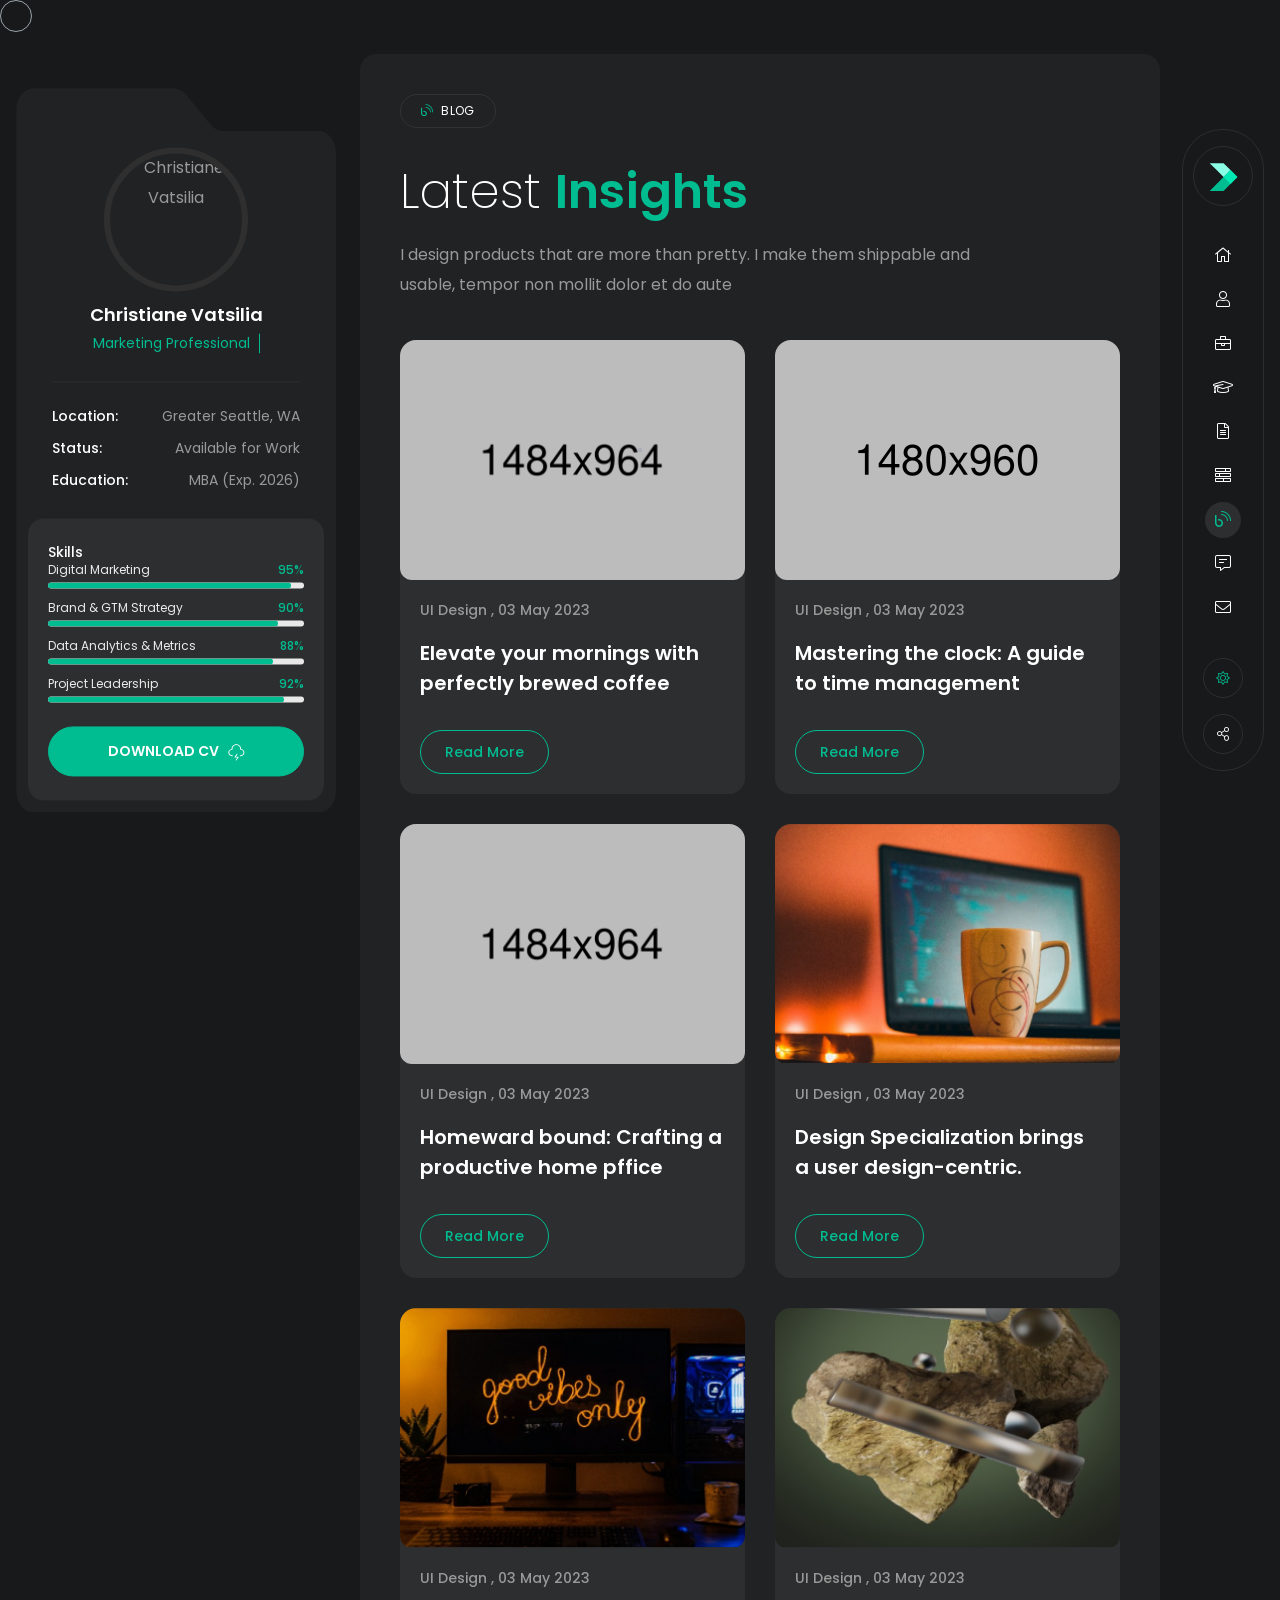
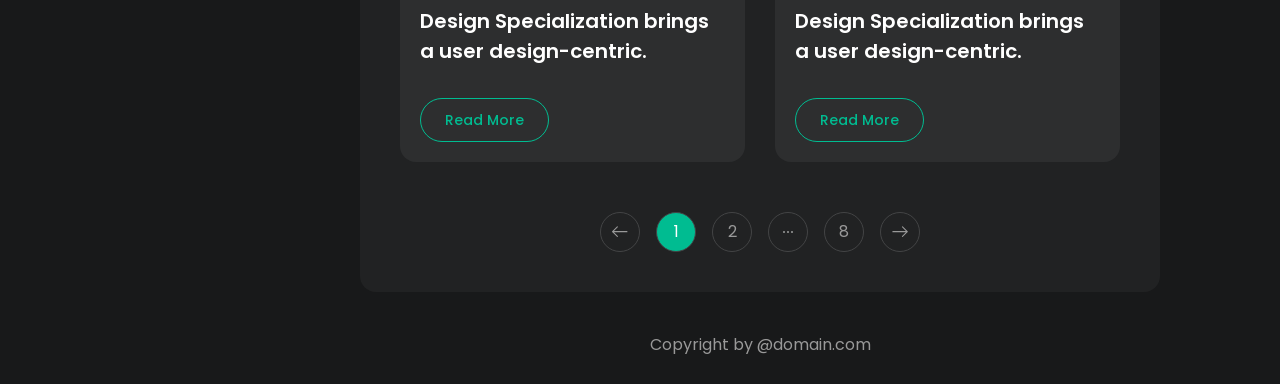
==== commit 42882630: "light" ====
--- a/all-blogs.html
+++ b/all-blogs.html
@@ -39,6 +39,18 @@
     <link rel="stylesheet" href="assets/css/swiper-bundle.min.css">
     <link rel="stylesheet" href="assets/css/style.min.css">
 
+    <!-- Theme Mode Script (Safari & Chrome) -->
+    <script>
+        (function() {
+            if (localStorage.theme === 'dark' || (!('theme' in localStorage) && window.matchMedia('(prefers-color-scheme: dark)').matches)) {
+                document.documentElement.classList.add('dark');
+                document.documentElement.style.backgroundColor = '#18191a';
+            } else {
+                document.documentElement.classList.remove('dark');
+                document.documentElement.style.backgroundColor = '#f2f5f8';
+            }
+        })();
+    </script>
 </head>
 
 <body class="relative custom_cursor overflow-x-hidden max-w-full">
--- a/assets/css/style.min.css
+++ b/assets/css/style.min.css
@@ -579,6 +579,11 @@
 
 html {
   -webkit-text-size-adjust: 100%;
+  background-color: rgb(242 245 248);
+}
+html.dark {
+  background-color: rgb(24 25 26) !important;
+  color-scheme: dark;
 }
 
 body {
@@ -591,11 +596,15 @@
   color: rgb(112 112 112 / var(--tw-text-opacity));
 }
 
+html.dark,
+html.dark body,
+.dark body,
+body.dark,
 body:is(.dark *) {
   --tw-bg-opacity: 1;
-  background-color: rgb(24 25 26 / var(--tw-bg-opacity));
+  background-color: rgb(24 25 26 / var(--tw-bg-opacity)) !important;
   --tw-text-opacity: 1;
-  color: rgb(153 153 153 / var(--tw-text-opacity));
+  color: rgb(153 153 153 / var(--tw-text-opacity)) !important;
 }
 
 p {
@@ -4557,7 +4566,7 @@
   opacity: 1;
 }
 
-/* Mobile Horizontal Overflow Fix */
+/* Mobile Horizontal Overflow & Safari Dark Mode Fix */
 html,
 body {
   overflow-x: hidden !important;
@@ -4567,6 +4576,26 @@
   -webkit-overflow-scrolling: touch;
 }
 
+html {
+  background-color: #f2f5f8;
+}
+
+html.dark {
+  background-color: #18191a !important;
+  color-scheme: dark;
+}
+
+body {
+  background-color: #f2f5f8;
+  transition: background-color 0.3s ease, color 0.3s ease;
+}
+
+html.dark body,
+.dark body,
+body.dark {
+  background-color: #18191a !important;
+}
+
 .minfo__app {
   overflow-x: hidden !important;
   max-width: 100% !important;
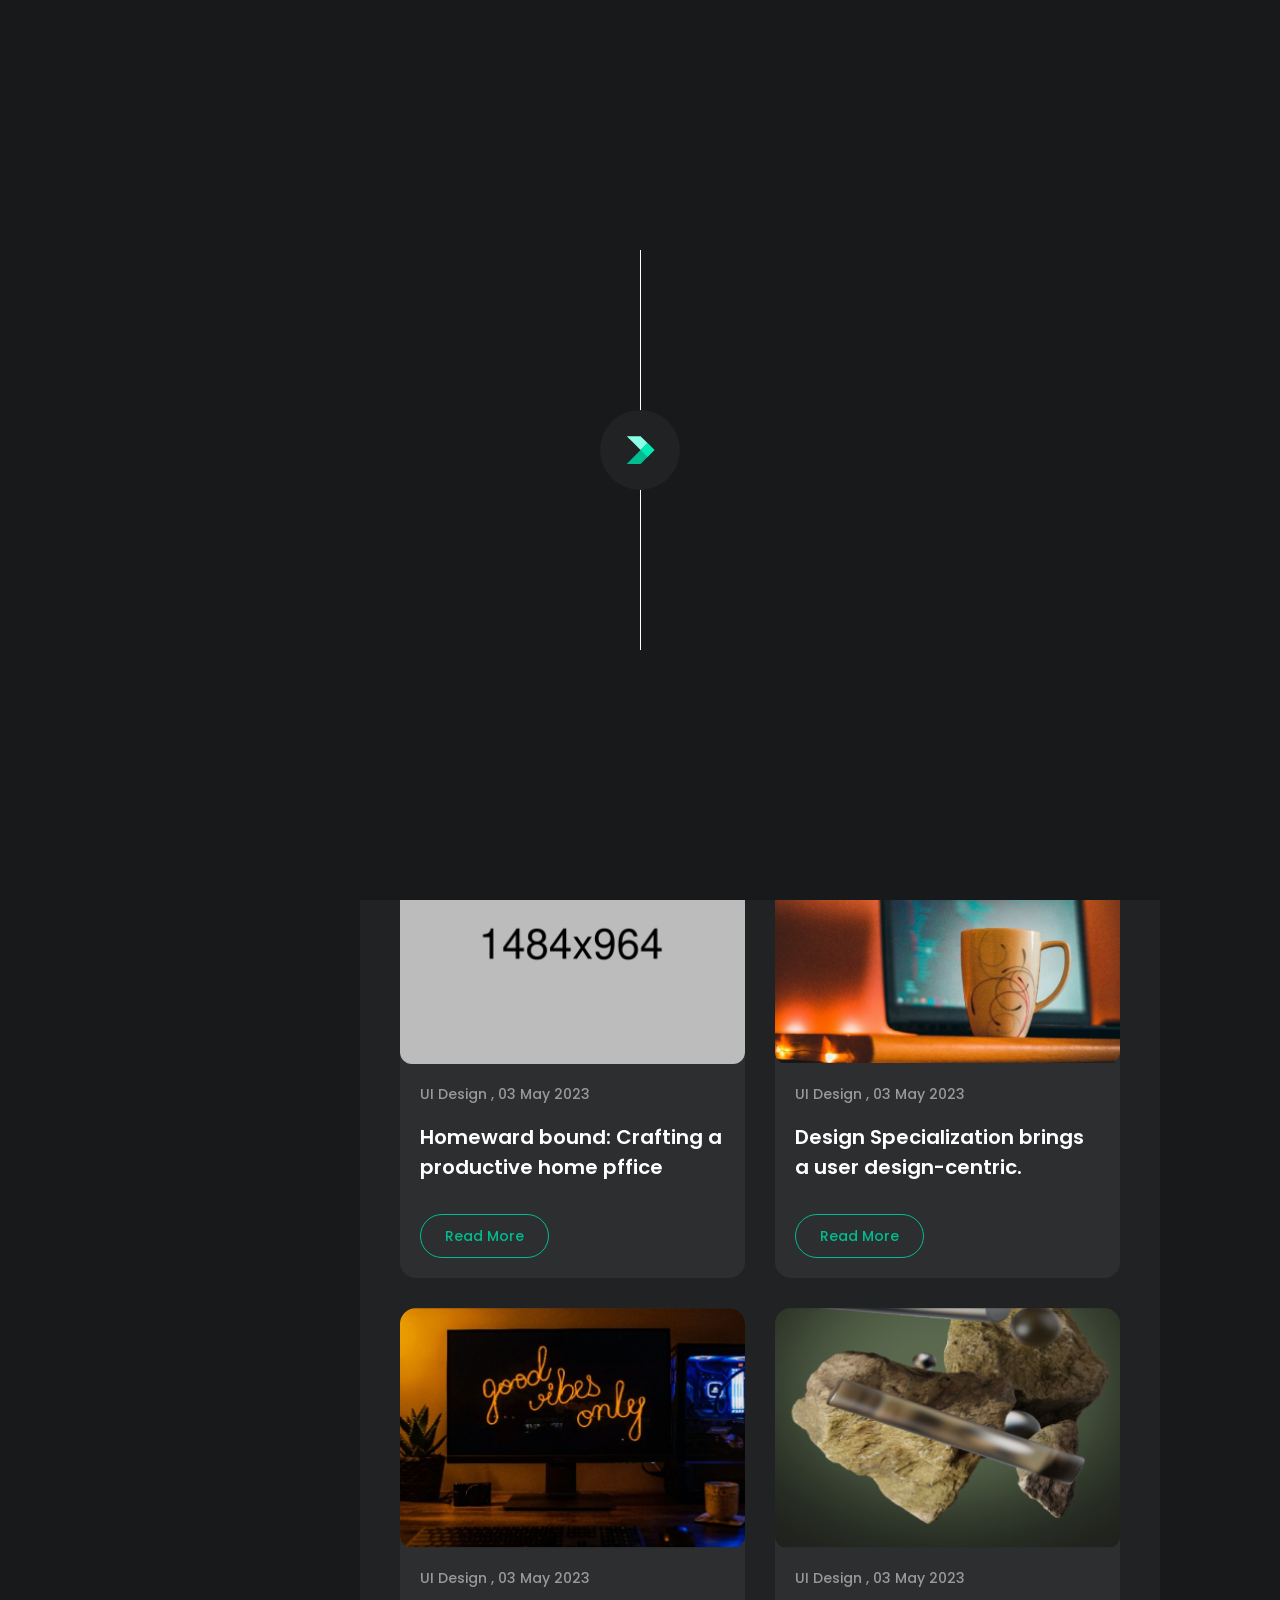
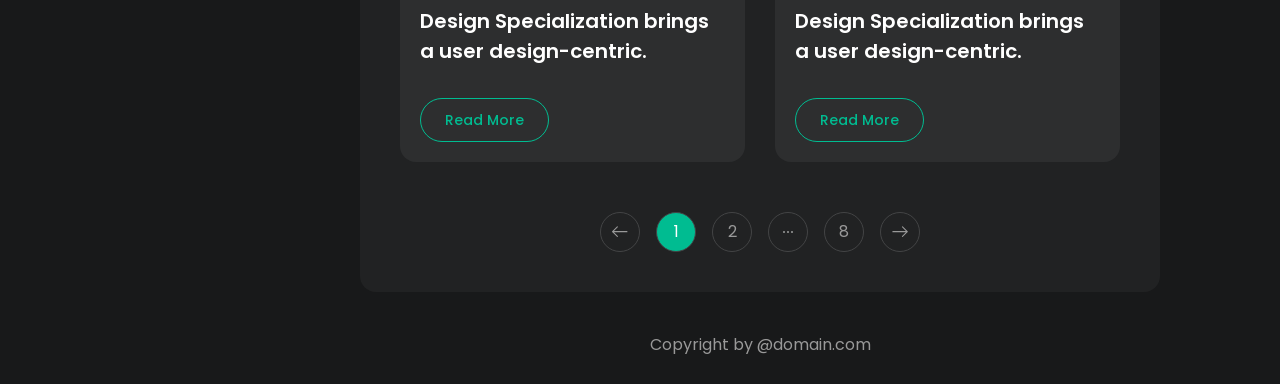
==== commit 854f1f26: "cv" ====
--- a/all-blogs.html
+++ b/all-blogs.html
@@ -328,7 +328,7 @@
                             </div>
                         </div>
                         <div class="mt-6">
-                            <a href="CV.pdf" download target="_blank"
+                            <a href="https://docs.google.com/document/d/11WRdqXuoErCaLKNHrozFNdR8j8fYpHGu/edit?usp=sharing&ouid=101454231608409963229&rtpof=true&sd=true" target="_blank"
                                 class="text-center text-sm border border-theme bg-theme flex items-center justify-center gap-2 text-white rounded-4xl py-3.5 transition duration-300 text-[15px] font-semibold hover:bg-themeHover hover:border-themeHover">
                                 DOWNLOAD CV
                                 <span class="animate-bounce">
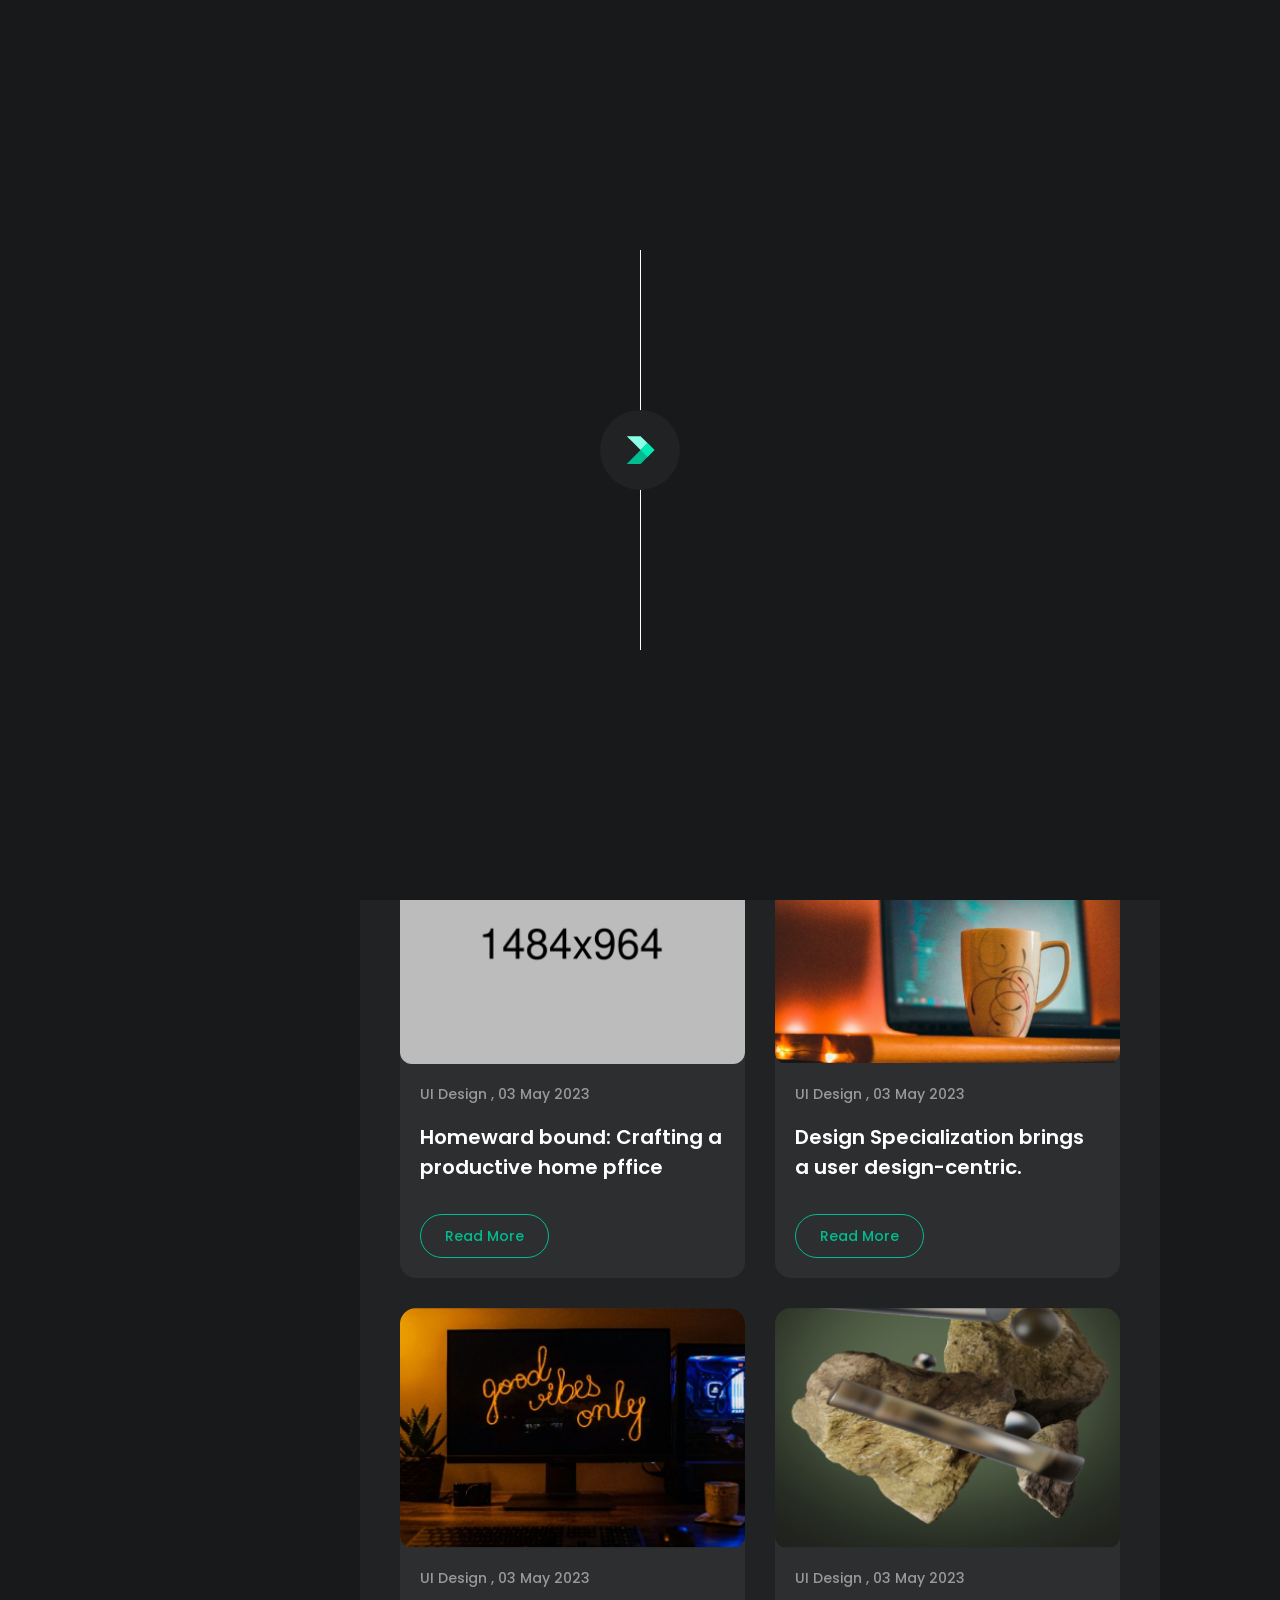
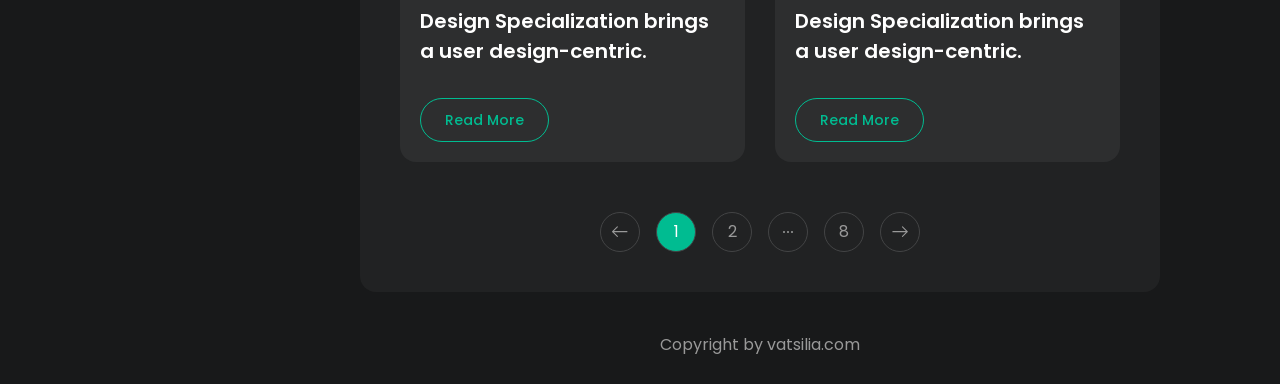
==== commit 91ce5975: "contact" ====
--- a/all-blogs.html
+++ b/all-blogs.html
@@ -127,8 +127,8 @@
                 <div class="mb-6 text-lg font-medium text-black dark:text-white menu-title">
                     Menu
                 </div>
-                <ul class="space-y-5 font-normal main-menu *:relative">
-                    <li class="group active">
+                <ul class="space-y-5 font-normal main-menu">
+                    <li class="relative group">
                         <a href="index.html#home" class="flex items-center space-x-2 group">
                             <span class="w-5 text-black dark:text-white group-[&.active]:text-theme">
                                 <i class="fal fa-home"></i>
@@ -138,7 +138,7 @@
                             </span>
                         </a>
                     </li>
-                    <li class="group">
+                    <li class="relative group">
                         <a href="index.html#about" class="flex items-center space-x-2 group">
                             <span class="w-5 text-black dark:text-white group-[&.active]:text-theme">
                                 <i class="fal fa-user"></i>
@@ -148,17 +148,17 @@
                             </span>
                         </a>
                     </li>
-                    <li class="group">
+                    <li class="relative group">
                         <a href="index.html#service" class="flex items-center space-x-2 group">
                             <span class="w-5 text-black dark:text-white group-[&.active]:text-theme">
                                 <i class="fal fa-briefcase"></i>
                             </span>
                             <span class="group-[&.active]:text-theme dark:group-[&.active]:text-white group-hover:text-theme transition-colors">
-                                Service
+                                Services
                             </span>
                         </a>
                     </li>
-                    <li class="group">
+                    <li class="relative group">
                         <a href="index.html#skill" class="flex items-center space-x-2 group">
                             <span class="w-5 text-black dark:text-white group-[&.active]:text-theme">
                                 <i class="fal fa-graduation-cap"></i>
@@ -168,7 +168,7 @@
                             </span>
                         </a>
                     </li>
-                    <li class="group">
+                    <li class="relative group">
                         <a href="index.html#resume" class="flex items-center space-x-2 group">
                             <span class="w-5 text-black dark:text-white group-[&.active]:text-theme">
                                 <i class="fal fa-file-alt"></i>
@@ -178,7 +178,7 @@
                             </span>
                         </a>
                     </li>
-                    <li class="group">
+                    <li class="relative group active">
                         <a href="index.html#portfolio" class="flex items-center space-x-2 group">
                             <span class="w-5 text-black dark:text-white group-[&.active]:text-theme">
                                 <i class="fal fa-tasks-alt"></i>
@@ -188,27 +188,7 @@
                             </span>
                         </a>
                     </li>
-                    <li class="group">
-                        <a href="index.html#blog" class="flex items-center space-x-2 group">
-                            <span class="w-5 text-black dark:text-white group-[&.active]:text-theme">
-                                <i class="fal fa-blog"></i>
-                            </span>
-                            <span class="group-[&.active]:text-theme dark:group-[&.active]:text-white group-hover:text-theme transition-colors">
-                                Blog
-                            </span>
-                        </a>
-                    </li>
-                    <li class="group">
-                        <a href="index.html#testimonial" class="flex items-center space-x-2 group">
-                            <span class="w-5 text-black dark:text-white group-[&.active]:text-theme">
-                                <i class="fal fa-comment-alt-lines"></i>
-                            </span>
-                            <span class="group-[&.active]:text-theme dark:group-[&.active]:text-white group-hover:text-theme transition-colors">
-                                Testimonial
-                            </span>
-                        </a>
-                    </li>
-                    <li class="group">
+                    <li class="relative group">
                         <a href="index.html#contact" class="flex items-center space-x-2 group">
                             <span class="w-5 text-black dark:text-white group-[&.active]:text-theme">
                                 <i class="fal fa-envelope"></i>
@@ -226,21 +206,19 @@
                 <!-- Social Share Icon Start  -->
                 <div class="flex items-center space-x-4 social-icons *:flex">
                     <a href="mailto:vatsiliah22@gmail.com" title="Email">
-                        <i class="fab fa-facebook-f"></i>
+                        <i class="fal fa-envelope"></i>
                     </a>
                     <a href="https://www.linkedin.com/in/christiane-vatsilia" target="_blank" title="LinkedIn">
                         <i class="fab fa-linkedin-in"></i>
                     </a>
-                    <a href="#" title="Share with X">
-                        <i class="fab fa-twitter"></i>
-                    </a>
-                    <a href="#" title="Share with X">
-                        <i class="fab fa-instagram"></i>
+                    <a href="https://github.com/ChrisVatsi" target="_blank" title="GitHub">
+                        <i class="fab fa-github"></i>
                     </a>
                 </div>
                 <!-- Social Share Icon End  -->
             </div>
             <!-- Mobile Menu Sidebar End -->
+
 
             <!-- Sidebar Profile Start -->
             <div
@@ -252,12 +230,12 @@
                             class="w-36 h-36 mb-2.5 block mx-auto border-6 border-platinum dark:border-[#2f2f2f] overflow-hidden rounded-full *:w-full *:h-full *:rounded-full">
                             <img 
                                 src="https://avatars.githubusercontent.com/u/181310079" 
-                                class="hidden dark:block "
-                                alt="Christiane Vatsilia"> <!--Image for Dark Version -->
+                                class="hidden dark:block"
+                                alt="Christiane Vatsilia">
                             <img 
                                 src="https://avatars.githubusercontent.com/u/181310079" 
                                 class="dark:hidden"
-                                alt="Christiane Vatsilia"> <!--Image for Light Version -->
+                                alt="Christiane Vatsilia">
                         </a>
                         <h6 class="mb-1 text-lg font-semibold text-black dark:text-white name">Christiane Vatsilia</h6>
                         <div class="leading-none cd-headline clip is-full-width">
@@ -330,7 +308,7 @@
                         <div class="mt-6">
                             <a href="https://docs.google.com/document/d/11WRdqXuoErCaLKNHrozFNdR8j8fYpHGu/edit?usp=sharing&ouid=101454231608409963229&rtpof=true&sd=true" target="_blank"
                                 class="text-center text-sm border border-theme bg-theme flex items-center justify-center gap-2 text-white rounded-4xl py-3.5 transition duration-300 text-[15px] font-semibold hover:bg-themeHover hover:border-themeHover">
-                                DOWNLOAD CV
+                                VIEW CV
                                 <span class="animate-bounce">
                                     <svg width="18" height="18" viewBox="0 0 15 16" fill="none"
                                         xmlns="http://www.w3.org/2000/svg">
@@ -358,6 +336,7 @@
             </div>
             <!-- Sidebar Profile End -->
 
+
             <!-- Nav/Navigation Start -->
             <div
                 class="minfo__nav__wrapper bg-snowWhite dark:bg-power__black max-xl:hidden fixed top-1/2 -translate-y-1/2 right-4 2xl:right-14 z-999 flex items-center flex-col gap-4 border border-platinum dark:border-metalBlack rounded-4xl px-2.5 py-4">
@@ -365,61 +344,60 @@
                 <!-- Site Logo Start -->
                 <div class="flex border rounded-full logo w-15 h-15 border-platinum dark:border-metalBlack flex-center hover:bg-white dark:hover:bg-metalBlack">
                     <a href="index.html">
-                        <img src="assets/img/site-logo.svg" alt="Minfo">
+                        <img src="assets/img/site-logo.svg" alt="Logo">
                     </a>
                 </div>
                 <!-- Site Logo Start -->
-
 
                 <!-- Main Menu/Navigation Start -->
                 <div class="my-4 menu">
                     <ul class="space-y-2 text-center *:relative">
                         <li class="group">
                             <a href="index.html#home"
-                                class="w-9 h-9 rounded-full flex-center group-[&.active]:bg-white dark:group-[&.active]:bg-metalBlack group-hover:bg-white dark:group-hover:bg-metalBlack transition-all duration-300 before:content-[attr(data-title)] before:absolute before:right-10 before:bg-white dark:before:bg-metalBlack before:text-sm text-theme dark:before:text-white before:px-4 before:py-2 before:rounded-md before:font-normal dark:before:font-light before:opacity-0 before:transition-all before:duration-200 group-hover:before:opacity-100 after:content-[''] after:absolute after:w-0 after:h-0 after:right-8 after:border-solid after:border-t-4 after:border-r-0 after:border-b-4 after:border-l-8 after:border-t-transparent after:border-r-transparent after:border-b-transparent after:border-l-white dark:after:border-l-metalBlack after:opacity-0 after:transition-all after:duration-200 group-hover:after:opacity-100"
+                                class="w-9 h-9 rounded-full flex-center group-hover:bg-white dark:group-hover:bg-metalBlack transition-all duration-300 before:content-[attr(data-title)] before:absolute before:right-10 before:bg-white dark:before:bg-metalBlack before:text-sm text-theme dark:before:text-white before:px-4 before:py-2 before:rounded-md before:font-normal dark:before:font-light before:opacity-0 before:transition-all before:duration-200 group-hover:before:opacity-100 after:content-[''] after:absolute after:w-0 after:h-0 after:right-8 after:border-solid after:border-t-4 after:border-r-0 after:border-b-4 after:border-l-8 after:border-t-transparent after:border-r-transparent after:border-b-transparent after:border-l-white dark:after:border-l-metalBlack after:opacity-0 after:transition-all after:duration-200 group-hover:after:opacity-100"
                                 data-title="Home">
-                                <span class="text-black dark:text-white group-hover:text-theme group-[&.active]:text-theme">
+                                <span class="text-black dark:text-white group-hover:text-theme">
                                     <i class="fal fa-home"></i>
                                 </span>
                             </a>
                         </li>
                         <li class="group">
                             <a href="index.html#about"
-                                class="w-9 h-9 rounded-full flex-center group-[&.active]:bg-white dark:group-[&.active]:bg-metalBlack group-hover:bg-white dark:group-hover:bg-metalBlack transition-all duration-300 before:content-[attr(data-title)] before:absolute before:right-10 before:bg-white dark:before:bg-metalBlack before:text-sm text-theme dark:before:text-white before:px-4 before:py-2 before:rounded-md before:font-normal dark:before:font-light before:opacity-0 before:transition-all before:duration-200 group-hover:before:opacity-100 after:content-[''] after:absolute after:w-0 after:h-0 after:right-8 after:border-solid after:border-t-4 after:border-r-0 after:border-b-4 after:border-l-8 after:border-t-transparent after:border-r-transparent after:border-b-transparent after:border-l-white dark:after:border-l-metalBlack after:opacity-0 after:transition-all after:duration-200 group-hover:after:opacity-100"
+                                class="w-9 h-9 rounded-full flex-center group-hover:bg-white dark:group-hover:bg-metalBlack transition-all duration-300 before:content-[attr(data-title)] before:absolute before:right-10 before:bg-white dark:before:bg-metalBlack before:text-sm text-theme dark:before:text-white before:px-4 before:py-2 before:rounded-md before:font-normal dark:before:font-light before:opacity-0 before:transition-all before:duration-200 group-hover:before:opacity-100 after:content-[''] after:absolute after:w-0 after:h-0 after:right-8 after:border-solid after:border-t-4 after:border-r-0 after:border-b-4 after:border-l-8 after:border-t-transparent after:border-r-transparent after:border-b-transparent after:border-l-white dark:after:border-l-metalBlack after:opacity-0 after:transition-all after:duration-200 group-hover:after:opacity-100"
                                 data-title="About">
-                                <span class="text-black dark:text-white group-hover:text-theme group-[&.active]:text-theme">
+                                <span class="text-black dark:text-white group-hover:text-theme">
                                     <i class="fal fa-user"></i>
                                 </span>
                             </a>
                         </li>
                         <li class="group">
                             <a href="index.html#service"
-                                class="w-9 h-9 rounded-full flex-center group-[&.active]:bg-white dark:group-[&.active]:bg-metalBlack group-hover:bg-white dark:group-hover:bg-metalBlack transition-all duration-300 before:content-[attr(data-title)] before:absolute before:right-10 before:bg-white dark:before:bg-metalBlack before:text-sm text-theme dark:before:text-white before:px-4 before:py-2 before:rounded-md before:font-normal dark:before:font-light before:opacity-0 before:transition-all before:duration-200 group-hover:before:opacity-100 after:content-[''] after:absolute after:w-0 after:h-0 after:right-8 after:border-solid after:border-t-4 after:border-r-0 after:border-b-4 after:border-l-8 after:border-t-transparent after:border-r-transparent after:border-b-transparent after:border-l-white dark:after:border-l-metalBlack after:opacity-0 after:transition-all after:duration-200 group-hover:after:opacity-100"
-                                data-title="Service">
-                                <span class="text-black dark:text-white group-hover:text-theme group-[&.active]:text-theme">
+                                class="w-9 h-9 rounded-full flex-center group-hover:bg-white dark:group-hover:bg-metalBlack transition-all duration-300 before:content-[attr(data-title)] before:absolute before:right-10 before:bg-white dark:before:bg-metalBlack before:text-sm text-theme dark:before:text-white before:px-4 before:py-2 before:rounded-md before:font-normal dark:before:font-light before:opacity-0 before:transition-all before:duration-200 group-hover:before:opacity-100 after:content-[''] after:absolute after:w-0 after:h-0 after:right-8 after:border-solid after:border-t-4 after:border-r-0 after:border-b-4 after:border-l-8 after:border-t-transparent after:border-r-transparent after:border-b-transparent after:border-l-white dark:after:border-l-metalBlack after:opacity-0 after:transition-all after:duration-200 group-hover:after:opacity-100"
+                                data-title="Services">
+                                <span class="text-black dark:text-white group-hover:text-theme">
                                     <i class="fal fa-briefcase"></i>
                                 </span>
                             </a>
                         </li>
                         <li class="group">
                             <a href="index.html#skill"
-                                class="w-9 h-9 rounded-full flex-center group-[&.active]:bg-white dark:group-[&.active]:bg-metalBlack group-hover:bg-white dark:group-hover:bg-metalBlack transition-all duration-300 before:content-[attr(data-title)] before:absolute before:right-10 before:bg-white dark:before:bg-metalBlack before:text-sm text-theme dark:before:text-white before:px-4 before:py-2 before:rounded-md before:font-normal dark:before:font-light before:opacity-0 before:transition-all before:duration-200 group-hover:before:opacity-100 after:content-[''] after:absolute after:w-0 after:h-0 after:right-8 after:border-solid after:border-t-4 after:border-r-0 after:border-b-4 after:border-l-8 after:border-t-transparent after:border-r-transparent after:border-b-transparent after:border-l-white dark:after:border-l-metalBlack after:opacity-0 after:transition-all after:duration-200 group-hover:after:opacity-100"
+                                class="w-9 h-9 rounded-full flex-center group-hover:bg-white dark:group-hover:bg-metalBlack transition-all duration-300 before:content-[attr(data-title)] before:absolute before:right-10 before:bg-white dark:before:bg-metalBlack before:text-sm text-theme dark:before:text-white before:px-4 before:py-2 before:rounded-md before:font-normal dark:before:font-light before:opacity-0 before:transition-all before:duration-200 group-hover:before:opacity-100 after:content-[''] after:absolute after:w-0 after:h-0 after:right-8 after:border-solid after:border-t-4 after:border-r-0 after:border-b-4 after:border-l-8 after:border-t-transparent after:border-r-transparent after:border-b-transparent after:border-l-white dark:after:border-l-metalBlack after:opacity-0 after:transition-all after:duration-200 group-hover:after:opacity-100"
                                 data-title="Skills">
-                                <span class="text-black dark:text-white group-hover:text-theme group-[&.active]:text-theme">
+                                <span class="text-black dark:text-white group-hover:text-theme">
                                     <i class="fal fa-graduation-cap"></i>
                                 </span>
                             </a>
                         </li>
                         <li class="group">
                             <a href="index.html#resume"
-                                class="w-9 h-9 rounded-full flex-center group-[&.active]:bg-white dark:group-[&.active]:bg-metalBlack group-hover:bg-white dark:group-hover:bg-metalBlack transition-all duration-300 before:content-[attr(data-title)] before:absolute before:right-10 before:bg-white dark:before:bg-metalBlack before:text-sm text-theme dark:before:text-white before:px-4 before:py-2 before:rounded-md before:font-normal dark:before:font-light before:opacity-0 before:transition-all before:duration-200 group-hover:before:opacity-100 after:content-[''] after:absolute after:w-0 after:h-0 after:right-8 after:border-solid after:border-t-4 after:border-r-0 after:border-b-4 after:border-l-8 after:border-t-transparent after:border-r-transparent after:border-b-transparent after:border-l-white dark:after:border-l-metalBlack after:opacity-0 after:transition-all after:duration-200 group-hover:after:opacity-100"
+                                class="w-9 h-9 rounded-full flex-center group-hover:bg-white dark:group-hover:bg-metalBlack transition-all duration-300 before:content-[attr(data-title)] before:absolute before:right-10 before:bg-white dark:before:bg-metalBlack before:text-sm text-theme dark:before:text-white before:px-4 before:py-2 before:rounded-md before:font-normal dark:before:font-light before:opacity-0 before:transition-all before:duration-200 group-hover:before:opacity-100 after:content-[''] after:absolute after:w-0 after:h-0 after:right-8 after:border-solid after:border-t-4 after:border-r-0 after:border-b-4 after:border-l-8 after:border-t-transparent after:border-r-transparent after:border-b-transparent after:border-l-white dark:after:border-l-metalBlack after:opacity-0 after:transition-all after:duration-200 group-hover:after:opacity-100"
                                 data-title="Resume">
-                                <span class="text-black dark:text-white group-hover:text-theme group-[&.active]:text-theme">
+                                <span class="text-black dark:text-white group-hover:text-theme">
                                     <i class="fal fa-file-alt"></i>
                                 </span>
                             </a>
                         </li>
-                        <li class="group">
+                        <li class="group active">
                             <a href="index.html#portfolio"
                                 class="w-9 h-9 rounded-full flex-center group-[&.active]:bg-white dark:group-[&.active]:bg-metalBlack group-hover:bg-white dark:group-hover:bg-metalBlack transition-all duration-300 before:content-[attr(data-title)] before:absolute before:right-10 before:bg-white dark:before:bg-metalBlack before:text-sm text-theme dark:before:text-white before:px-4 before:py-2 before:rounded-md before:font-normal dark:before:font-light before:opacity-0 before:transition-all before:duration-200 group-hover:before:opacity-100 after:content-[''] after:absolute after:w-0 after:h-0 after:right-8 after:border-solid after:border-t-4 after:border-r-0 after:border-b-4 after:border-l-8 after:border-t-transparent after:border-r-transparent after:border-b-transparent after:border-l-white dark:after:border-l-metalBlack after:opacity-0 after:transition-all after:duration-200 group-hover:after:opacity-100"
                                 data-title="Projects">
@@ -428,29 +406,11 @@
                                 </span>
                             </a>
                         </li>
-                        <li class="group active">
-                            <a href="index.html#blog"
-                                class="w-9 h-9 rounded-full flex-center group-[&.active]:bg-white dark:group-[&.active]:bg-metalBlack group-hover:bg-white dark:group-hover:bg-metalBlack transition-all duration-300 before:content-[attr(data-title)] before:absolute before:right-10 before:bg-white dark:before:bg-metalBlack before:text-sm text-theme dark:before:text-white before:px-4 before:py-2 before:rounded-md before:font-normal dark:before:font-light before:opacity-0 before:transition-all before:duration-200 group-hover:before:opacity-100 after:content-[''] after:absolute after:w-0 after:h-0 after:right-8 after:border-solid after:border-t-4 after:border-r-0 after:border-b-4 after:border-l-8 after:border-t-transparent after:border-r-transparent after:border-b-transparent after:border-l-white dark:after:border-l-metalBlack after:opacity-0 after:transition-all after:duration-200 group-hover:after:opacity-100"
-                                data-title="Blog">
-                                <span class="text-black dark:text-white group-hover:text-theme group-[&.active]:text-theme">
-                                    <i class="fal fa-blog"></i>
-                                </span>
-                            </a>
-                        </li>
-                        <li class="group">
-                            <a href="index.html#testimonial"
-                                class="w-9 h-9 rounded-full flex-center group-[&.active]:bg-white dark:group-[&.active]:bg-metalBlack group-hover:bg-white dark:group-hover:bg-metalBlack transition-all duration-300 before:content-[attr(data-title)] before:absolute before:right-10 before:bg-white dark:before:bg-metalBlack before:text-sm text-theme dark:before:text-white before:px-4 before:py-2 before:rounded-md before:font-normal dark:before:font-light before:opacity-0 before:transition-all before:duration-200 group-hover:before:opacity-100 after:content-[''] after:absolute after:w-0 after:h-0 after:right-8 after:border-solid after:border-t-4 after:border-r-0 after:border-b-4 after:border-l-8 after:border-t-transparent after:border-r-transparent after:border-b-transparent after:border-l-white dark:after:border-l-metalBlack after:opacity-0 after:transition-all after:duration-200 group-hover:after:opacity-100"
-                                data-title="Testimonial">
-                                <span class="text-black dark:text-white group-hover:text-theme group-[&.active]:text-theme">
-                                    <i class="fal fa-comment-alt-lines"></i>
-                                </span>
-                            </a>
-                        </li>
                         <li class="group">
                             <a href="index.html#contact"
-                                class="w-9 h-9 rounded-full flex-center group-[&.active]:bg-white dark:group-[&.active]:bg-metalBlack group-hover:bg-white dark:group-hover:bg-metalBlack transition-all duration-300 before:content-[attr(data-title)] before:absolute before:right-10 before:bg-white dark:before:bg-metalBlack before:text-sm text-theme dark:before:text-white before:px-4 before:py-2 before:rounded-md before:font-normal dark:before:font-light before:opacity-0 before:transition-all before:duration-200 group-hover:before:opacity-100 after:content-[''] after:absolute after:w-0 after:h-0 after:right-8 after:border-solid after:border-t-4 after:border-r-0 after:border-b-4 after:border-l-8 after:border-t-transparent after:border-r-transparent after:border-b-transparent after:border-l-white dark:after:border-l-metalBlack after:opacity-0 after:transition-all after:duration-200 group-hover:after:opacity-100"
+                                class="w-9 h-9 rounded-full flex-center group-hover:bg-white dark:group-hover:bg-metalBlack transition-all duration-300 before:content-[attr(data-title)] before:absolute before:right-10 before:bg-white dark:before:bg-metalBlack before:text-sm text-theme dark:before:text-white before:px-4 before:py-2 before:rounded-md before:font-normal dark:before:font-light before:opacity-0 before:transition-all before:duration-200 group-hover:before:opacity-100 after:content-[''] after:absolute after:w-0 after:h-0 after:right-8 after:border-solid after:border-t-4 after:border-r-0 after:border-b-4 after:border-l-8 after:border-t-transparent after:border-r-transparent after:border-b-transparent after:border-l-white dark:after:border-l-metalBlack after:opacity-0 after:transition-all after:duration-200 group-hover:after:opacity-100"
                                 data-title="Contact">
-                                <span class="text-black dark:text-white group-hover:text-theme group-[&.active]:text-theme">
+                                <span class="text-black dark:text-white group-hover:text-theme">
                                     <i class="fal fa-envelope"></i>
                                 </span>
                             </a>
@@ -483,16 +443,13 @@
                     <div
                         class="absolute bottom-0 flex items-center invisible px-5 py-6 space-x-3 transition-all duration-300 -translate-y-1/2 opacity-0 social-icons top-1/2 bg-white dark:bg-nightBlack rounded-4xl right-6 group-hover:opacity-100 group-hover:visible group-hover:right-10 -z-1 *:flex *:transition *:duration-200">
                         <a href="mailto:vatsiliah22@gmail.com" class="hover:text-theme" title="Email">
-                            <i class="fab fa-facebook"></i>
+                            <i class="fal fa-envelope"></i>
                         </a>
                         <a href="https://www.linkedin.com/in/christiane-vatsilia" target="_blank" class="hover:text-theme" title="LinkedIn">
                             <i class="fab fa-linkedin-in"></i>
                         </a>
-                        <a href="#" class="hover:text-theme" title="Share with X">
-                            <i class="fab fa-twitter"></i>
-                        </a>
-                        <a href="#" class="hover:text-theme" title="Share with X">
-                            <i class="fab fa-instagram"></i>
+                        <a href="https://github.com/ChrisVatsi" target="_blank" class="hover:text-theme" title="GitHub">
+                            <i class="fab fa-github"></i>
                         </a>
                     </div>
                     <!-- Social Share Icon End  -->
@@ -501,6 +458,7 @@
 
             </div>
             <!-- Nav/Navigation End -->
+
 
             <!-- Main Content Start -->
             <div class="minfo__contentBox relative mx-auto max-w-container xl:max-2xl:max-w-65rem">
@@ -773,7 +731,7 @@
                 <div class="footer-container text-center py-6 max-w-content xl:max-2xl:max-w-50rem max-xl:mx-auto xl:ml-auto">
                     <p>
                         Copyright by
-                        <a href="#" class="transition-colors">@domain.com</a>
+                        <a href="#" class="transition-colors">vatsilia.com</a>
                     </p>
                 </div>
             </footer>
